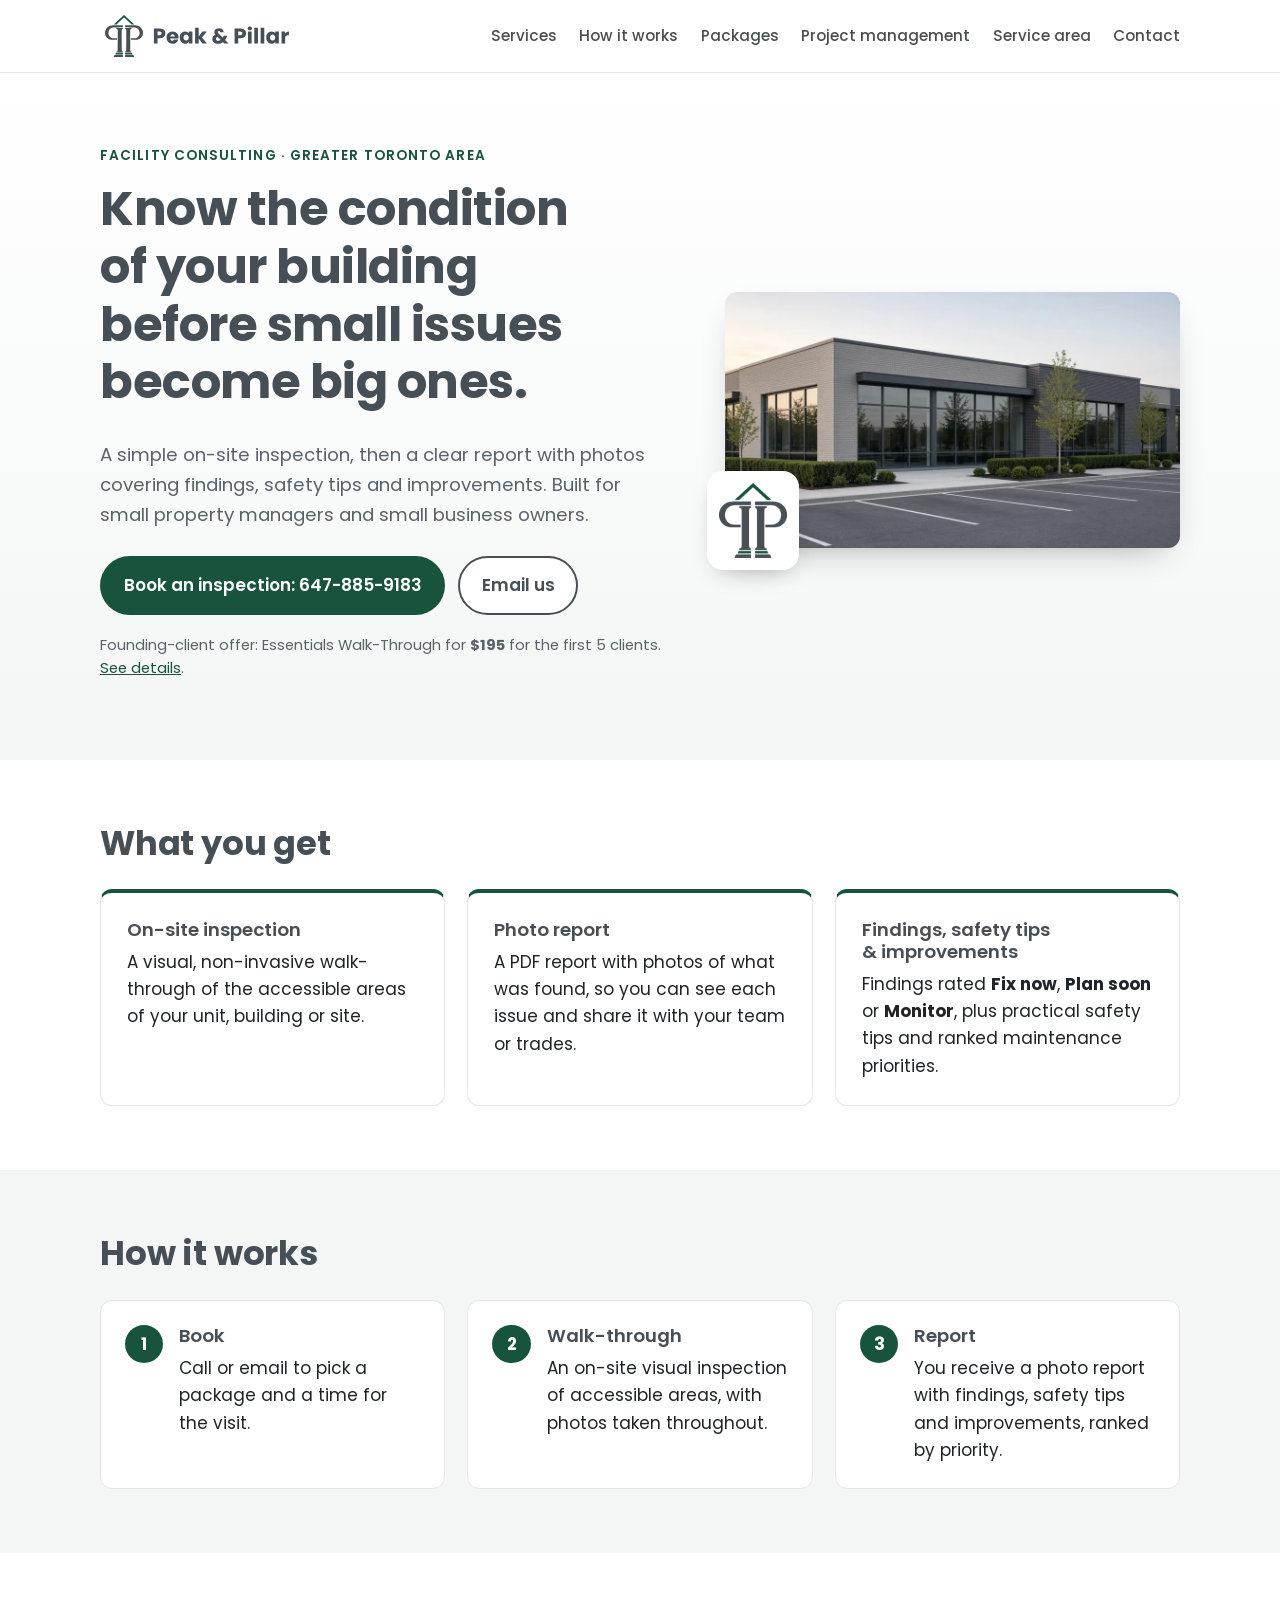
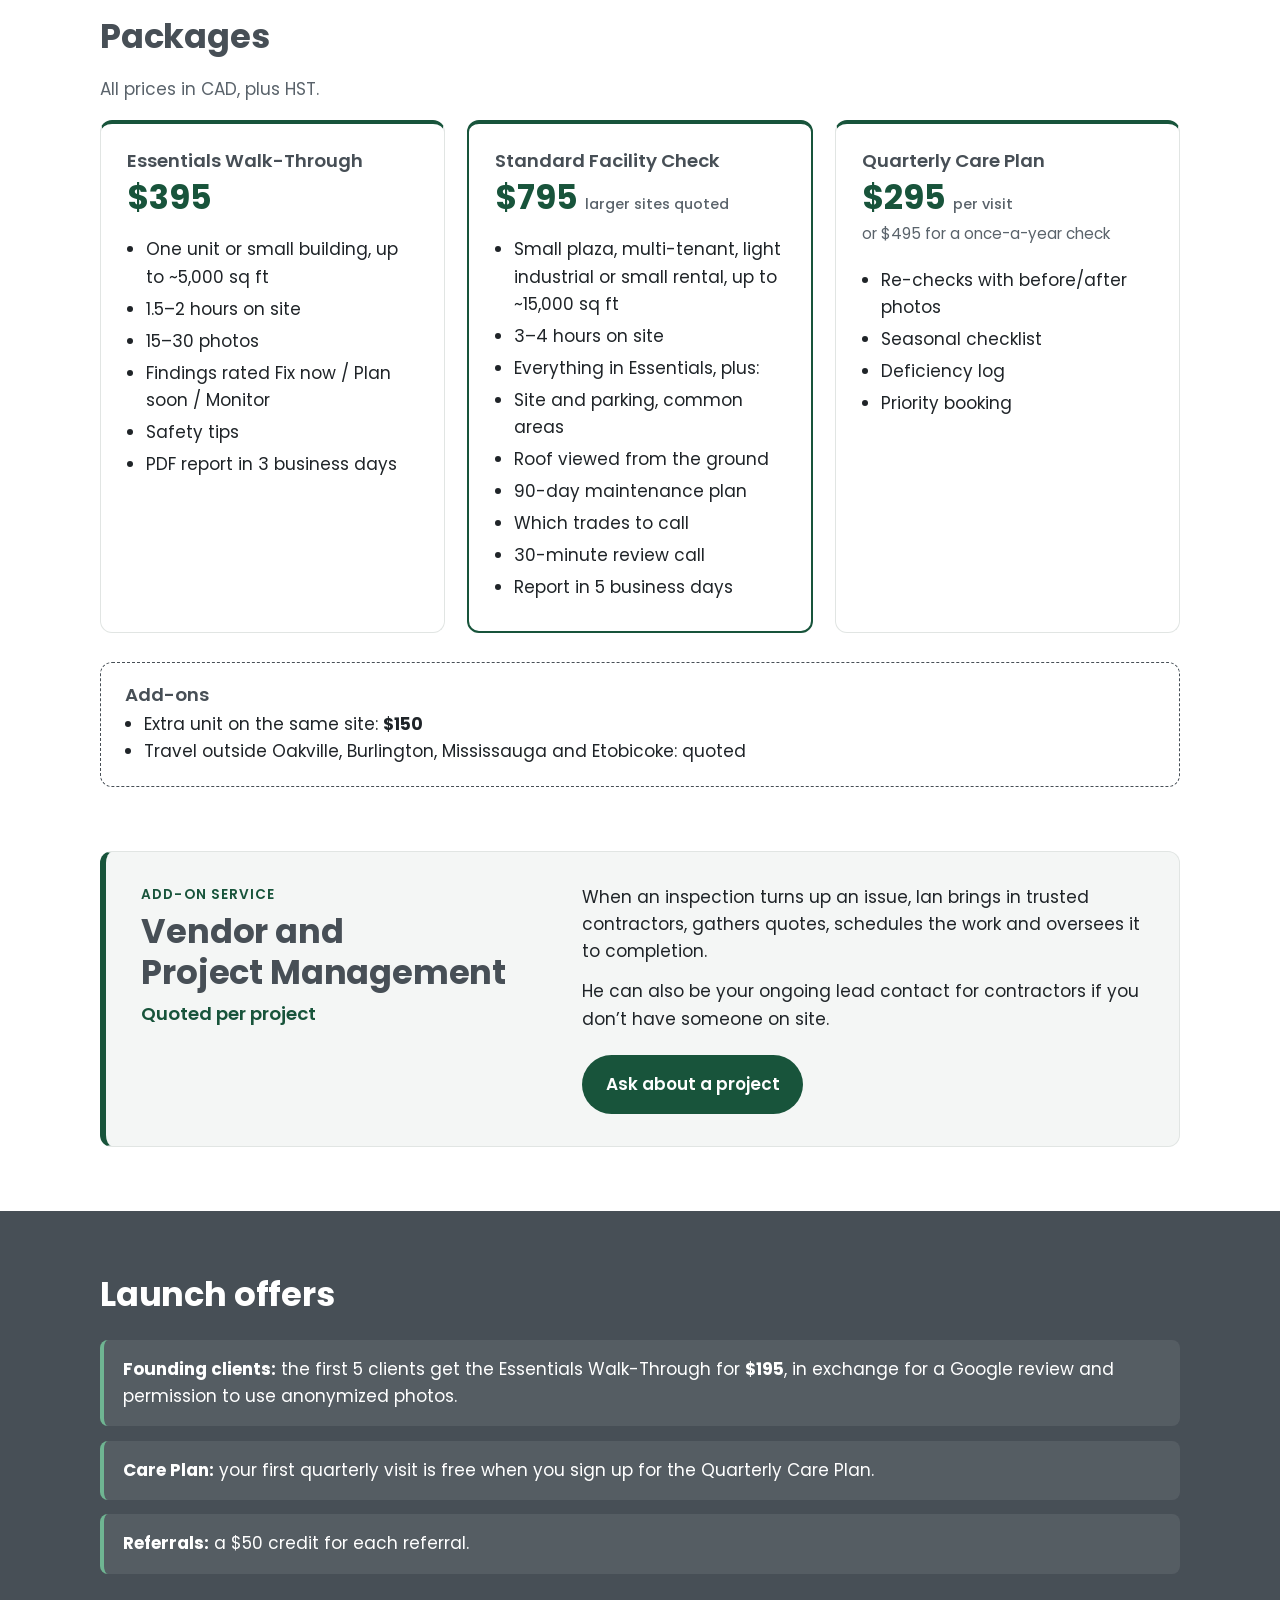
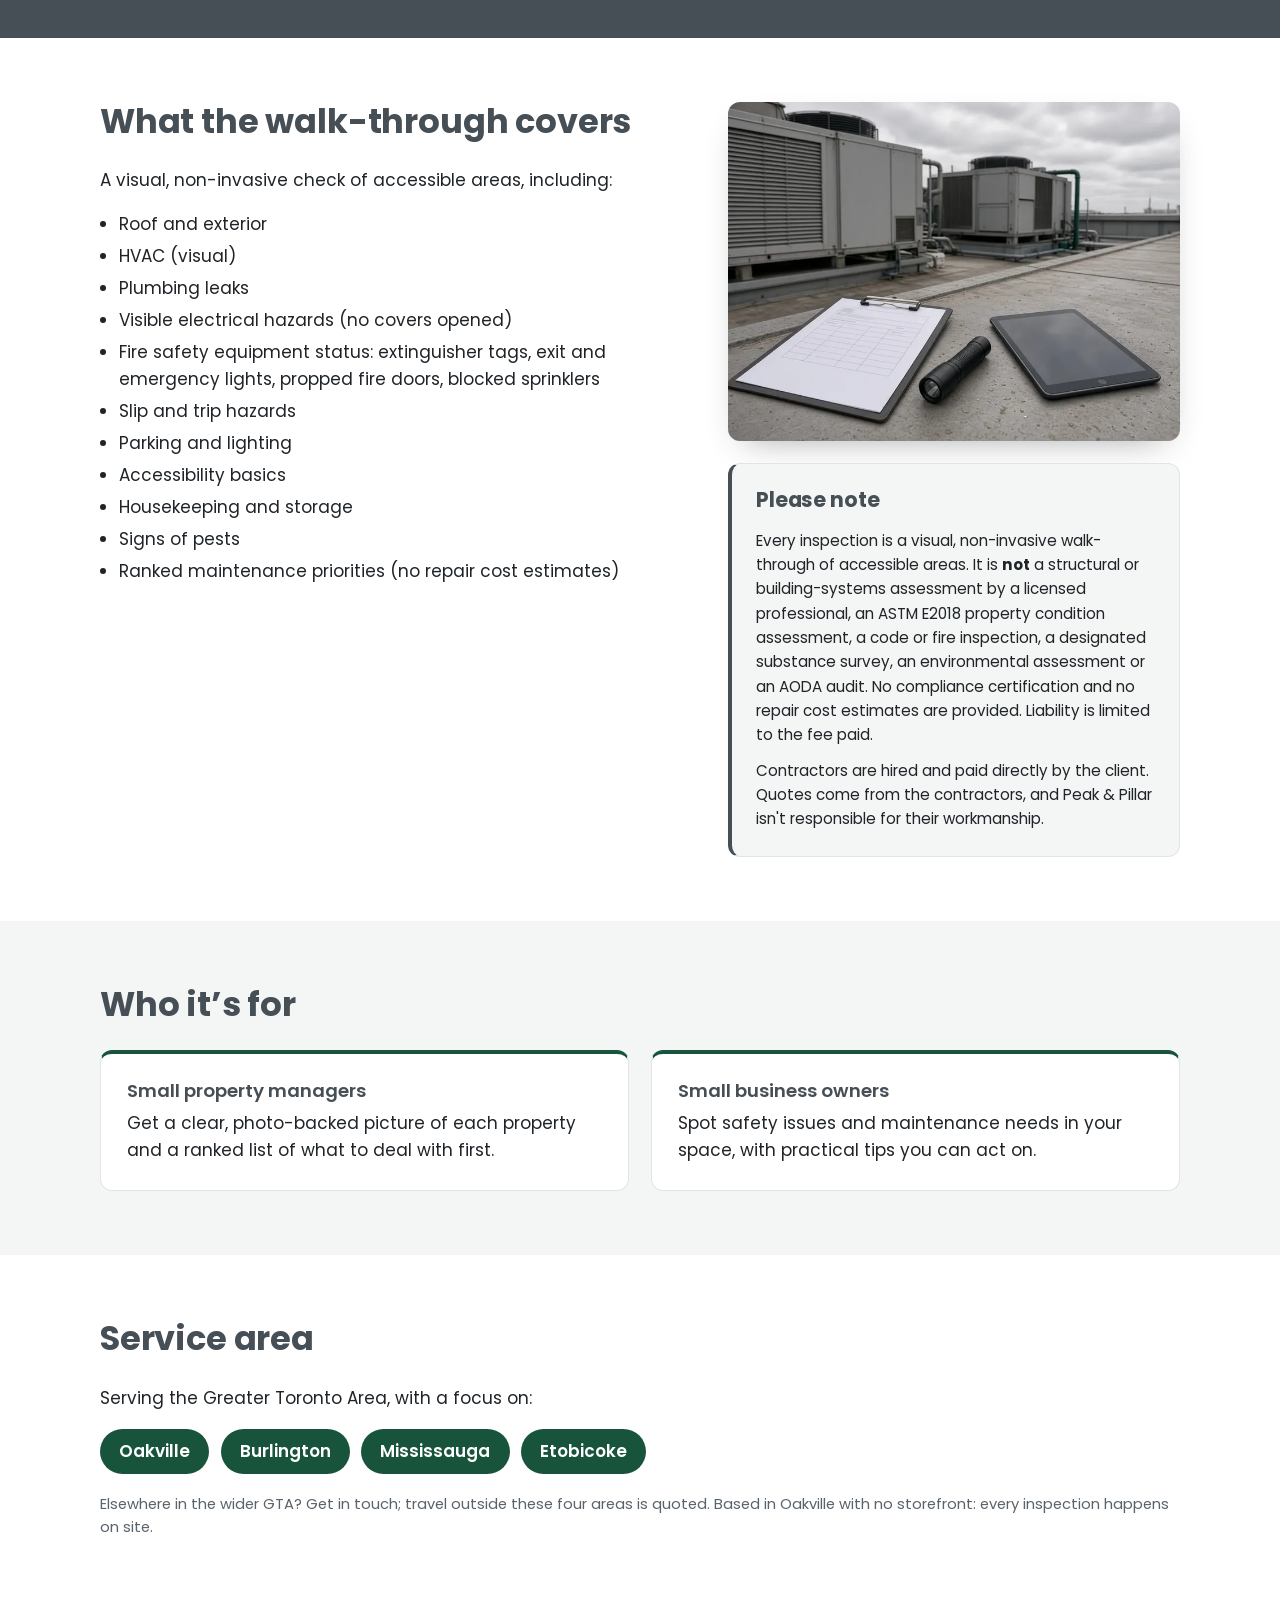
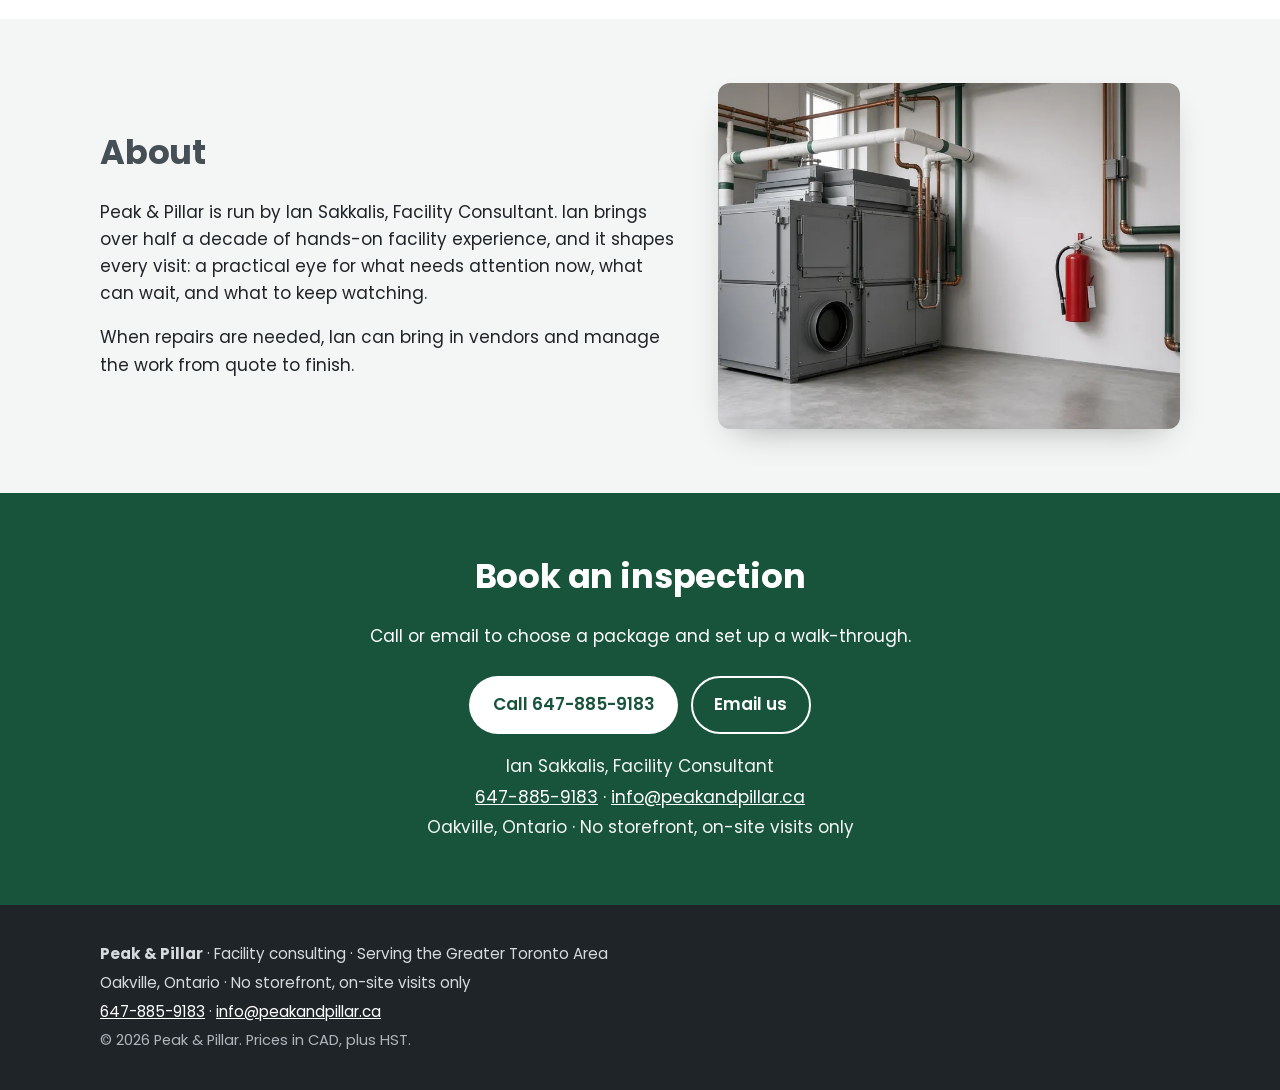
==== index.html @ 571eeba0 "Polish: scroll animations, hover lift, three photos, spacing Co-authored-by: iansakkalis4444-stack <" ====
<!doctype html>
<html lang="en-CA">
<head>
<meta charset="utf-8">
<script>document.documentElement.classList.add("js")</script>
<meta name="viewport" content="width=device-width, initial-scale=1">
<title>Peak &amp; Pillar | Facility Consulting in Oakville, Burlington, Mississauga &amp; Etobicoke</title>
<meta name="description" content="Peak &amp; Pillar offers simple on-site facility inspections with a photo report of findings, safety tips and improvements for small property managers and small business owners across the Greater Toronto Area.">
<meta name="theme-color" content="#18543B">
<link rel="canonical" href="https://peakandpillar.ca/">
<meta property="og:type" content="website">
<meta property="og:site_name" content="Peak &amp; Pillar">
<meta property="og:title" content="Peak &amp; Pillar | Facility Consulting in the GTA">
<meta property="og:description" content="An on-site walk-through, then a photo report covering findings, safety tips and improvements. Serving Oakville, Burlington, Mississauga and Etobicoke.">
<meta property="og:url" content="https://peakandpillar.ca/">
<meta property="og:image" content="https://peakandpillar.ca/assets/og-image.png">
<meta property="og:image:width" content="1200">
<meta property="og:image:height" content="630">
<meta property="og:image:alt" content="Peak &amp; Pillar: Facility Consulting, Greater Toronto Area">
<meta property="og:locale" content="en_CA">
<meta name="twitter:card" content="summary_large_image">
<link rel="icon" href="assets/favicon.ico" sizes="any">
<link rel="icon" href="assets/favicon.svg" type="image/svg+xml">
<link rel="apple-touch-icon" href="assets/apple-touch-icon.png">
<link rel="preconnect" href="https://fonts.googleapis.com">
<link rel="preconnect" href="https://fonts.gstatic.com" crossorigin>
<link href="https://fonts.googleapis.com/css2?family=Poppins:wght@400;500;600;700&amp;display=swap" rel="stylesheet">
<link rel="stylesheet" href="styles.css">
<script type="application/ld+json">
{
  "@context": "https://schema.org",
  "@type": "LocalBusiness",
  "name": "Peak & Pillar",
  "description": "Facility consulting: a simple on-site inspection, then a report with photos covering findings, safety tips and improvements, for small property managers and small business owners.",
  "telephone": "+1-647-885-9183",
  "email": "info@peakandpillar.ca",
  "address": {
    "@type": "PostalAddress",
    "addressLocality": "Oakville",
    "addressRegion": "ON",
    "addressCountry": "CA"
  },
  "founder": {"@type": "Person", "name": "Ian Sakkalis", "jobTitle": "Facility Consultant"},
  "image": "https://peakandpillar.ca/assets/og-image.png",
  "logo": "https://peakandpillar.ca/assets/favicon-512.png",
  "url": "https://peakandpillar.ca/",
  "currenciesAccepted": "CAD",
  "makesOffer": {
    "@type": "Offer",
    "itemOffered": {
      "@type": "Service",
      "name": "Vendor and Project Management",
      "description": "Bringing in contractors, gathering quotes, scheduling the work and overseeing it to completion, or acting as the ongoing lead contact for contractors. Quoted per project."
    }
  },
  "areaServed": [
    {"@type": "City", "name": "Oakville"},
    {"@type": "City", "name": "Burlington"},
    {"@type": "City", "name": "Mississauga"},
    {"@type": "Place", "name": "Etobicoke"},
    {"@type": "Place", "name": "Greater Toronto Area"}
  ]
}
</script>
</head>
<body>
<a class="skip" href="#main">Skip to content</a>

<header class="site-header">
  <div class="wrap header-inner">
    <a class="brand" href="#top" aria-label="Peak &amp; Pillar home">
      <picture>
        <source srcset="assets/logo-horizontal.svg" type="image/svg+xml">
        <img src="assets/logo-horizontal.png" width="228" height="52" alt="Peak &amp; Pillar">
      </picture>
    </a>
    <nav aria-label="Main">
      <ul>
        <li><a href="#services">Services</a></li>
        <li><a href="#how">How it works</a></li>
        <li><a href="#packages">Packages</a></li>
        <li><a href="#vendors">Project management</a></li>
        <li><a href="#area">Service area</a></li>
        <li><a href="#contact">Contact</a></li>
      </ul>
    </nav>
  </div>
</header>

<main id="main">
  <section class="hero" id="top">
    <div class="wrap hero-inner">
      <div class="hero-text">
        <p class="eyebrow">Facility Consulting &middot; Greater Toronto Area</p>
        <h1>Know the condition of your building before small issues become big ones.</h1>
        <p class="lead">A simple on-site inspection, then a clear report with photos covering findings, safety tips and improvements. Built for small property managers and small business owners.</p>
        <div class="cta-row">
          <a class="btn btn-primary" href="tel:+16478859183">Book an inspection: 647-885-9183</a>
          <a class="btn btn-secondary" href="mailto:info@peakandpillar.ca?subject=Inspection%20request" aria-label="Email info@peakandpillar.ca">Email us</a>
        </div>
        <p class="small">Founding-client offer: Essentials Walk-Through for <strong>$195</strong> for the first 5 clients. <a href="#offer">See details</a>.</p>
      </div>
      <figure class="hero-media">
        <img class="photo" src="assets/photo-plaza.webp" width="960" height="540" fetchpriority="high" decoding="async" alt="Single-storey commercial plaza with large windows, landscaped walkway and an empty parking lot at dusk">
        <picture class="hero-badge">
          <source srcset="assets/mark-400.webp" type="image/webp">
          <img src="assets/mark-400.png" width="361" height="400" decoding="async" alt="Peak &amp; Pillar logo: a pillar beneath a peaked roof">
        </picture>
      </figure>
    </div>
  </section>

  <section id="services" class="section reveal">
    <div class="wrap">
      <h2>What you get</h2>
      <div class="grid-3">
        <article class="card">
          <h3>On-site inspection</h3>
          <p>A visual, non-invasive walk-through of the accessible areas of your unit, building or site.</p>
        </article>
        <article class="card">
          <h3>Photo report</h3>
          <p>A PDF report with photos of what was found, so you can see each issue and share it with your team or trades.</p>
        </article>
        <article class="card">
          <h3>Findings, safety tips &amp; improvements</h3>
          <p>Findings rated <strong>Fix now</strong>, <strong>Plan soon</strong> or <strong>Monitor</strong>, plus practical safety tips and ranked maintenance priorities.</p>
        </article>
      </div>
    </div>
  </section>

  <section id="how" class="section reveal alt">
    <div class="wrap">
      <h2>How it works</h2>
      <ol class="steps">
        <li><span class="num" aria-hidden="true">1</span><div><h3>Book</h3><p>Call or email to pick a package and a time for the visit.</p></div></li>
        <li><span class="num" aria-hidden="true">2</span><div><h3>Walk-through</h3><p>An on-site visual inspection of accessible areas, with photos taken throughout.</p></div></li>
        <li><span class="num" aria-hidden="true">3</span><div><h3>Report</h3><p>You receive a photo report with findings, safety tips and improvements, ranked by priority.</p></div></li>
      </ol>
    </div>
  </section>

  <section id="packages" class="section reveal">
    <div class="wrap">
      <h2>Packages</h2>
      <p class="section-intro">All prices in CAD, plus HST.</p>
      <div class="grid-3 packages">
        <article class="card pkg">
          <h3>Essentials Walk-Through</h3>
          <p class="price">$395</p>
          <ul>
            <li>One unit or small building, up to ~5,000 sq ft</li>
            <li>1.5&ndash;2 hours on site</li>
            <li>15&ndash;30 photos</li>
            <li>Findings rated Fix now / Plan soon / Monitor</li>
            <li>Safety tips</li>
            <li>PDF report in 3 business days</li>
          </ul>
        </article>
        <article class="card pkg featured">
          <h3>Standard Facility Check</h3>
          <p class="price">$795 <span>larger sites quoted</span></p>
          <ul>
            <li>Small plaza, multi-tenant, light industrial or small rental, up to ~15,000 sq ft</li>
            <li>3&ndash;4 hours on site</li>
            <li>Everything in Essentials, plus:</li>
            <li>Site and parking, common areas</li>
            <li>Roof viewed from the ground</li>
            <li>90-day maintenance plan</li>
            <li>Which trades to call</li>
            <li>30-minute review call</li>
            <li>Report in 5 business days</li>
          </ul>
        </article>
        <article class="card pkg">
          <h3>Quarterly Care Plan</h3>
          <p class="price">$295 <span>per visit</span></p>
          <p class="price-alt">or $495 for a once-a-year check</p>
          <ul>
            <li>Re-checks with before/after photos</li>
            <li>Seasonal checklist</li>
            <li>Deficiency log</li>
            <li>Priority booking</li>
          </ul>
        </article>
      </div>
      <div class="addons">
        <h3>Add-ons</h3>
        <ul>
          <li>Extra unit on the same site: <strong>$150</strong></li>
          <li>Travel outside Oakville, Burlington, Mississauga and Etobicoke: quoted</li>
        </ul>
      </div>
    </div>
  </section>

  <section id="vendors" class="section reveal vendors" aria-labelledby="vendors-h">
    <div class="wrap">
      <div class="vendor-card">
        <div class="vendor-head">
          <p class="eyebrow">Add-on service</p>
          <h2 id="vendors-h">Vendor and Project Management</h2>
          <p class="price-line">Quoted per project</p>
        </div>
        <div class="vendor-body">
          <p>When an inspection turns up an issue, Ian brings in trusted contractors, gathers quotes, schedules the work and oversees it to completion.</p>
          <p>He can also be your ongoing lead contact for contractors if you don&rsquo;t have someone on site.</p>
          <a class="btn btn-primary" href="#contact">Ask about a project</a>
        </div>
      </div>
    </div>
  </section>

  <section id="offer" class="section reveal offer">
    <div class="wrap">
      <h2>Launch offers</h2>
      <ul class="offer-list">
        <li><strong>Founding clients:</strong> the first 5 clients get the Essentials Walk-Through for <strong>$195</strong>, in exchange for a Google review and permission to use anonymized photos.</li>
        <li><strong>Care Plan:</strong> your first quarterly visit is free when you sign up for the Quarterly Care Plan.</li>
        <li><strong>Referrals:</strong> a $50 credit for each referral.</li>
      </ul>
    </div>
  </section>

  <section id="scope" class="section reveal">
    <div class="wrap two-col">
      <div>
        <h2>What the walk-through covers</h2>
        <p>A visual, non-invasive check of accessible areas, including:</p>
        <ul class="checks">
          <li>Roof and exterior</li>
          <li>HVAC (visual)</li>
          <li>Plumbing leaks</li>
          <li>Visible electrical hazards (no covers opened)</li>
          <li>Fire safety equipment status: extinguisher tags, exit and emergency lights, propped fire doors, blocked sprinklers</li>
          <li>Slip and trip hazards</li>
          <li>Parking and lighting</li>
          <li>Accessibility basics</li>
          <li>Housekeeping and storage</li>
          <li>Signs of pests</li>
          <li>Ranked maintenance priorities (no repair cost estimates)</li>
        </ul>
      </div>
      <div class="scope-side">
      <figure class="photo-frame">
        <img class="photo" src="assets/photo-rooftop.webp" width="800" height="600" loading="lazy" decoding="async" alt="Inspection clipboard, flashlight and tablet on a flat commercial roof beside rooftop HVAC units">
      </figure>
      <aside class="disclaimer" aria-labelledby="disc-h">
        <h2 id="disc-h">Please note</h2>
        <p>Every inspection is a visual, non-invasive walk-through of accessible areas. It is <strong>not</strong> a structural or building-systems assessment by a licensed professional, an ASTM E2018 property condition assessment, a code or fire inspection, a designated substance survey, an environmental assessment or an AODA audit. No compliance certification and no repair cost estimates are provided. Liability is limited to the fee paid.</p>
        <p>Contractors are hired and paid directly by the client. Quotes come from the contractors, and Peak &amp; Pillar isn't responsible for their workmanship.</p>
      </aside>
      </div>
    </div>
  </section>

  <section id="who" class="section reveal alt">
    <div class="wrap">
      <h2>Who it&rsquo;s for</h2>
      <div class="grid-2">
        <article class="card">
          <h3>Small property managers</h3>
          <p>Get a clear, photo-backed picture of each property and a ranked list of what to deal with first.</p>
        </article>
        <article class="card">
          <h3>Small business owners</h3>
          <p>Spot safety issues and maintenance needs in your space, with practical tips you can act on.</p>
        </article>
      </div>
    </div>
  </section>

  <section id="area" class="section reveal">
    <div class="wrap">
      <h2>Service area</h2>
      <p>Serving the Greater Toronto Area, with a focus on:</p>
      <ul class="pills">
        <li>Oakville</li>
        <li>Burlington</li>
        <li>Mississauga</li>
        <li>Etobicoke</li>
      </ul>
      <p class="small">Elsewhere in the wider GTA? Get in touch; travel outside these four areas is quoted. Based in Oakville with no storefront: every inspection happens on site.</p>
    </div>
  </section>

  <section id="about" class="section reveal alt">
    <div class="wrap about-grid">
      <div>
      <h2>About</h2>
      <p>Peak &amp; Pillar is run by Ian Sakkalis, Facility Consultant. Ian brings over half a decade of hands-on facility experience, and it shapes every visit: a practical eye for what needs attention now, what can wait, and what to keep watching.</p>
      <p>When repairs are needed, Ian can bring in vendors and manage the work from quote to finish.</p>
      </div>
      <figure class="photo-frame">
        <img class="photo" src="assets/photo-mechanical.webp" width="800" height="600" loading="lazy" decoding="async" alt="Tidy mechanical room with an air handling unit, insulated piping and a wall-mounted fire extinguisher">
      </figure>
    </div>
  </section>

  <section id="contact" class="section reveal contact">
    <div class="wrap narrow center">
      <h2>Book an inspection</h2>
      <p>Call or email to choose a package and set up a walk-through.</p>
      <div class="cta-row center">
        <a class="btn btn-light" href="tel:+16478859183">Call 647-885-9183</a>
        <a class="btn btn-outline-light" href="mailto:info@peakandpillar.ca?subject=Inspection%20request" aria-label="Email info@peakandpillar.ca">Email us</a>
      </div>
      <p class="contact-name">Ian Sakkalis, Facility Consultant</p>
      <p class="contact-lines"><a href="tel:+16478859183">647-885-9183</a> &middot; <a href="mailto:info@peakandpillar.ca">info@peakandpillar.ca</a></p>
      <address class="contact-address">Oakville, Ontario &middot; No storefront, on-site visits only</address>
    </div>
  </section>
</main>

<footer class="site-footer">
  <div class="wrap footer-inner">
    <p><strong>Peak &amp; Pillar</strong> &middot; Facility consulting &middot; Serving the Greater Toronto Area</p>
    <address>Oakville, Ontario &middot; No storefront, on-site visits only</address>
    <p><a href="tel:+16478859183">647-885-9183</a> &middot; <a href="mailto:info@peakandpillar.ca">info@peakandpillar.ca</a></p>
    <p class="small">&copy; 2026 Peak &amp; Pillar. Prices in CAD, plus HST.</p>
  </div>
</footer>
<script>(function(){var e=document.querySelectorAll(".reveal");if(!("IntersectionObserver"in window)){e.forEach(function(n){n.classList.add("in")});return}var o=new IntersectionObserver(function(t){t.forEach(function(x){if(x.isIntersecting){x.target.classList.add("in");o.unobserve(x.target)}})},{rootMargin:"0px 0px -8% 0px",threshold:.08});e.forEach(function(n){o.observe(n)})})()</script>
</body>
</html>
---- styles.css ----
:root{
  --green:#18543B;      /* brand dark green */
  --green-dark:#113D2B; /* hover only */
  --charcoal:#474F56;   /* brand charcoal */
  --ink:#1F2428;
  --muted:#5A636B;
  --bg:#FFFFFF;
  --bg-alt:#F4F6F5;
  --line:#E1E5E3;
  --radius:12px;
}
*,*::before,*::after{box-sizing:border-box}
html{scroll-behavior:smooth;scroll-padding-top:84px}
@media (prefers-reduced-motion:reduce){html{scroll-behavior:auto}}
body{margin:0;font-family:"Poppins",system-ui,-apple-system,"Segoe UI",Roboto,Arial,sans-serif;color:var(--ink);background:var(--bg);line-height:1.6;font-size:1.0625rem}
img{max-width:100%;height:auto;display:block}
a{color:var(--green)}
a:focus-visible,.btn:focus-visible{outline:3px solid var(--green);outline-offset:3px;border-radius:6px}
h1,h2,h3{color:var(--charcoal);line-height:1.2;margin:0 0 .6em;text-wrap:balance}
h1{font-size:clamp(2rem,4.2vw,3rem);font-weight:700;letter-spacing:-.01em}
h2{font-size:clamp(1.6rem,3vw,2.1rem);font-weight:700;letter-spacing:-.005em;margin-bottom:.75em}
h3{font-size:1.15rem;font-weight:600;margin-bottom:.45em}
p{margin:0 0 1em}
address{font-style:normal}
.wrap{max-width:1120px;margin:0 auto;padding:0 1.25rem}
.narrow{max-width:760px}
.center{text-align:center;justify-content:center}
.small{font-size:.92rem;color:var(--muted)}
.skip{position:absolute;left:-999px;top:0;background:var(--green);color:#fff;padding:.6rem 1rem;z-index:10}
.skip:focus{left:1rem;top:1rem}

/* header */
.site-header{position:sticky;top:0;z-index:5;background:rgba(255,255,255,.96);border-bottom:1px solid var(--line)}
.header-inner{display:flex;align-items:center;justify-content:space-between;gap:1rem;min-height:72px}
.brand{display:flex;align-items:center;gap:.6rem;text-decoration:none;color:var(--charcoal);font-weight:700;font-size:1.2rem}
.brand img{height:52px;width:auto}
nav ul{display:flex;gap:1.4rem;list-style:none;margin:0;padding:0}
nav a{color:var(--charcoal);text-decoration:none;font-weight:500;font-size:.95rem}
nav a:hover{color:var(--green)}

/* hero */
.hero{padding:4.5rem 0 4rem;background:linear-gradient(180deg,#fff 0%,var(--bg-alt) 100%)}
.hero-inner{display:grid;grid-template-columns:1.25fr 1fr;gap:3.5rem;align-items:center}
.eyebrow{color:var(--green);font-weight:600;text-transform:uppercase;letter-spacing:.08em;font-size:.85rem}
.lead{font-size:1.15rem;color:var(--muted);max-width:36em;line-height:1.65}
.hero-media{position:relative;margin:0}
.photo{width:100%;height:auto;border-radius:var(--radius);box-shadow:0 14px 34px -18px rgba(31,36,40,.45);background:var(--bg-alt)}
.hero-media .photo{aspect-ratio:16/9;object-fit:cover}
.hero-badge img{position:absolute;left:-18px;bottom:-22px;width:92px;height:auto;padding:12px;background:#fff;border-radius:16px;box-shadow:0 10px 24px -12px rgba(31,36,40,.4)}
.photo-frame{margin:0}
.photo-frame .photo{aspect-ratio:4/3;object-fit:cover}
.cta-row{display:flex;flex-wrap:wrap;gap:.8rem;margin:1.6rem 0 1.2rem}
.btn{display:inline-block;padding:.85rem 1.35rem;border-radius:999px;font-weight:600;text-decoration:none;border:2px solid transparent;transition:background .15s,color .15s,transform .2s ease,box-shadow .2s ease}
.btn:hover{transform:translateY(-2px);box-shadow:0 8px 18px -10px rgba(31,36,40,.5)}
.btn:active{transform:none}
.btn-primary{background:var(--green);color:#fff}
.btn-primary:hover{background:var(--green-dark)}
.btn-secondary{border-color:var(--charcoal);color:var(--charcoal);background:#fff}
.btn-secondary:hover{background:var(--charcoal);color:#fff}
.btn-light{background:#fff;color:var(--green)}
.btn-light:hover{background:var(--bg-alt)}
.btn-outline-light{border-color:#fff;color:#fff}
.btn-outline-light:hover{background:rgba(255,255,255,.12)}

/* sections */
.section{padding:4rem 0}
.section.alt{background:var(--bg-alt)}
.section-intro{color:var(--muted);margin-top:-.4rem}
.grid-3{display:grid;grid-template-columns:repeat(3,1fr);gap:1.4rem}
.grid-2{display:grid;grid-template-columns:repeat(2,1fr);gap:1.4rem}
.card{background:#fff;border:1px solid var(--line);border-radius:var(--radius);padding:1.6rem;border-top:4px solid var(--green);transition:transform .25s ease,box-shadow .25s ease}
.card:hover,.steps li:hover{transform:translateY(-4px);box-shadow:0 16px 32px -20px rgba(31,36,40,.45)}
.card p:last-child{margin-bottom:0}

.steps{list-style:none;padding:0;margin:0;display:grid;grid-template-columns:repeat(3,1fr);gap:1.4rem}
.steps li{display:flex;gap:1rem;align-items:flex-start;background:#fff;border:1px solid var(--line);border-radius:var(--radius);padding:1.5rem;transition:transform .25s ease,box-shadow .25s ease}
.num{flex:none;width:2.4rem;height:2.4rem;border-radius:50%;background:var(--green);color:#fff;display:grid;place-items:center;font-weight:700}
.steps p{margin:0}

/* packages */
.packages{align-items:stretch}
.pkg{display:flex;flex-direction:column}
.pkg.featured{border:2px solid var(--green);border-top-width:4px}
.price{font-size:2.1rem;font-weight:700;color:var(--green);margin:0 0 .3rem;line-height:1.1}
.price span{font-size:.9rem;font-weight:500;color:var(--muted)}
.price-alt{font-size:.95rem;color:var(--muted);margin:0 0 .4rem}
.pkg ul,.addons ul,.checks{padding-left:1.2rem;margin:.6rem 0 0}
.pkg li,.checks li{margin:.3rem 0}
.addons{margin-top:1.8rem;padding:1.3rem 1.5rem;border:1px dashed var(--charcoal);border-radius:var(--radius)}
.addons h3{margin-bottom:.3rem}
.addons ul{margin-top:0}

.vendors{padding-top:0}
.vendor-card{display:grid;grid-template-columns:1fr 1.4fr;gap:2.5rem;align-items:start;background:var(--bg-alt);border:1px solid var(--line);border-left:6px solid var(--green);border-radius:var(--radius);padding:2rem 2.2rem}
.vendor-head h2{margin-bottom:.4rem}
.vendor-head .eyebrow{margin-bottom:.4rem}
.price-line{font-size:1.15rem;font-weight:600;color:var(--green);margin:0}
.vendor-body p{margin-bottom:.8rem}
.vendor-body .btn{margin-top:.6rem}
.offer{background:var(--charcoal);color:#fff}
.offer h2{color:#fff}
.offer-list{list-style:none;padding:0;margin:0;display:grid;gap:.9rem}
.offer-list li{background:rgba(255,255,255,.08);border-left:4px solid #6FB592;padding:1rem 1.2rem;border-radius:8px}

.two-col{display:grid;grid-template-columns:1.3fr 1fr;gap:2.5rem;align-items:start}
.scope-side{display:grid;gap:1.4rem}
.disclaimer{background:var(--bg-alt);border:1px solid var(--line);border-left:4px solid var(--charcoal);border-radius:var(--radius);padding:1.5rem}
.disclaimer h2{font-size:1.3rem}
.disclaimer p{font-size:.95rem;margin:0}
.disclaimer p+p{margin-top:.75em}

.pills{list-style:none;padding:0;margin:0 0 1.2rem;display:flex;flex-wrap:wrap;gap:.7rem}
.pills li{background:var(--green);color:#fff;padding:.55rem 1.2rem;border-radius:999px;font-weight:600}

.about-grid{display:grid;grid-template-columns:1.25fr 1fr;gap:2.5rem;align-items:center}
.about-grid p:last-child{margin-bottom:0}
.contact{background:var(--green);color:#fff}
.contact h2{color:#fff}
.contact-name{margin:1rem 0 .2rem;opacity:.95}
.contact-lines{margin:0 0 .2rem}
.contact-lines a{color:#fff;overflow-wrap:anywhere}
.contact-address{opacity:.95}

.site-footer{background:var(--ink);color:#D5DADD;padding:2rem 0;font-size:.95rem}
.site-footer a{color:#fff}
.site-footer p,.site-footer address{margin:.3rem 0}
.site-footer .small{color:#AEB6BC}

/* scroll reveal: only hides content once JS has added .js to <html> */
.js .reveal>.wrap{opacity:0;transform:translateY(22px);transition:opacity .6s ease,transform .6s ease}
.js .reveal.in>.wrap{opacity:1;transform:none}
@media (prefers-reduced-motion:reduce){
  *,*::before,*::after{transition:none!important;animation:none!important}
  .js .reveal>.wrap{opacity:1;transform:none}
  .card:hover,.steps li:hover,.btn:hover{transform:none}
}

@media (max-width:900px){
  .hero-inner,.two-col,.about-grid{grid-template-columns:1fr}
  .hero-inner{gap:2.5rem}
  .hero-badge img{width:72px;padding:9px;left:12px;bottom:-18px}
  .grid-3,.steps,.vendor-card{grid-template-columns:1fr}
  .vendor-card{gap:1rem;padding:1.5rem}
  nav{display:none}
}
@media (max-width:600px){
  .grid-2{grid-template-columns:1fr}
  .section{padding:3rem 0}
  .btn{width:100%;text-align:center}
  .hero{padding:2.25rem 0 3.25rem}
  h1{font-size:1.85rem}
  .lead{font-size:1.05rem}
  .card,.steps li{padding:1.3rem}
  .vendor-card{padding:1.3rem;border-left-width:5px}
  .addons{padding:1.1rem 1.2rem}
}
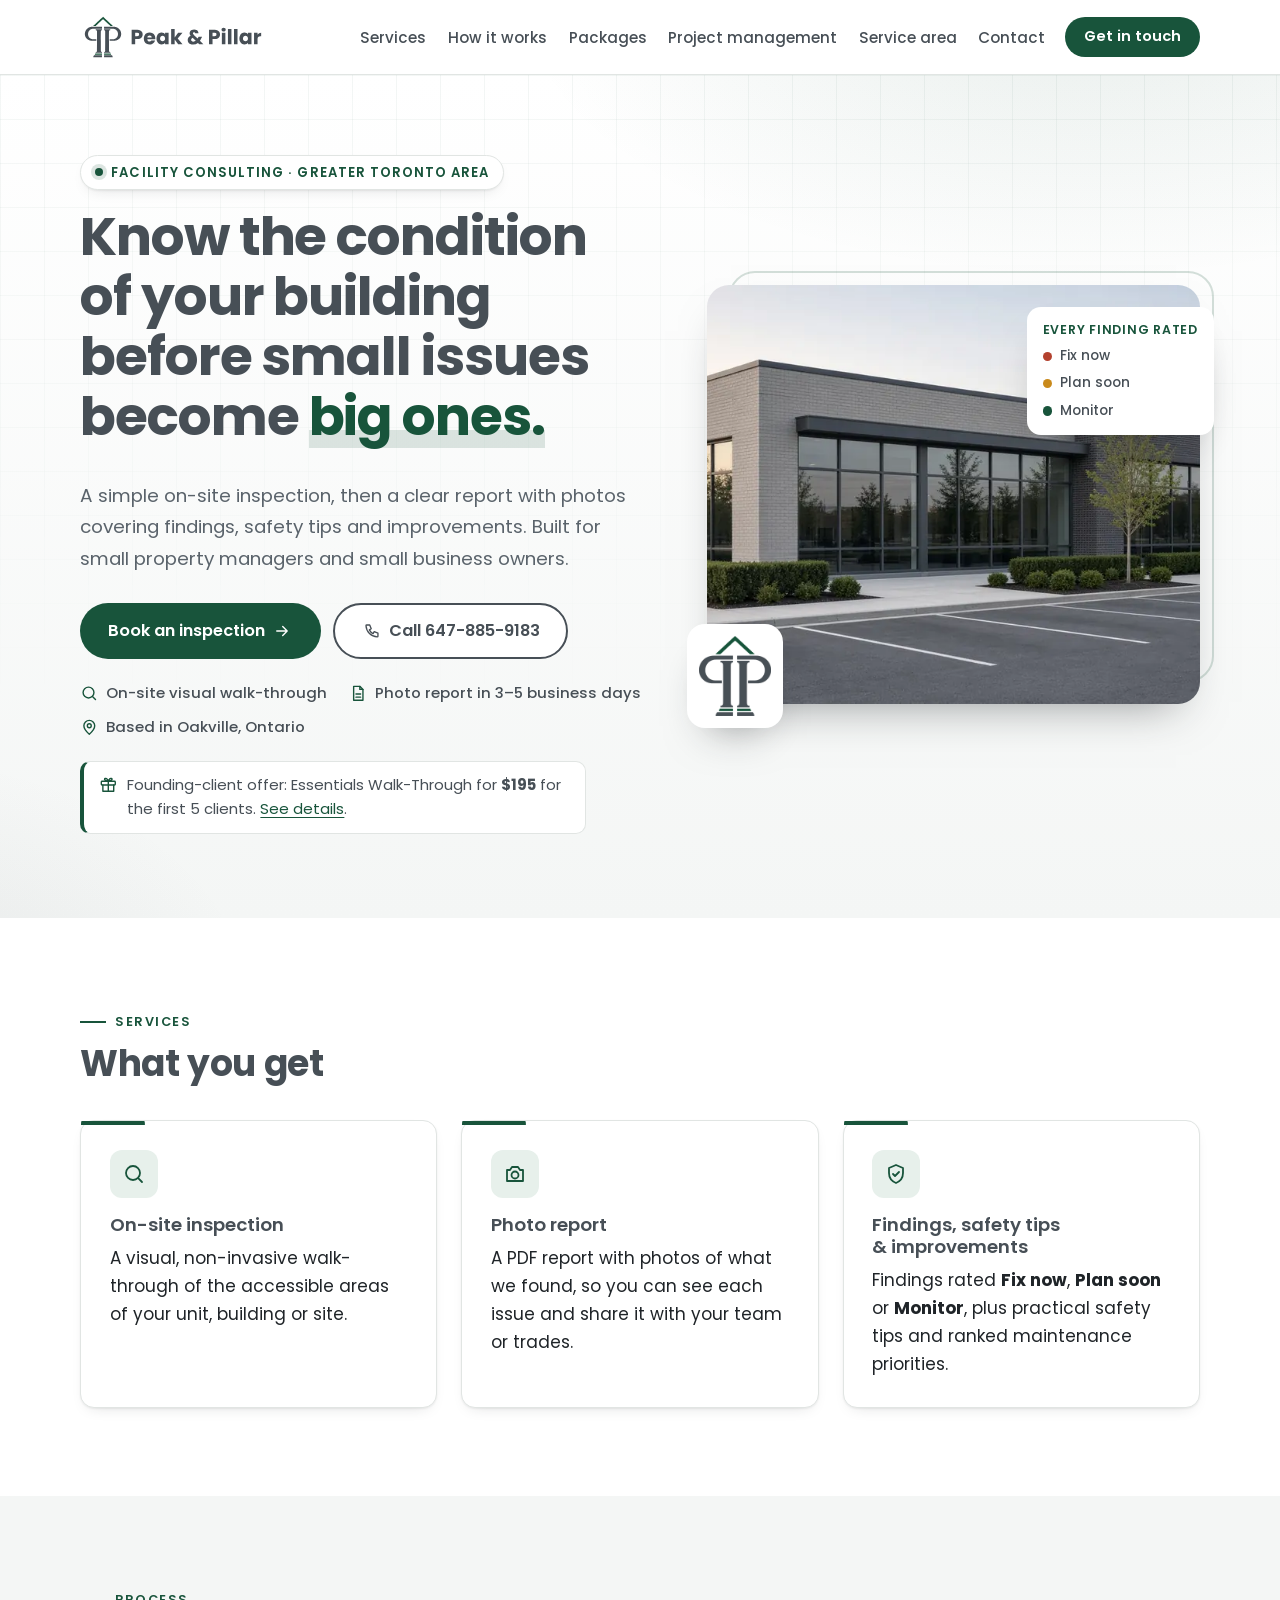
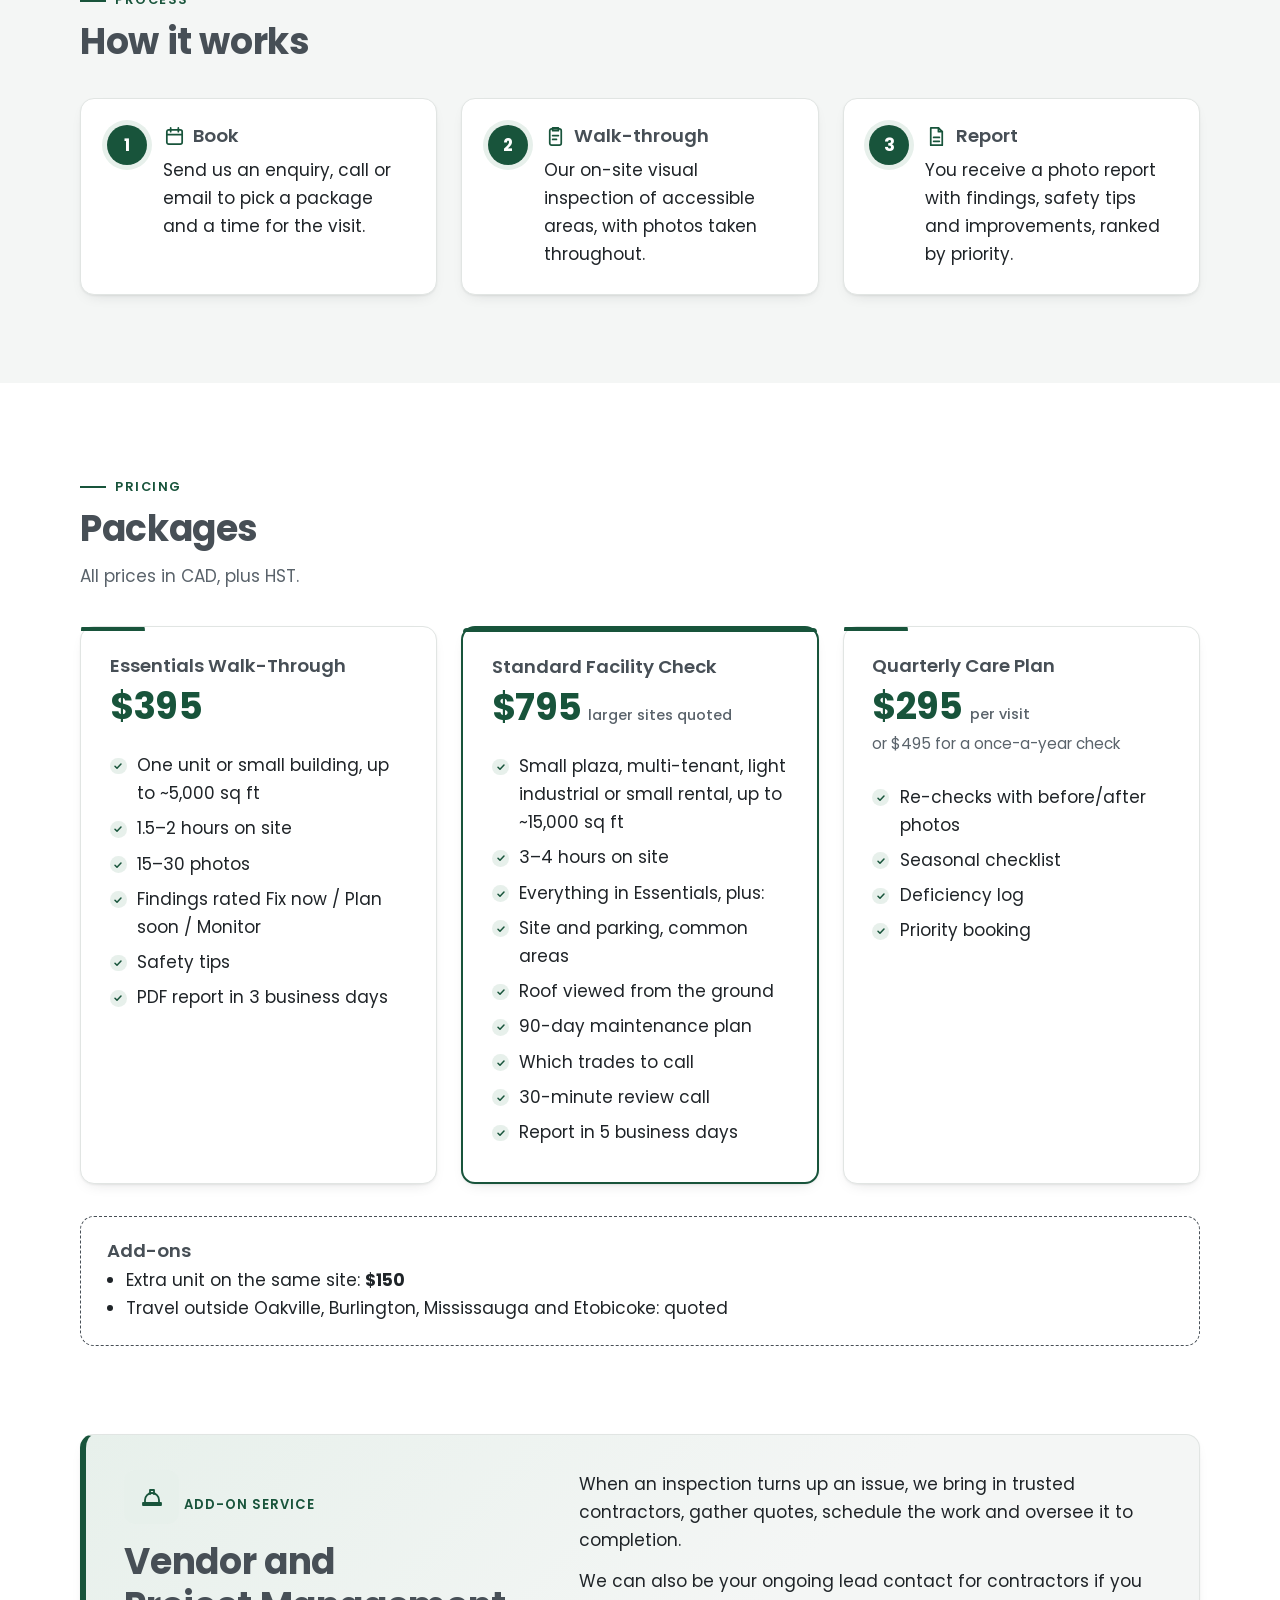
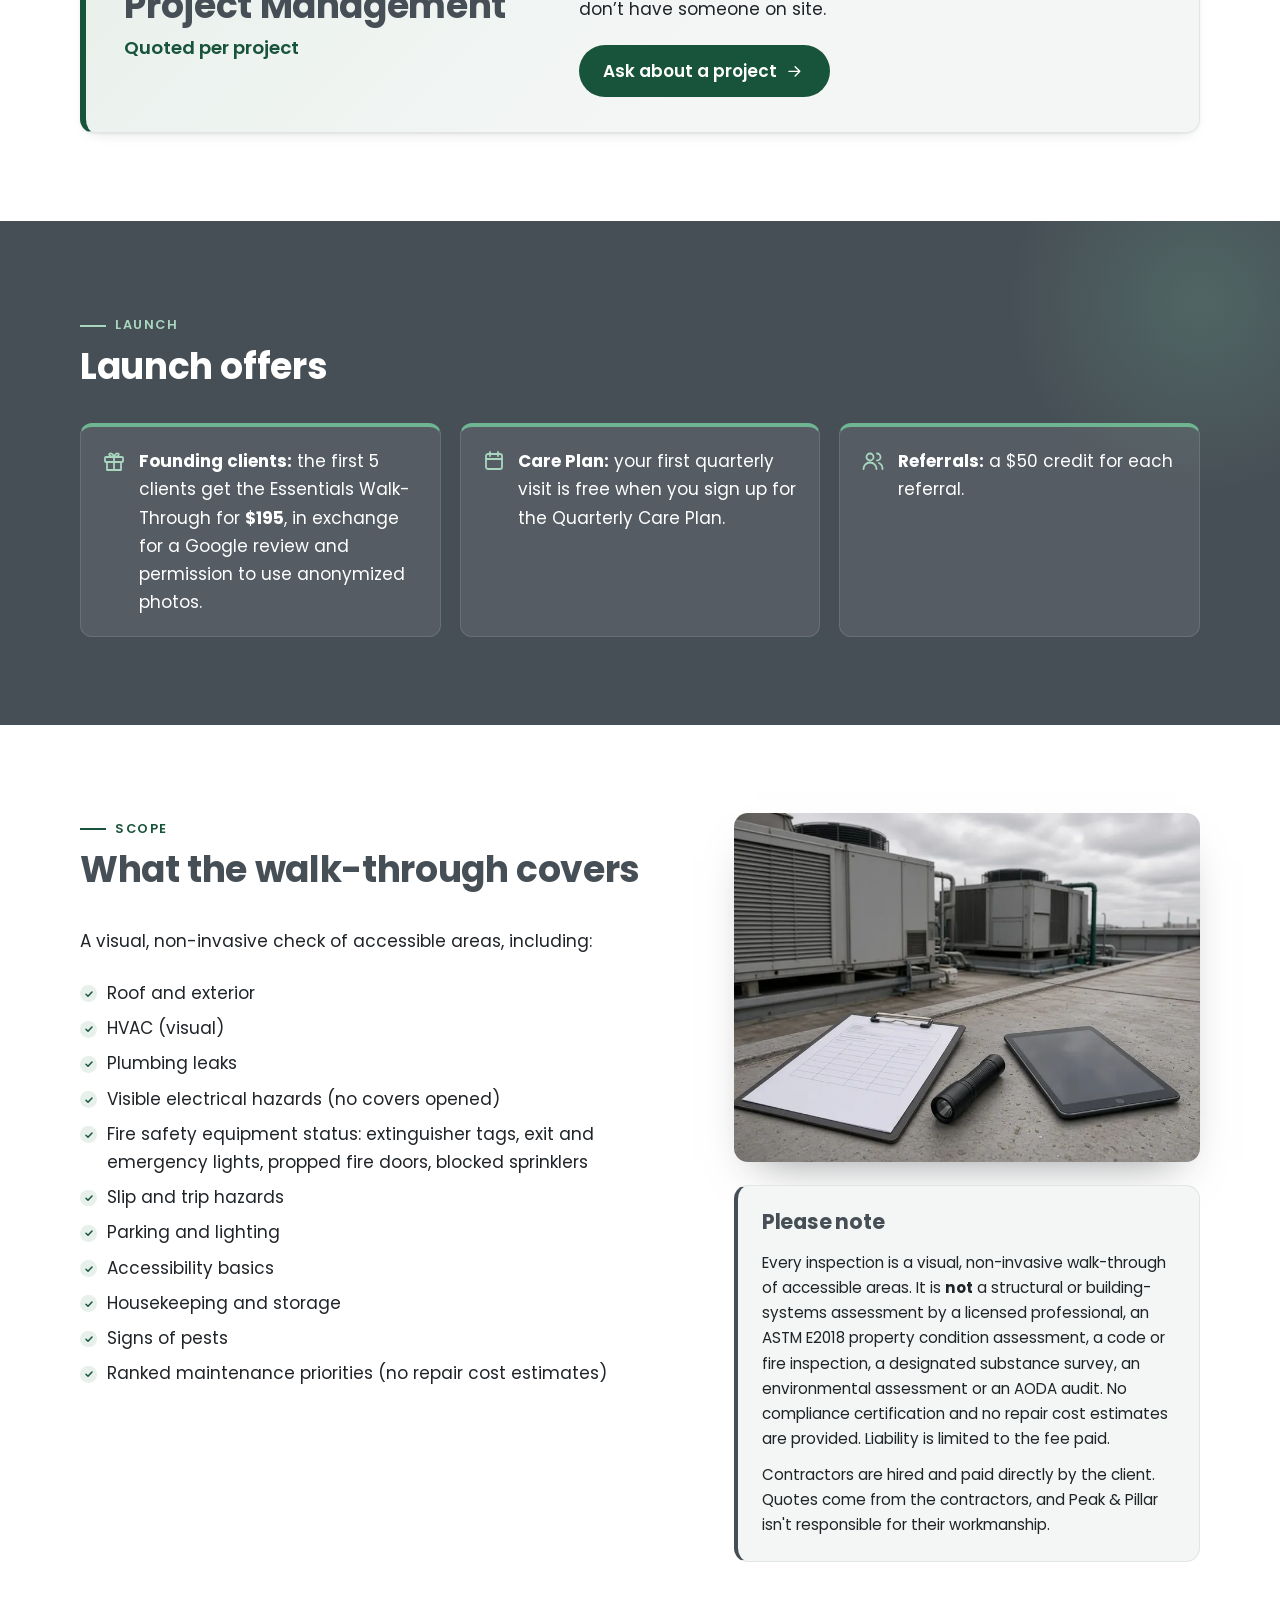
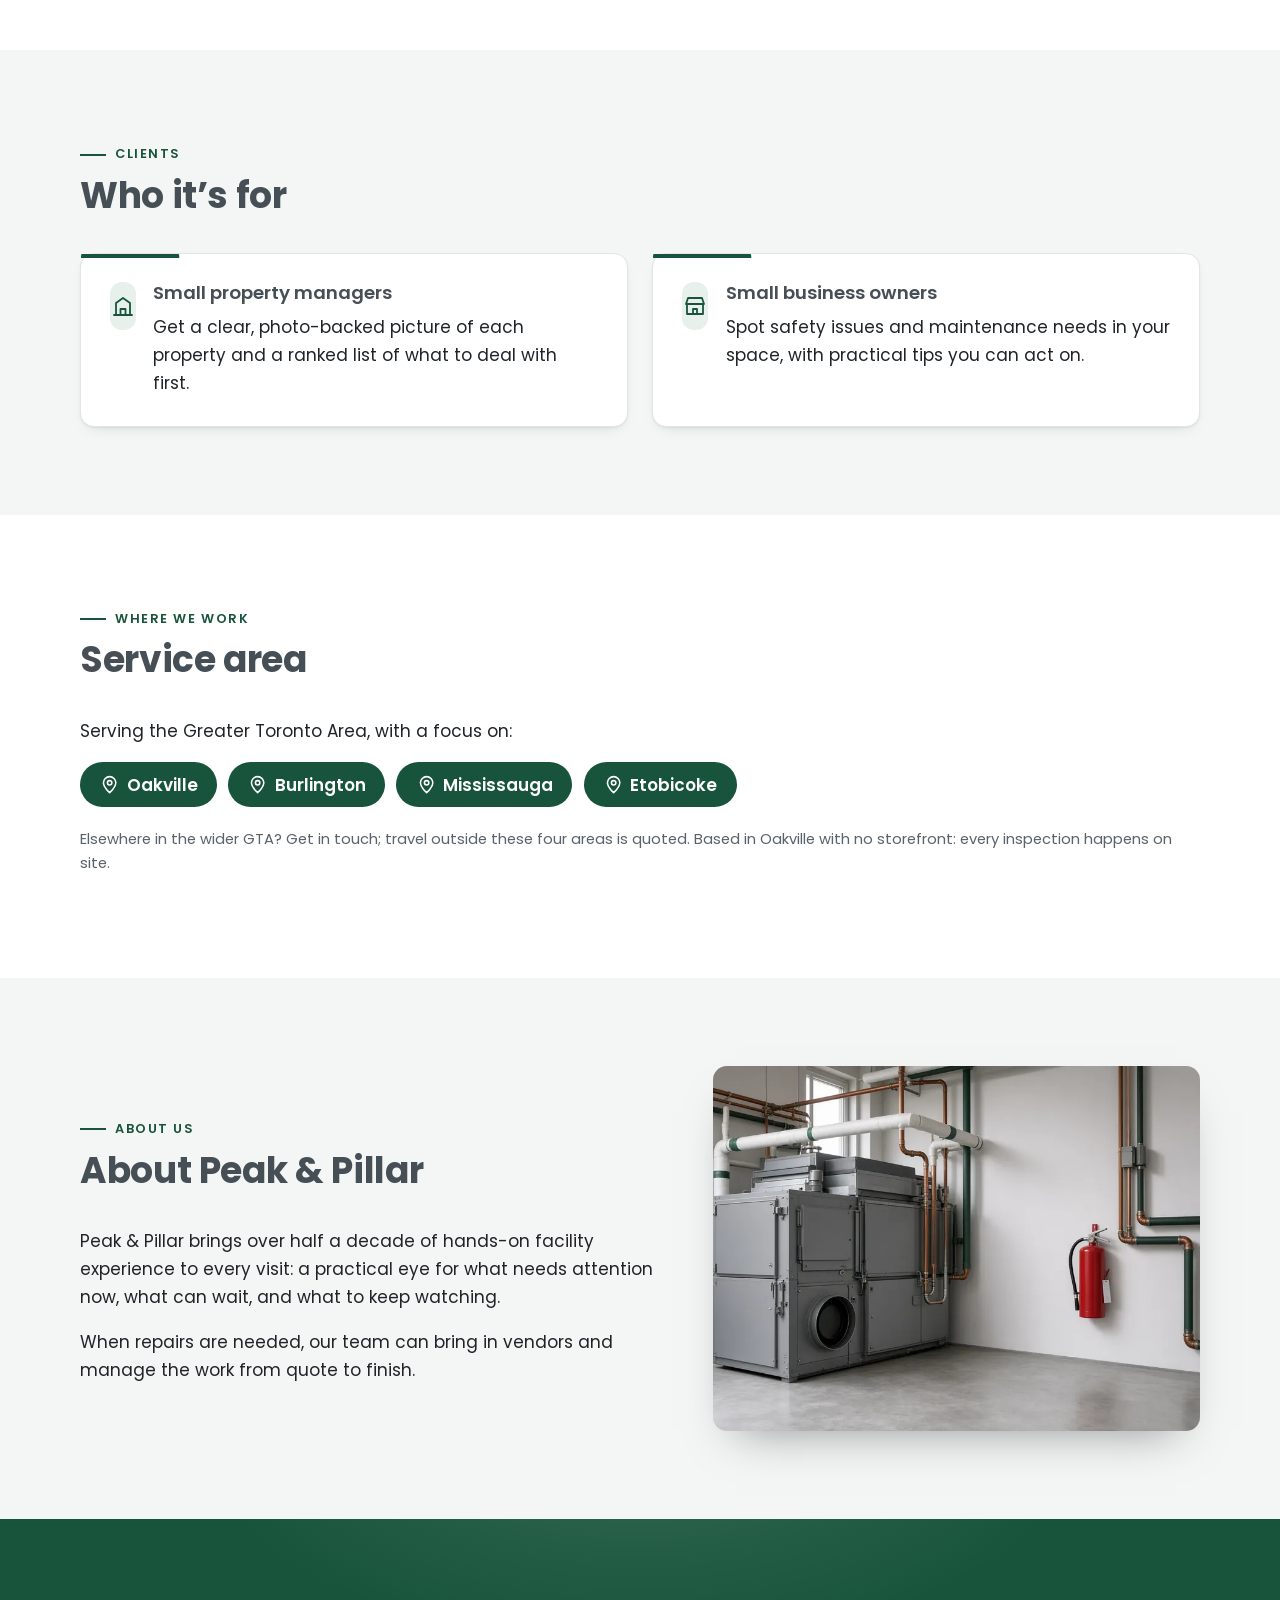
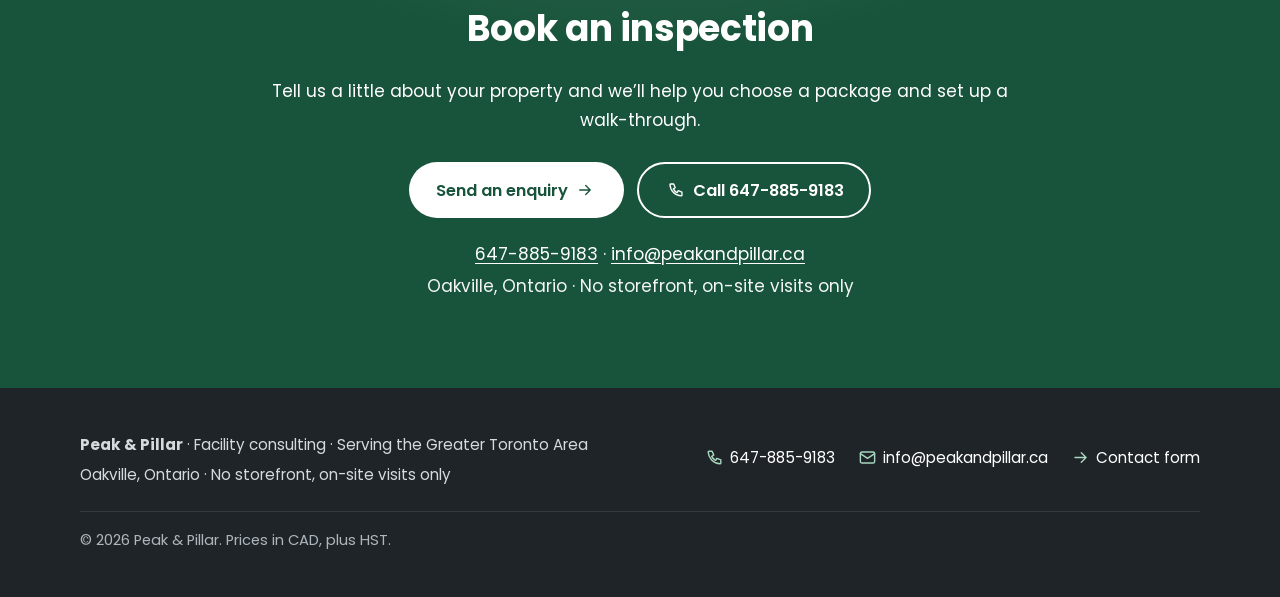
==== commit 29caf72b: "Site v2: contact page with form, design polish, company-voice copy Co-authored-by: iansakkalis4444-s" ====
--- a/index.html
+++ b/index.html
@@ -10,8 +10,8 @@
 <link rel="canonical" href="https://peakandpillar.ca/">
 <meta property="og:type" content="website">
 <meta property="og:site_name" content="Peak &amp; Pillar">
-<meta property="og:title" content="Peak &amp; Pillar | Facility Consulting in the GTA">
-<meta property="og:description" content="An on-site walk-through, then a photo report covering findings, safety tips and improvements. Serving Oakville, Burlington, Mississauga and Etobicoke.">
+<meta property="og:title" content="Peak &amp; Pillar | Facility Consulting in Oakville, Burlington, Mississauga &amp; Etobicoke">
+<meta property="og:description" content="Peak &amp; Pillar offers simple on-site facility inspections with a photo report of findings, safety tips and improvements for small property managers and small business owners across the Greater Toronto Area.">
 <meta property="og:url" content="https://peakandpillar.ca/">
 <meta property="og:image" content="https://peakandpillar.ca/assets/og-image.png">
 <meta property="og:image:width" content="1200">
@@ -40,7 +40,6 @@
     "addressRegion": "ON",
     "addressCountry": "CA"
   },
-  "founder": {"@type": "Person", "name": "Ian Sakkalis", "jobTitle": "Facility Consultant"},
   "image": "https://peakandpillar.ca/assets/og-image.png",
   "logo": "https://peakandpillar.ca/assets/favicon-512.png",
   "url": "https://peakandpillar.ca/",
@@ -64,8 +63,8 @@
 </script>
 </head>
 <body>
+<svg xmlns="http://www.w3.org/2000/svg" style="display:none" aria-hidden="true"><symbol id="i-search" viewBox="0 0 24 24" fill="none" stroke="currentColor" stroke-width="1.8" stroke-linecap="round" stroke-linejoin="round"><circle cx="11" cy="11" r="7"/><path d="m20 20-3.6-3.6"/></symbol><symbol id="i-camera" viewBox="0 0 24 24" fill="none" stroke="currentColor" stroke-width="1.8" stroke-linecap="round" stroke-linejoin="round"><path d="M4 8h3l2-3h6l2 3h3v11H4z"/><circle cx="12" cy="13" r="3.5"/></symbol><symbol id="i-shield" viewBox="0 0 24 24" fill="none" stroke="currentColor" stroke-width="1.8" stroke-linecap="round" stroke-linejoin="round"><path d="M12 3 5 6v5c0 4.5 3 8.3 7 10 4-1.7 7-5.5 7-10V6z"/><path d="m9 12 2 2 4-4"/></symbol><symbol id="i-calendar" viewBox="0 0 24 24" fill="none" stroke="currentColor" stroke-width="1.8" stroke-linecap="round" stroke-linejoin="round"><rect x="4" y="5" width="16" height="15" rx="2"/><path d="M4 10h16M8 3v4M16 3v4"/></symbol><symbol id="i-clipboard" viewBox="0 0 24 24" fill="none" stroke="currentColor" stroke-width="1.8" stroke-linecap="round" stroke-linejoin="round"><rect x="6" y="4" width="12" height="17" rx="2"/><path d="M9 3h6v3H9zM9 11h6M9 15h4"/></symbol><symbol id="i-report" viewBox="0 0 24 24" fill="none" stroke="currentColor" stroke-width="1.8" stroke-linecap="round" stroke-linejoin="round"><path d="M6 3h8l4 4v14H6z"/><path d="M14 3v4h4M9 13h6M9 17h6"/></symbol><symbol id="i-building" viewBox="0 0 24 24" fill="none" stroke="currentColor" stroke-width="1.8" stroke-linecap="round" stroke-linejoin="round"><path d="M3 21h18M5 21V9l7-5 7 5v12"/><path d="M9.5 21v-6h5v6"/></symbol><symbol id="i-store" viewBox="0 0 24 24" fill="none" stroke="currentColor" stroke-width="1.8" stroke-linecap="round" stroke-linejoin="round"><path d="M4 10v10h16V10"/><path d="M3 10 5 4h14l2 6z"/><path d="M10 20v-5h4v5"/></symbol><symbol id="i-pin" viewBox="0 0 24 24" fill="none" stroke="currentColor" stroke-width="1.8" stroke-linecap="round" stroke-linejoin="round"><path d="M12 21s-7-6.3-7-11a7 7 0 0 1 14 0c0 4.7-7 11-7 11z"/><circle cx="12" cy="10" r="2.5"/></symbol><symbol id="i-phone" viewBox="0 0 24 24" fill="none" stroke="currentColor" stroke-width="1.8" stroke-linecap="round" stroke-linejoin="round"><path d="M5 4h4l2 5-2.5 1.5a11 11 0 0 0 5 5L15 13l5 2v4a1 1 0 0 1-1 1A16 16 0 0 1 4 5a1 1 0 0 1 1-1z"/></symbol><symbol id="i-mail" viewBox="0 0 24 24" fill="none" stroke="currentColor" stroke-width="1.8" stroke-linecap="round" stroke-linejoin="round"><rect x="3" y="5" width="18" height="14" rx="2"/><path d="m3 7 9 6 9-6"/></symbol><symbol id="i-hardhat" viewBox="0 0 24 24" fill="none" stroke="currentColor" stroke-width="1.8" stroke-linecap="round" stroke-linejoin="round"><path d="M3 18h18v2H3z"/><path d="M5 18v-3a7 7 0 0 1 14 0v3"/><path d="M10 9V5h4v4"/></symbol><symbol id="i-check" viewBox="0 0 24 24" fill="none" stroke="currentColor" stroke-width="1.8" stroke-linecap="round" stroke-linejoin="round"><path d="m5 12.5 4.5 4.5L19 7"/></symbol><symbol id="i-arrow" viewBox="0 0 24 24" fill="none" stroke="currentColor" stroke-width="1.8" stroke-linecap="round" stroke-linejoin="round"><path d="M5 12h14M13 6l6 6-6 6"/></symbol><symbol id="i-clock" viewBox="0 0 24 24" fill="none" stroke="currentColor" stroke-width="1.8" stroke-linecap="round" stroke-linejoin="round"><circle cx="12" cy="12" r="9"/><path d="M12 7v5l3 2"/></symbol><symbol id="i-users" viewBox="0 0 24 24" fill="none" stroke="currentColor" stroke-width="1.8" stroke-linecap="round" stroke-linejoin="round"><circle cx="9" cy="8" r="3.5"/><path d="M2.5 20a6.5 6.5 0 0 1 13 0"/><path d="M16 4.5a3.5 3.5 0 0 1 0 7M18 14a6.5 6.5 0 0 1 3.5 6"/></symbol><symbol id="i-gift" viewBox="0 0 24 24" fill="none" stroke="currentColor" stroke-width="1.8" stroke-linecap="round" stroke-linejoin="round"><rect x="3" y="8" width="18" height="5" rx="1"/><path d="M5 13v8h14v-8M12 8v13"/><path d="M12 8S10.5 3.5 8 4.5 9 8 12 8zm0 0s1.5-4.5 4-3.5S15 8 12 8z"/></symbol></svg>
 <a class="skip" href="#main">Skip to content</a>
-
 <header class="site-header">
   <div class="wrap header-inner">
     <a class="brand" href="#top" aria-label="Peak &amp; Pillar home">
@@ -81,9 +80,10 @@
         <li><a href="#packages">Packages</a></li>
         <li><a href="#vendors">Project management</a></li>
         <li><a href="#area">Service area</a></li>
-        <li><a href="#contact">Contact</a></li>
+        <li><a href="contact/">Contact</a></li>
       </ul>
     </nav>
+    <a class="btn btn-primary btn-sm header-cta" href="contact/">Get in touch</a>
   </div>
 </header>
 
@@ -91,14 +91,19 @@
   <section class="hero" id="top">
     <div class="wrap hero-inner">
       <div class="hero-text">
-        <p class="eyebrow">Facility Consulting &middot; Greater Toronto Area</p>
-        <h1>Know the condition of your building before small issues become big ones.</h1>
+        <p class="eyebrow"><span class="dot" aria-hidden="true"></span>Facility Consulting &middot; Greater Toronto Area</p>
+        <h1>Know the condition of your building before small issues become <span class="accent">big ones.</span></h1>
         <p class="lead">A simple on-site inspection, then a clear report with photos covering findings, safety tips and improvements. Built for small property managers and small business owners.</p>
         <div class="cta-row">
-          <a class="btn btn-primary" href="tel:+16478859183">Book an inspection: 647-885-9183</a>
-          <a class="btn btn-secondary" href="mailto:info@peakandpillar.ca?subject=Inspection%20request" aria-label="Email info@peakandpillar.ca">Email us</a>
-        </div>
-        <p class="small">Founding-client offer: Essentials Walk-Through for <strong>$195</strong> for the first 5 clients. <a href="#offer">See details</a>.</p>
+          <a class="btn btn-primary btn-lg" href="contact/">Book an inspection <svg class="ico ico-btn" aria-hidden="true" focusable="false"><use href="#i-arrow"/></svg></a>
+          <a class="btn btn-secondary btn-lg" href="tel:+16478859183"><svg class="ico ico-btn" aria-hidden="true" focusable="false"><use href="#i-phone"/></svg>Call 647-885-9183</a>
+        </div>
+        <ul class="trust">
+          <li><svg class="ico" aria-hidden="true" focusable="false"><use href="#i-search"/></svg>On-site visual walk-through</li>
+          <li><svg class="ico" aria-hidden="true" focusable="false"><use href="#i-report"/></svg>Photo report in 3&ndash;5 business days</li>
+          <li><svg class="ico" aria-hidden="true" focusable="false"><use href="#i-pin"/></svg>Based in Oakville, Ontario</li>
+        </ul>
+        <p class="offer-note"><svg class="ico" aria-hidden="true" focusable="false"><use href="#i-gift"/></svg><span>Founding-client offer: Essentials Walk-Through for <strong>$195</strong> for the first 5 clients. <a href="#offer">See details</a>.</span></p>
       </div>
       <figure class="hero-media">
         <img class="photo" src="assets/photo-plaza.webp" width="960" height="540" fetchpriority="high" decoding="async" alt="Single-storey commercial plaza with large windows, landscaped walkway and an empty parking lot at dusk">
@@ -106,23 +111,35 @@
           <source srcset="assets/mark-400.webp" type="image/webp">
           <img src="assets/mark-400.png" width="361" height="400" decoding="async" alt="Peak &amp; Pillar logo: a pillar beneath a peaked roof">
         </picture>
+        <div class="hero-chip" aria-hidden="true">
+          <span class="chip-title">Every finding rated</span>
+          <span class="chip-row"><i class="r1"></i>Fix now</span>
+          <span class="chip-row"><i class="r2"></i>Plan soon</span>
+          <span class="chip-row"><i class="r3"></i>Monitor</span>
+        </div>
       </figure>
     </div>
   </section>
 
   <section id="services" class="section reveal">
     <div class="wrap">
-      <h2>What you get</h2>
+      <div class="section-head">
+        <p class="kicker">Services</p>
+        <h2>What you get</h2>
+      </div>
       <div class="grid-3">
         <article class="card">
+          <span class="icon-badge"><svg class="ico" aria-hidden="true" focusable="false"><use href="#i-search"/></svg></span>
           <h3>On-site inspection</h3>
           <p>A visual, non-invasive walk-through of the accessible areas of your unit, building or site.</p>
         </article>
         <article class="card">
+          <span class="icon-badge"><svg class="ico" aria-hidden="true" focusable="false"><use href="#i-camera"/></svg></span>
           <h3>Photo report</h3>
-          <p>A PDF report with photos of what was found, so you can see each issue and share it with your team or trades.</p>
+          <p>A PDF report with photos of what we found, so you can see each issue and share it with your team or trades.</p>
         </article>
         <article class="card">
+          <span class="icon-badge"><svg class="ico" aria-hidden="true" focusable="false"><use href="#i-shield"/></svg></span>
           <h3>Findings, safety tips &amp; improvements</h3>
           <p>Findings rated <strong>Fix now</strong>, <strong>Plan soon</strong> or <strong>Monitor</strong>, plus practical safety tips and ranked maintenance priorities.</p>
         </article>
@@ -132,24 +149,30 @@
 
   <section id="how" class="section reveal alt">
     <div class="wrap">
-      <h2>How it works</h2>
+      <div class="section-head">
+        <p class="kicker">Process</p>
+        <h2>How it works</h2>
+      </div>
       <ol class="steps">
-        <li><span class="num" aria-hidden="true">1</span><div><h3>Book</h3><p>Call or email to pick a package and a time for the visit.</p></div></li>
-        <li><span class="num" aria-hidden="true">2</span><div><h3>Walk-through</h3><p>An on-site visual inspection of accessible areas, with photos taken throughout.</p></div></li>
-        <li><span class="num" aria-hidden="true">3</span><div><h3>Report</h3><p>You receive a photo report with findings, safety tips and improvements, ranked by priority.</p></div></li>
+        <li><span class="num" aria-hidden="true">1</span><div><h3><svg class="ico ico-inline" aria-hidden="true" focusable="false"><use href="#i-calendar"/></svg>Book</h3><p>Send us an enquiry, call or email to pick a package and a time for the visit.</p></div></li>
+        <li><span class="num" aria-hidden="true">2</span><div><h3><svg class="ico ico-inline" aria-hidden="true" focusable="false"><use href="#i-clipboard"/></svg>Walk-through</h3><p>Our on-site visual inspection of accessible areas, with photos taken throughout.</p></div></li>
+        <li><span class="num" aria-hidden="true">3</span><div><h3><svg class="ico ico-inline" aria-hidden="true" focusable="false"><use href="#i-report"/></svg>Report</h3><p>You receive a photo report with findings, safety tips and improvements, ranked by priority.</p></div></li>
       </ol>
     </div>
   </section>
 
   <section id="packages" class="section reveal">
     <div class="wrap">
-      <h2>Packages</h2>
-      <p class="section-intro">All prices in CAD, plus HST.</p>
+      <div class="section-head">
+        <p class="kicker">Pricing</p>
+        <h2>Packages</h2>
+        <p class="section-intro">All prices in CAD, plus HST.</p>
+      </div>
       <div class="grid-3 packages">
         <article class="card pkg">
           <h3>Essentials Walk-Through</h3>
           <p class="price">$395</p>
-          <ul>
+          <ul class="ticks">
             <li>One unit or small building, up to ~5,000 sq ft</li>
             <li>1.5&ndash;2 hours on site</li>
             <li>15&ndash;30 photos</li>
@@ -161,7 +184,7 @@
         <article class="card pkg featured">
           <h3>Standard Facility Check</h3>
           <p class="price">$795 <span>larger sites quoted</span></p>
-          <ul>
+          <ul class="ticks">
             <li>Small plaza, multi-tenant, light industrial or small rental, up to ~15,000 sq ft</li>
             <li>3&ndash;4 hours on site</li>
             <li>Everything in Essentials, plus:</li>
@@ -177,7 +200,7 @@
           <h3>Quarterly Care Plan</h3>
           <p class="price">$295 <span>per visit</span></p>
           <p class="price-alt">or $495 for a once-a-year check</p>
-          <ul>
+          <ul class="ticks">
             <li>Re-checks with before/after photos</li>
             <li>Seasonal checklist</li>
             <li>Deficiency log</li>
@@ -199,14 +222,15 @@
     <div class="wrap">
       <div class="vendor-card">
         <div class="vendor-head">
+          <span class="icon-badge icon-badge-lg"><svg class="ico" aria-hidden="true" focusable="false"><use href="#i-hardhat"/></svg></span>
           <p class="eyebrow">Add-on service</p>
           <h2 id="vendors-h">Vendor and Project Management</h2>
           <p class="price-line">Quoted per project</p>
         </div>
         <div class="vendor-body">
-          <p>When an inspection turns up an issue, Ian brings in trusted contractors, gathers quotes, schedules the work and oversees it to completion.</p>
-          <p>He can also be your ongoing lead contact for contractors if you don&rsquo;t have someone on site.</p>
-          <a class="btn btn-primary" href="#contact">Ask about a project</a>
+          <p>When an inspection turns up an issue, we bring in trusted contractors, gather quotes, schedule the work and oversee it to completion.</p>
+          <p>We can also be your ongoing lead contact for contractors if you don&rsquo;t have someone on site.</p>
+          <a class="btn btn-primary" href="contact/">Ask about a project <svg class="ico ico-btn" aria-hidden="true" focusable="false"><use href="#i-arrow"/></svg></a>
         </div>
       </div>
     </div>
@@ -214,11 +238,14 @@
 
   <section id="offer" class="section reveal offer">
     <div class="wrap">
-      <h2>Launch offers</h2>
+      <div class="section-head">
+        <p class="kicker kicker-light">Launch</p>
+        <h2>Launch offers</h2>
+      </div>
       <ul class="offer-list">
-        <li><strong>Founding clients:</strong> the first 5 clients get the Essentials Walk-Through for <strong>$195</strong>, in exchange for a Google review and permission to use anonymized photos.</li>
-        <li><strong>Care Plan:</strong> your first quarterly visit is free when you sign up for the Quarterly Care Plan.</li>
-        <li><strong>Referrals:</strong> a $50 credit for each referral.</li>
+        <li><svg class="ico" aria-hidden="true" focusable="false"><use href="#i-gift"/></svg><span><strong>Founding clients:</strong> the first 5 clients get the Essentials Walk-Through for <strong>$195</strong>, in exchange for a Google review and permission to use anonymized photos.</span></li>
+        <li><svg class="ico" aria-hidden="true" focusable="false"><use href="#i-calendar"/></svg><span><strong>Care Plan:</strong> your first quarterly visit is free when you sign up for the Quarterly Care Plan.</span></li>
+        <li><svg class="ico" aria-hidden="true" focusable="false"><use href="#i-users"/></svg><span><strong>Referrals:</strong> a $50 credit for each referral.</span></li>
       </ul>
     </div>
   </section>
@@ -226,9 +253,12 @@
   <section id="scope" class="section reveal">
     <div class="wrap two-col">
       <div>
-        <h2>What the walk-through covers</h2>
+        <div class="section-head">
+          <p class="kicker">Scope</p>
+          <h2>What the walk-through covers</h2>
+        </div>
         <p>A visual, non-invasive check of accessible areas, including:</p>
-        <ul class="checks">
+        <ul class="checks ticks">
           <li>Roof and exterior</li>
           <li>HVAC (visual)</li>
           <li>Plumbing leaks</li>
@@ -257,15 +287,24 @@
 
   <section id="who" class="section reveal alt">
     <div class="wrap">
-      <h2>Who it&rsquo;s for</h2>
+      <div class="section-head">
+        <p class="kicker">Clients</p>
+        <h2>Who it&rsquo;s for</h2>
+      </div>
       <div class="grid-2">
-        <article class="card">
-          <h3>Small property managers</h3>
-          <p>Get a clear, photo-backed picture of each property and a ranked list of what to deal with first.</p>
-        </article>
-        <article class="card">
-          <h3>Small business owners</h3>
-          <p>Spot safety issues and maintenance needs in your space, with practical tips you can act on.</p>
+        <article class="card card-row">
+          <span class="icon-badge"><svg class="ico" aria-hidden="true" focusable="false"><use href="#i-building"/></svg></span>
+          <div>
+            <h3>Small property managers</h3>
+            <p>Get a clear, photo-backed picture of each property and a ranked list of what to deal with first.</p>
+          </div>
+        </article>
+        <article class="card card-row">
+          <span class="icon-badge"><svg class="ico" aria-hidden="true" focusable="false"><use href="#i-store"/></svg></span>
+          <div>
+            <h3>Small business owners</h3>
+            <p>Spot safety issues and maintenance needs in your space, with practical tips you can act on.</p>
+          </div>
         </article>
       </div>
     </div>
@@ -273,13 +312,16 @@
 
   <section id="area" class="section reveal">
     <div class="wrap">
-      <h2>Service area</h2>
+      <div class="section-head">
+        <p class="kicker">Where we work</p>
+        <h2>Service area</h2>
+      </div>
       <p>Serving the Greater Toronto Area, with a focus on:</p>
       <ul class="pills">
-        <li>Oakville</li>
-        <li>Burlington</li>
-        <li>Mississauga</li>
-        <li>Etobicoke</li>
+        <li><svg class="ico" aria-hidden="true" focusable="false"><use href="#i-pin"/></svg>Oakville</li>
+        <li><svg class="ico" aria-hidden="true" focusable="false"><use href="#i-pin"/></svg>Burlington</li>
+        <li><svg class="ico" aria-hidden="true" focusable="false"><use href="#i-pin"/></svg>Mississauga</li>
+        <li><svg class="ico" aria-hidden="true" focusable="false"><use href="#i-pin"/></svg>Etobicoke</li>
       </ul>
       <p class="small">Elsewhere in the wider GTA? Get in touch; travel outside these four areas is quoted. Based in Oakville with no storefront: every inspection happens on site.</p>
     </div>
@@ -288,9 +330,12 @@
   <section id="about" class="section reveal alt">
     <div class="wrap about-grid">
       <div>
-      <h2>About</h2>
-      <p>Peak &amp; Pillar is run by Ian Sakkalis, Facility Consultant. Ian brings over half a decade of hands-on facility experience, and it shapes every visit: a practical eye for what needs attention now, what can wait, and what to keep watching.</p>
-      <p>When repairs are needed, Ian can bring in vendors and manage the work from quote to finish.</p>
+      <div class="section-head">
+        <p class="kicker">About us</p>
+        <h2>About Peak &amp; Pillar</h2>
+      </div>
+      <p>Peak &amp; Pillar brings over half a decade of hands-on facility experience to every visit: a practical eye for what needs attention now, what can wait, and what to keep watching.</p>
+      <p>When repairs are needed, our team can bring in vendors and manage the work from quote to finish.</p>
       </div>
       <figure class="photo-frame">
         <img class="photo" src="assets/photo-mechanical.webp" width="800" height="600" loading="lazy" decoding="async" alt="Tidy mechanical room with an air handling unit, insulated piping and a wall-mounted fire extinguisher">
@@ -301,12 +346,11 @@
   <section id="contact" class="section reveal contact">
     <div class="wrap narrow center">
       <h2>Book an inspection</h2>
-      <p>Call or email to choose a package and set up a walk-through.</p>
+      <p>Tell us a little about your property and we&rsquo;ll help you choose a package and set up a walk-through.</p>
       <div class="cta-row center">
-        <a class="btn btn-light" href="tel:+16478859183">Call 647-885-9183</a>
-        <a class="btn btn-outline-light" href="mailto:info@peakandpillar.ca?subject=Inspection%20request" aria-label="Email info@peakandpillar.ca">Email us</a>
-      </div>
-      <p class="contact-name">Ian Sakkalis, Facility Consultant</p>
+        <a class="btn btn-light btn-lg" href="contact/">Send an enquiry <svg class="ico ico-btn" aria-hidden="true" focusable="false"><use href="#i-arrow"/></svg></a>
+        <a class="btn btn-outline-light btn-lg" href="tel:+16478859183"><svg class="ico ico-btn" aria-hidden="true" focusable="false"><use href="#i-phone"/></svg>Call 647-885-9183</a>
+      </div>
       <p class="contact-lines"><a href="tel:+16478859183">647-885-9183</a> &middot; <a href="mailto:info@peakandpillar.ca">info@peakandpillar.ca</a></p>
       <address class="contact-address">Oakville, Ontario &middot; No storefront, on-site visits only</address>
     </div>
@@ -315,9 +359,15 @@
 
 <footer class="site-footer">
   <div class="wrap footer-inner">
-    <p><strong>Peak &amp; Pillar</strong> &middot; Facility consulting &middot; Serving the Greater Toronto Area</p>
-    <address>Oakville, Ontario &middot; No storefront, on-site visits only</address>
-    <p><a href="tel:+16478859183">647-885-9183</a> &middot; <a href="mailto:info@peakandpillar.ca">info@peakandpillar.ca</a></p>
+    <div class="footer-brand">
+      <p><strong>Peak &amp; Pillar</strong> &middot; Facility consulting &middot; Serving the Greater Toronto Area</p>
+      <address>Oakville, Ontario &middot; No storefront, on-site visits only</address>
+    </div>
+    <ul class="footer-links">
+      <li><a href="tel:+16478859183"><svg class="ico" aria-hidden="true" focusable="false"><use href="#i-phone"/></svg>647-885-9183</a></li>
+      <li><a href="mailto:info@peakandpillar.ca"><svg class="ico" aria-hidden="true" focusable="false"><use href="#i-mail"/></svg>info@peakandpillar.ca</a></li>
+      <li><a href="contact/"><svg class="ico" aria-hidden="true" focusable="false"><use href="#i-arrow"/></svg>Contact form</a></li>
+    </ul>
     <p class="small">&copy; 2026 Peak &amp; Pillar. Prices in CAD, plus HST.</p>
   </div>
 </footer>
--- a/styles.css
+++ b/styles.css
@@ -1,156 +1,287 @@
 :root{
   --green:#18543B;      /* brand dark green */
   --green-dark:#113D2B; /* hover only */
+  --green-soft:#E7F0EB;
   --charcoal:#474F56;   /* brand charcoal */
   --ink:#1F2428;
   --muted:#5A636B;
   --bg:#FFFFFF;
   --bg-alt:#F4F6F5;
   --line:#E1E5E3;
-  --radius:12px;
+  --radius:14px;
+  --shadow-sm:0 1px 2px rgba(31,36,40,.06),0 6px 16px -10px rgba(31,36,40,.25);
+  --shadow-lg:0 22px 44px -24px rgba(31,36,40,.5);
 }
 *,*::before,*::after{box-sizing:border-box}
-html{scroll-behavior:smooth;scroll-padding-top:84px}
+html{scroll-behavior:smooth;scroll-padding-top:88px}
 @media (prefers-reduced-motion:reduce){html{scroll-behavior:auto}}
-body{margin:0;font-family:"Poppins",system-ui,-apple-system,"Segoe UI",Roboto,Arial,sans-serif;color:var(--ink);background:var(--bg);line-height:1.6;font-size:1.0625rem}
+body{margin:0;font-family:"Poppins",system-ui,-apple-system,"Segoe UI",Roboto,Arial,sans-serif;color:var(--ink);background:var(--bg);line-height:1.65;font-size:1.0625rem;-webkit-font-smoothing:antialiased}
 img{max-width:100%;height:auto;display:block}
-a{color:var(--green)}
-a:focus-visible,.btn:focus-visible{outline:3px solid var(--green);outline-offset:3px;border-radius:6px}
+a{color:var(--green);text-underline-offset:.18em}
+a:hover{color:var(--green-dark)}
+:focus-visible{outline:3px solid var(--green);outline-offset:3px;border-radius:6px}
 h1,h2,h3{color:var(--charcoal);line-height:1.2;margin:0 0 .6em;text-wrap:balance}
-h1{font-size:clamp(2rem,4.2vw,3rem);font-weight:700;letter-spacing:-.01em}
-h2{font-size:clamp(1.6rem,3vw,2.1rem);font-weight:700;letter-spacing:-.005em;margin-bottom:.75em}
+h1{font-size:clamp(2.1rem,4.6vw,3.35rem);font-weight:700;letter-spacing:-.02em;line-height:1.12}
+h2{font-size:clamp(1.65rem,3vw,2.25rem);font-weight:700;letter-spacing:-.01em;margin-bottom:.75em}
 h3{font-size:1.15rem;font-weight:600;margin-bottom:.45em}
 p{margin:0 0 1em}
 address{font-style:normal}
-.wrap{max-width:1120px;margin:0 auto;padding:0 1.25rem}
-.narrow{max-width:760px}
+.wrap{max-width:1160px;margin:0 auto;padding:0 1.25rem}
+.narrow{max-width:780px}
 .center{text-align:center;justify-content:center}
 .small{font-size:.92rem;color:var(--muted)}
+.sr-only{position:absolute;width:1px;height:1px;padding:0;margin:-1px;overflow:hidden;clip:rect(0,0,0,0);white-space:nowrap;border:0}
 .skip{position:absolute;left:-999px;top:0;background:var(--green);color:#fff;padding:.6rem 1rem;z-index:10}
 .skip:focus{left:1rem;top:1rem}
 
+/* icons */
+.ico{width:1.25em;height:1.25em;flex:none;vertical-align:-.25em}
+.ico-btn{width:1.1em;height:1.1em;vertical-align:-.18em;margin:0 .15em}
+.ico-inline{color:var(--green);margin-right:.4em}
+.icon-badge{display:inline-grid;place-items:center;width:3rem;height:3rem;border-radius:12px;background:var(--green-soft);color:var(--green);margin-bottom:1rem;transition:background .25s ease,color .25s ease,transform .25s ease}
+.icon-badge .ico{width:1.5rem;height:1.5rem}
+.icon-badge-lg{width:3.4rem;height:3.4rem}
+
 /* header */
-.site-header{position:sticky;top:0;z-index:5;background:rgba(255,255,255,.96);border-bottom:1px solid var(--line)}
-.header-inner{display:flex;align-items:center;justify-content:space-between;gap:1rem;min-height:72px}
-.brand{display:flex;align-items:center;gap:.6rem;text-decoration:none;color:var(--charcoal);font-weight:700;font-size:1.2rem}
-.brand img{height:52px;width:auto}
-nav ul{display:flex;gap:1.4rem;list-style:none;margin:0;padding:0}
-nav a{color:var(--charcoal);text-decoration:none;font-weight:500;font-size:.95rem}
-nav a:hover{color:var(--green)}
-
-/* hero */
-.hero{padding:4.5rem 0 4rem;background:linear-gradient(180deg,#fff 0%,var(--bg-alt) 100%)}
-.hero-inner{display:grid;grid-template-columns:1.25fr 1fr;gap:3.5rem;align-items:center}
-.eyebrow{color:var(--green);font-weight:600;text-transform:uppercase;letter-spacing:.08em;font-size:.85rem}
-.lead{font-size:1.15rem;color:var(--muted);max-width:36em;line-height:1.65}
-.hero-media{position:relative;margin:0}
-.photo{width:100%;height:auto;border-radius:var(--radius);box-shadow:0 14px 34px -18px rgba(31,36,40,.45);background:var(--bg-alt)}
-.hero-media .photo{aspect-ratio:16/9;object-fit:cover}
-.hero-badge img{position:absolute;left:-18px;bottom:-22px;width:92px;height:auto;padding:12px;background:#fff;border-radius:16px;box-shadow:0 10px 24px -12px rgba(31,36,40,.4)}
-.photo-frame{margin:0}
-.photo-frame .photo{aspect-ratio:4/3;object-fit:cover}
-.cta-row{display:flex;flex-wrap:wrap;gap:.8rem;margin:1.6rem 0 1.2rem}
-.btn{display:inline-block;padding:.85rem 1.35rem;border-radius:999px;font-weight:600;text-decoration:none;border:2px solid transparent;transition:background .15s,color .15s,transform .2s ease,box-shadow .2s ease}
-.btn:hover{transform:translateY(-2px);box-shadow:0 8px 18px -10px rgba(31,36,40,.5)}
+.site-header{position:sticky;top:0;z-index:5;background:rgba(255,255,255,.92);-webkit-backdrop-filter:saturate(1.4) blur(8px);backdrop-filter:saturate(1.4) blur(8px);border-bottom:1px solid var(--line)}
+.header-inner{display:flex;align-items:center;justify-content:space-between;gap:1.25rem;min-height:74px}
+.brand{display:flex;align-items:center;text-decoration:none;flex:none}
+.brand img{height:50px;width:auto}
+nav{margin-left:auto}
+nav ul{display:flex;gap:1.35rem;list-style:none;margin:0;padding:0}
+nav a{position:relative;color:var(--charcoal);text-decoration:none;font-weight:500;font-size:.95rem;padding:.3rem 0}
+nav a::after{content:"";position:absolute;left:0;right:0;bottom:-2px;height:2px;background:var(--green);transform:scaleX(0);transform-origin:left;transition:transform .25s ease}
+nav a:hover,nav a[aria-current="page"]{color:var(--green)}
+nav a:hover::after,nav a[aria-current="page"]::after{transform:scaleX(1)}
+
+/* buttons */
+.cta-row{display:flex;flex-wrap:wrap;gap:.8rem;margin:1.8rem 0 1.4rem}
+.btn{display:inline-flex;align-items:center;justify-content:center;gap:.35rem;padding:.8rem 1.35rem;border-radius:999px;font:inherit;font-weight:600;line-height:1.3;text-decoration:none;border:2px solid transparent;cursor:pointer;transition:background .15s,color .15s,border-color .15s,transform .2s ease,box-shadow .2s ease}
+.btn:hover{transform:translateY(-2px);box-shadow:0 10px 20px -10px rgba(31,36,40,.55)}
+.btn:hover .ico-btn:last-child{transform:translateX(2px)}
+.ico-btn{transition:transform .2s ease}
 .btn:active{transform:none}
+.btn-sm{padding:.55rem 1.05rem;font-size:.92rem}
+.btn-lg{padding:.95rem 1.6rem;font-size:1.02rem}
 .btn-primary{background:var(--green);color:#fff}
-.btn-primary:hover{background:var(--green-dark)}
+.btn-primary:hover{background:var(--green-dark);color:#fff}
 .btn-secondary{border-color:var(--charcoal);color:var(--charcoal);background:#fff}
 .btn-secondary:hover{background:var(--charcoal);color:#fff}
 .btn-light{background:#fff;color:var(--green)}
-.btn-light:hover{background:var(--bg-alt)}
+.btn-light:hover{background:var(--green-soft);color:var(--green-dark)}
 .btn-outline-light{border-color:#fff;color:#fff}
-.btn-outline-light:hover{background:rgba(255,255,255,.12)}
+.btn-outline-light:hover{background:rgba(255,255,255,.14);color:#fff}
+.btn[disabled]{opacity:.7;cursor:progress;transform:none}
+
+/* hero */
+.hero{position:relative;overflow:hidden;padding:5rem 0 5.25rem;background:
+  radial-gradient(60rem 30rem at 85% -10%,rgba(24,84,59,.10),transparent 60%),
+  radial-gradient(40rem 26rem at -10% 110%,rgba(71,79,86,.08),transparent 60%),
+  linear-gradient(180deg,#fff 0%,var(--bg-alt) 100%)}
+.hero::before{content:"";position:absolute;inset:0;background-image:linear-gradient(rgba(24,84,59,.05) 1px,transparent 1px),linear-gradient(90deg,rgba(24,84,59,.05) 1px,transparent 1px);background-size:44px 44px;-webkit-mask-image:linear-gradient(180deg,#000 0%,transparent 75%);mask-image:linear-gradient(180deg,#000 0%,transparent 75%);pointer-events:none}
+.hero-inner{position:relative;display:grid;grid-template-columns:1.15fr 1fr;gap:3.75rem;align-items:center}
+.eyebrow{display:inline-flex;align-items:center;gap:.55rem;color:var(--green);font-weight:600;text-transform:uppercase;letter-spacing:.08em;font-size:.82rem;margin-bottom:1.1rem}
+.hero .eyebrow,.page-hero .eyebrow{background:#fff;border:1px solid var(--line);padding:.35rem .85rem;border-radius:999px;box-shadow:var(--shadow-sm)}
+.dot{flex:none;width:.5rem;height:.5rem;border-radius:50%;background:var(--green);box-shadow:0 0 0 4px rgba(24,84,59,.15)}
+.accent{color:var(--green);background:linear-gradient(transparent 68%,rgba(24,84,59,.14) 68%,rgba(24,84,59,.14) 92%,transparent 92%)}
+.lead{font-size:1.16rem;color:var(--muted);max-width:36em;line-height:1.7}
+.trust{list-style:none;padding:0;margin:0 0 1.3rem;display:flex;flex-wrap:wrap;gap:.6rem 1.4rem;font-size:.93rem;font-weight:500;color:var(--charcoal)}
+.trust li{display:flex;align-items:center;gap:.45rem}
+.trust .ico{color:var(--green)}
+.offer-note{display:flex;gap:.6rem;align-items:flex-start;font-size:.93rem;color:var(--charcoal);background:#fff;border:1px solid var(--line);border-left:4px solid var(--green);border-radius:10px;padding:.7rem .95rem;max-width:34em;margin:0}
+.offer-note .ico{color:var(--green);margin-top:.15em}
+.hero-media{position:relative;margin:0}
+.photo{width:100%;height:auto;border-radius:var(--radius);box-shadow:var(--shadow-lg);background:var(--bg-alt)}
+.hero-media .photo{aspect-ratio:4/3.4;object-fit:cover;border-radius:22px}
+.hero-media::before{content:"";position:absolute;inset:-14px -14px 22px 22px;border:2px solid rgba(24,84,59,.18);border-radius:26px;z-index:-1}
+.hero-badge img{position:absolute;left:-20px;bottom:-24px;width:96px;height:auto;padding:12px;background:#fff;border-radius:18px;box-shadow:var(--shadow-lg)}
+.hero-chip{position:absolute;right:-14px;top:22px;display:grid;gap:.3rem;background:#fff;border-radius:14px;padding:.8rem 1rem;box-shadow:var(--shadow-lg);font-size:.85rem;font-weight:500;color:var(--charcoal)}
+.chip-title{font-weight:600;color:var(--green);font-size:.78rem;text-transform:uppercase;letter-spacing:.06em}
+.chip-row{display:flex;align-items:center;gap:.5rem}
+.chip-row i{width:.6rem;height:.6rem;border-radius:50%}
+.chip-row .r1{background:#B3412E}.chip-row .r2{background:#C98A1B}.chip-row .r3{background:var(--green)}
+.photo-frame{margin:0}
+.photo-frame .photo{aspect-ratio:4/3;object-fit:cover}
 
 /* sections */
-.section{padding:4rem 0}
+.section{padding:5.5rem 0}
 .section.alt{background:var(--bg-alt)}
-.section-intro{color:var(--muted);margin-top:-.4rem}
-.grid-3{display:grid;grid-template-columns:repeat(3,1fr);gap:1.4rem}
-.grid-2{display:grid;grid-template-columns:repeat(2,1fr);gap:1.4rem}
-.card{background:#fff;border:1px solid var(--line);border-radius:var(--radius);padding:1.6rem;border-top:4px solid var(--green);transition:transform .25s ease,box-shadow .25s ease}
-.card:hover,.steps li:hover{transform:translateY(-4px);box-shadow:0 16px 32px -20px rgba(31,36,40,.45)}
+.section-head{margin-bottom:2.2rem}
+.section-head h2{margin-bottom:.35em}
+.kicker{display:inline-block;margin:0 0 .6rem;font-size:.8rem;font-weight:600;letter-spacing:.12em;text-transform:uppercase;color:var(--green)}
+.kicker::before{content:"";display:inline-block;width:1.6rem;height:2px;background:currentColor;vertical-align:middle;margin-right:.6rem}
+.kicker-light{color:#A9D6BE}
+.section-intro{color:var(--muted);margin:0}
+.grid-3{display:grid;grid-template-columns:repeat(3,1fr);gap:1.5rem}
+.grid-2{display:grid;grid-template-columns:repeat(2,1fr);gap:1.5rem}
+.card{position:relative;background:#fff;border:1px solid var(--line);border-radius:var(--radius);padding:1.8rem;box-shadow:var(--shadow-sm);transition:transform .25s ease,box-shadow .25s ease,border-color .25s ease}
+.card::before{content:"";position:absolute;left:0;right:0;top:0;height:4px;border-radius:var(--radius) var(--radius) 0 0;background:var(--green);transform:scaleX(.18);transform-origin:left;transition:transform .35s ease}
+.card:hover{transform:translateY(-5px);box-shadow:var(--shadow-lg);border-color:#CFD8D3}
+.card:hover::before{transform:scaleX(1)}
+.card:hover .icon-badge{background:var(--green);color:#fff}
 .card p:last-child{margin-bottom:0}
-
-.steps{list-style:none;padding:0;margin:0;display:grid;grid-template-columns:repeat(3,1fr);gap:1.4rem}
-.steps li{display:flex;gap:1rem;align-items:flex-start;background:#fff;border:1px solid var(--line);border-radius:var(--radius);padding:1.5rem;transition:transform .25s ease,box-shadow .25s ease}
-.num{flex:none;width:2.4rem;height:2.4rem;border-radius:50%;background:var(--green);color:#fff;display:grid;place-items:center;font-weight:700}
+.card-row{display:flex;gap:1.1rem;align-items:flex-start}
+.card-row .icon-badge{margin-bottom:0}
+
+.steps{list-style:none;padding:0;margin:0;display:grid;grid-template-columns:repeat(3,1fr);gap:1.5rem;counter-reset:s;position:relative}
+.steps li{position:relative;display:flex;gap:1rem;align-items:flex-start;background:#fff;border:1px solid var(--line);border-radius:var(--radius);padding:1.6rem;box-shadow:var(--shadow-sm);transition:transform .25s ease,box-shadow .25s ease}
+.steps li:hover{transform:translateY(-5px);box-shadow:var(--shadow-lg)}
+.steps h3{display:flex;align-items:center}
+.num{flex:none;width:2.5rem;height:2.5rem;border-radius:50%;background:var(--green);color:#fff;display:grid;place-items:center;font-weight:700;box-shadow:0 0 0 5px var(--green-soft)}
 .steps p{margin:0}
 
 /* packages */
 .packages{align-items:stretch}
 .pkg{display:flex;flex-direction:column}
-.pkg.featured{border:2px solid var(--green);border-top-width:4px}
-.price{font-size:2.1rem;font-weight:700;color:var(--green);margin:0 0 .3rem;line-height:1.1}
-.price span{font-size:.9rem;font-weight:500;color:var(--muted)}
+.pkg.featured{border:2px solid var(--green)}
+.pkg.featured::before{transform:scaleX(1)}
+.price{font-size:2.3rem;font-weight:700;color:var(--green);margin:0 0 .3rem;line-height:1.1;letter-spacing:-.02em}
+.price span{font-size:.9rem;font-weight:500;color:var(--muted);letter-spacing:0}
 .price-alt{font-size:.95rem;color:var(--muted);margin:0 0 .4rem}
-.pkg ul,.addons ul,.checks{padding-left:1.2rem;margin:.6rem 0 0}
-.pkg li,.checks li{margin:.3rem 0}
-.addons{margin-top:1.8rem;padding:1.3rem 1.5rem;border:1px dashed var(--charcoal);border-radius:var(--radius)}
+.ticks{list-style:none;padding:0;margin:.8rem 0 0}
+.ticks li{position:relative;padding-left:1.7rem;margin:.45rem 0}
+.ticks li::before{content:"";position:absolute;left:0;top:.38em;width:1.05rem;height:1.05rem;border-radius:50%;background:var(--green-soft) url("data:image/svg+xml,%3Csvg xmlns='http://www.w3.org/2000/svg' viewBox='0 0 24 24' fill='none' stroke='%2318543B' stroke-width='3' stroke-linecap='round' stroke-linejoin='round'%3E%3Cpath d='m6 12.5 4 4L18 8'/%3E%3C/svg%3E") center/70% no-repeat}
+.addons{margin-top:2rem;padding:1.4rem 1.6rem;border:1px dashed var(--charcoal);border-radius:var(--radius);background:#fff}
 .addons h3{margin-bottom:.3rem}
-.addons ul{margin-top:0}
+.addons ul{padding-left:1.2rem;margin:0}
 
 .vendors{padding-top:0}
-.vendor-card{display:grid;grid-template-columns:1fr 1.4fr;gap:2.5rem;align-items:start;background:var(--bg-alt);border:1px solid var(--line);border-left:6px solid var(--green);border-radius:var(--radius);padding:2rem 2.2rem}
+.vendor-card{display:grid;grid-template-columns:1fr 1.4fr;gap:2.5rem;align-items:start;background:linear-gradient(135deg,var(--green-soft),var(--bg-alt) 60%);border:1px solid var(--line);border-left:6px solid var(--green);border-radius:var(--radius);padding:2.2rem 2.4rem;box-shadow:var(--shadow-sm)}
 .vendor-head h2{margin-bottom:.4rem}
 .vendor-head .eyebrow{margin-bottom:.4rem}
 .price-line{font-size:1.15rem;font-weight:600;color:var(--green);margin:0}
 .vendor-body p{margin-bottom:.8rem}
 .vendor-body .btn{margin-top:.6rem}
-.offer{background:var(--charcoal);color:#fff}
+
+.offer{background:var(--charcoal);color:#fff;position:relative;overflow:hidden}
+.offer::after{content:"";position:absolute;right:-8rem;top:-8rem;width:26rem;height:26rem;border-radius:50%;background:radial-gradient(circle,rgba(111,181,146,.22),transparent 65%);pointer-events:none}
 .offer h2{color:#fff}
-.offer-list{list-style:none;padding:0;margin:0;display:grid;gap:.9rem}
-.offer-list li{background:rgba(255,255,255,.08);border-left:4px solid #6FB592;padding:1rem 1.2rem;border-radius:8px}
-
-.two-col{display:grid;grid-template-columns:1.3fr 1fr;gap:2.5rem;align-items:start}
+.offer-list{list-style:none;padding:0;margin:0;display:grid;grid-template-columns:repeat(3,1fr);gap:1.2rem;position:relative}
+.offer-list li{display:flex;gap:.8rem;align-items:flex-start;background:rgba(255,255,255,.08);border:1px solid rgba(255,255,255,.12);border-top:4px solid #6FB592;padding:1.25rem 1.3rem;border-radius:12px;transition:transform .25s ease,background .25s ease}
+.offer-list li:hover{transform:translateY(-4px);background:rgba(255,255,255,.12)}
+.offer-list .ico{color:#A9D6BE;width:1.5rem;height:1.5rem;margin-top:.1em}
+
+.two-col{display:grid;grid-template-columns:1.3fr 1fr;gap:3rem;align-items:start}
 .scope-side{display:grid;gap:1.4rem}
+.checks{columns:1}
 .disclaimer{background:var(--bg-alt);border:1px solid var(--line);border-left:4px solid var(--charcoal);border-radius:var(--radius);padding:1.5rem}
 .disclaimer h2{font-size:1.3rem}
 .disclaimer p{font-size:.95rem;margin:0}
 .disclaimer p+p{margin-top:.75em}
 
 .pills{list-style:none;padding:0;margin:0 0 1.2rem;display:flex;flex-wrap:wrap;gap:.7rem}
-.pills li{background:var(--green);color:#fff;padding:.55rem 1.2rem;border-radius:999px;font-weight:600}
-
-.about-grid{display:grid;grid-template-columns:1.25fr 1fr;gap:2.5rem;align-items:center}
+.pills li{display:inline-flex;align-items:center;gap:.4rem;background:var(--green);color:#fff;padding:.55rem 1.2rem;border-radius:999px;font-weight:600;transition:transform .2s ease,box-shadow .2s ease}
+.pills li:hover{transform:translateY(-2px);box-shadow:0 8px 18px -10px rgba(24,84,59,.7)}
+.pills-sm li{padding:.35rem .9rem;font-size:.9rem;font-weight:500}
+
+.about-grid{display:grid;grid-template-columns:1.2fr 1fr;gap:3rem;align-items:center}
 .about-grid p:last-child{margin-bottom:0}
-.contact{background:var(--green);color:#fff}
+.contact{background:var(--green);color:#fff;position:relative;overflow:hidden}
+.contact::before{content:"";position:absolute;inset:0;background:radial-gradient(40rem 20rem at 50% -20%,rgba(255,255,255,.12),transparent 70%);pointer-events:none}
+.contact .wrap{position:relative}
 .contact h2{color:#fff}
-.contact-name{margin:1rem 0 .2rem;opacity:.95}
-.contact-lines{margin:0 0 .2rem}
+.contact-lines{margin:1.2rem 0 .2rem}
 .contact-lines a{color:#fff;overflow-wrap:anywhere}
 .contact-address{opacity:.95}
 
-.site-footer{background:var(--ink);color:#D5DADD;padding:2rem 0;font-size:.95rem}
-.site-footer a{color:#fff}
+/* contact page */
+.page-hero{padding:4rem 0 3rem;background:radial-gradient(50rem 24rem at 90% -20%,rgba(24,84,59,.10),transparent 60%),linear-gradient(180deg,#fff,var(--bg-alt))}
+.page-hero .lead{margin-bottom:0}
+.contact-page{padding-top:3rem}
+.contact-grid{display:grid;grid-template-columns:1fr 1.6fr;gap:2rem;align-items:start}
+.info-card{background:var(--charcoal);color:#fff;border-radius:var(--radius);padding:2rem;box-shadow:var(--shadow-lg)}
+.info-card h2{color:#fff;font-size:1.45rem}
+.info-list{list-style:none;padding:0;margin:0 0 1.5rem;display:grid;gap:1.1rem}
+.info-list li{display:flex;gap:.85rem;align-items:flex-start}
+.info-list .ico{width:2.4rem;height:2.4rem;padding:.55rem;border-radius:10px;background:rgba(255,255,255,.1);color:#A9D6BE}
+.info-list a{color:#fff;font-weight:600;overflow-wrap:anywhere}
+.label{display:block;font-size:.78rem;text-transform:uppercase;letter-spacing:.08em;color:#C9D0D5;margin:0 0 .1rem}
+.info-area{border-top:1px solid rgba(255,255,255,.15);padding-top:1.2rem}
+.info-area .pills li{background:rgba(255,255,255,.12)}
+.info-area .small{color:#D5DADD;margin:0}
+.form-card{background:#fff;border:1px solid var(--line);border-radius:var(--radius);padding:2rem 2.2rem;box-shadow:var(--shadow-lg)}
+.form-card h2{font-size:1.45rem;margin-bottom:.3rem}
+.form{display:grid;gap:1.15rem;margin-top:1.2rem}
+.field-row{display:grid;grid-template-columns:1fr 1fr;gap:1rem}
+.field{display:grid;gap:.35rem}
+.field label{font-weight:600;color:var(--charcoal);font-size:.95rem}
+.req{color:#B3412E}
+.optional{font-weight:400;color:var(--muted)}
+.field input,.field textarea{width:100%;font:inherit;font-size:1rem;color:var(--ink);background:#fff;border:1.5px solid #B9C2C8;border-radius:10px;padding:.75rem .9rem;transition:border-color .15s,box-shadow .15s}
+.field textarea{resize:vertical;min-height:8rem}
+.field input:hover,.field textarea:hover{border-color:var(--charcoal)}
+.field input:focus,.field textarea:focus{outline:none;border-color:var(--green);box-shadow:0 0 0 4px rgba(24,84,59,.2)}
+.field input[aria-invalid="true"]{border-color:#B3412E}
+.reach{border:1.5px dashed var(--line);border-radius:12px;padding:1rem 1.1rem 1.1rem;margin:0;transition:border-color .2s,background .2s}
+.reach legend{font-weight:600;color:var(--charcoal);padding:0 .4rem}
+.reach.invalid{border-color:#B3412E;background:#FCF4F2}
+.hint{font-size:.88rem;color:var(--muted);margin:0 0 .6rem}
+.field .hint{margin:0}
+.error{margin:.8rem 0 0;color:#9E3423;font-weight:600;font-size:.92rem}
+.form .btn{justify-self:start}
+.form-note{margin:0}
+.hp{position:absolute!important;left:-10000px;top:auto;width:1px;height:1px;overflow:hidden}
+
+/* thanks */
+.thanks{padding:6rem 0;background:radial-gradient(40rem 22rem at 50% 0%,rgba(24,84,59,.10),transparent 65%),var(--bg-alt);min-height:60vh}
+.thanks-icon{display:inline-grid;place-items:center;width:4.5rem;height:4.5rem;border-radius:50%;background:var(--green);color:#fff;margin-bottom:1.5rem;box-shadow:0 0 0 10px var(--green-soft)}
+.thanks-icon .ico{width:2.2rem;height:2.2rem}
+.thanks .lead{margin-left:auto;margin-right:auto}
+
+/* footer */
+.site-footer{background:var(--ink);color:#D5DADD;padding:2.5rem 0;font-size:.95rem}
+.footer-inner{display:grid;grid-template-columns:1fr auto;gap:.6rem 2rem;align-items:center}
+.site-footer a{color:#fff;text-decoration:none}
+.site-footer a:hover{color:#A9D6BE}
 .site-footer p,.site-footer address{margin:.3rem 0}
-.site-footer .small{color:#AEB6BC}
+.footer-links{list-style:none;padding:0;margin:0;display:flex;flex-wrap:wrap;gap:.5rem 1.4rem}
+.footer-links a{display:inline-flex;align-items:center;gap:.4rem}
+.footer-links .ico{color:#A9D6BE}
+.site-footer .small{color:#AEB6BC;grid-column:1/-1;border-top:1px solid rgba(255,255,255,.1);padding-top:1rem;margin-top:.6rem}
 
 /* scroll reveal: only hides content once JS has added .js to <html> */
-.js .reveal>.wrap{opacity:0;transform:translateY(22px);transition:opacity .6s ease,transform .6s ease}
+.js .reveal>.wrap{opacity:0;transform:translateY(24px);transition:opacity .7s ease,transform .7s cubic-bezier(.2,.7,.2,1)}
 .js .reveal.in>.wrap{opacity:1;transform:none}
+.hero-text>*{animation:rise .7s cubic-bezier(.2,.7,.2,1) both}
+.hero-text>:nth-child(2){animation-delay:.06s}.hero-text>:nth-child(3){animation-delay:.12s}.hero-text>:nth-child(4){animation-delay:.18s}.hero-text>:nth-child(5){animation-delay:.24s}.hero-text>:nth-child(6){animation-delay:.3s}
+.hero-media{animation:rise .9s .15s cubic-bezier(.2,.7,.2,1) both}
+@keyframes rise{from{opacity:0;transform:translateY(16px)}to{opacity:1;transform:none}}
 @media (prefers-reduced-motion:reduce){
   *,*::before,*::after{transition:none!important;animation:none!important}
   .js .reveal>.wrap{opacity:1;transform:none}
-  .card:hover,.steps li:hover,.btn:hover{transform:none}
-}
-
-@media (max-width:900px){
-  .hero-inner,.two-col,.about-grid{grid-template-columns:1fr}
-  .hero-inner{gap:2.5rem}
-  .hero-badge img{width:72px;padding:9px;left:12px;bottom:-18px}
-  .grid-3,.steps,.vendor-card{grid-template-columns:1fr}
-  .vendor-card{gap:1rem;padding:1.5rem}
+  .card:hover,.steps li:hover,.btn:hover,.pills li:hover,.offer-list li:hover{transform:none}
+}
+
+@media (max-width:1060px){
+  nav ul{gap:1rem}
+  nav a{font-size:.9rem}
+}
+@media (max-width:960px){
   nav{display:none}
+  .hero-inner,.two-col,.about-grid,.contact-grid{grid-template-columns:1fr}
+  .hero-inner{gap:3rem}
+  .grid-3,.steps,.vendor-card,.offer-list{grid-template-columns:1fr}
+  .vendor-card{gap:1rem;padding:1.6rem}
+  .hero-media .photo{aspect-ratio:16/10}
 }
 @media (max-width:600px){
-  .grid-2{grid-template-columns:1fr}
-  .section{padding:3rem 0}
-  .btn{width:100%;text-align:center}
-  .hero{padding:2.25rem 0 3.25rem}
-  h1{font-size:1.85rem}
+  .grid-2,.field-row,.footer-inner{grid-template-columns:1fr}
+  .section{padding:3.5rem 0}
+  .cta-row .btn{width:100%}
+  .form .btn{justify-self:stretch}
+  .hero{padding:2.5rem 0 3.5rem}
+  .page-hero{padding:2.5rem 0 2rem}
+  .contact-page{padding-top:2rem}
+  h1{font-size:1.95rem}
   .lead{font-size:1.05rem}
-  .card,.steps li{padding:1.3rem}
-  .vendor-card{padding:1.3rem;border-left-width:5px}
+  .card,.steps li{padding:1.4rem}
+  .vendor-card{padding:1.35rem;border-left-width:5px}
   .addons{padding:1.1rem 1.2rem}
-}
+  .hero-badge img{width:72px;padding:9px;left:10px;bottom:-20px}
+  .hero-chip{right:8px;top:10px;padding:.6rem .75rem;font-size:.78rem}
+  .hero-media::before{display:none}
+  .hero .eyebrow{font-size:.7rem;letter-spacing:.06em}
+  .brand img{height:42px}
+  .info-card,.form-card{padding:1.4rem}
+  .thanks{padding:4rem 0}
+}
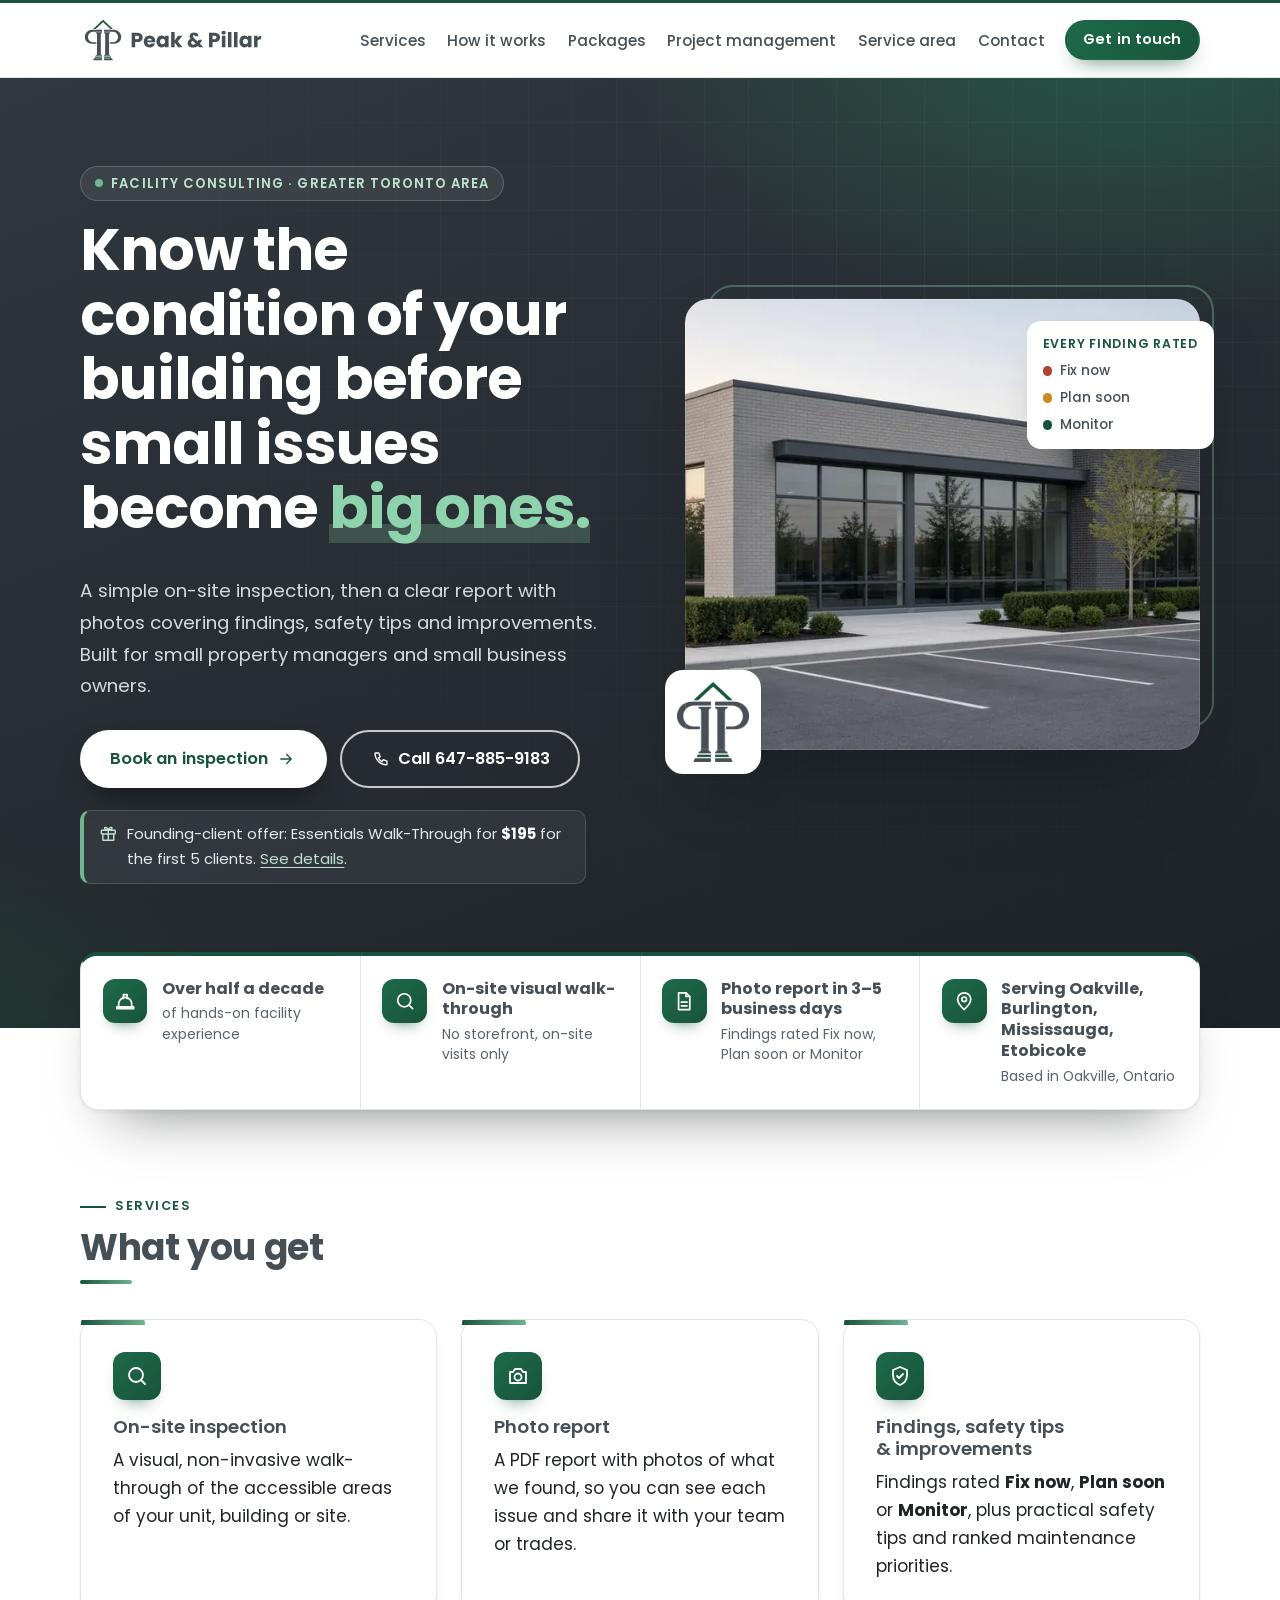
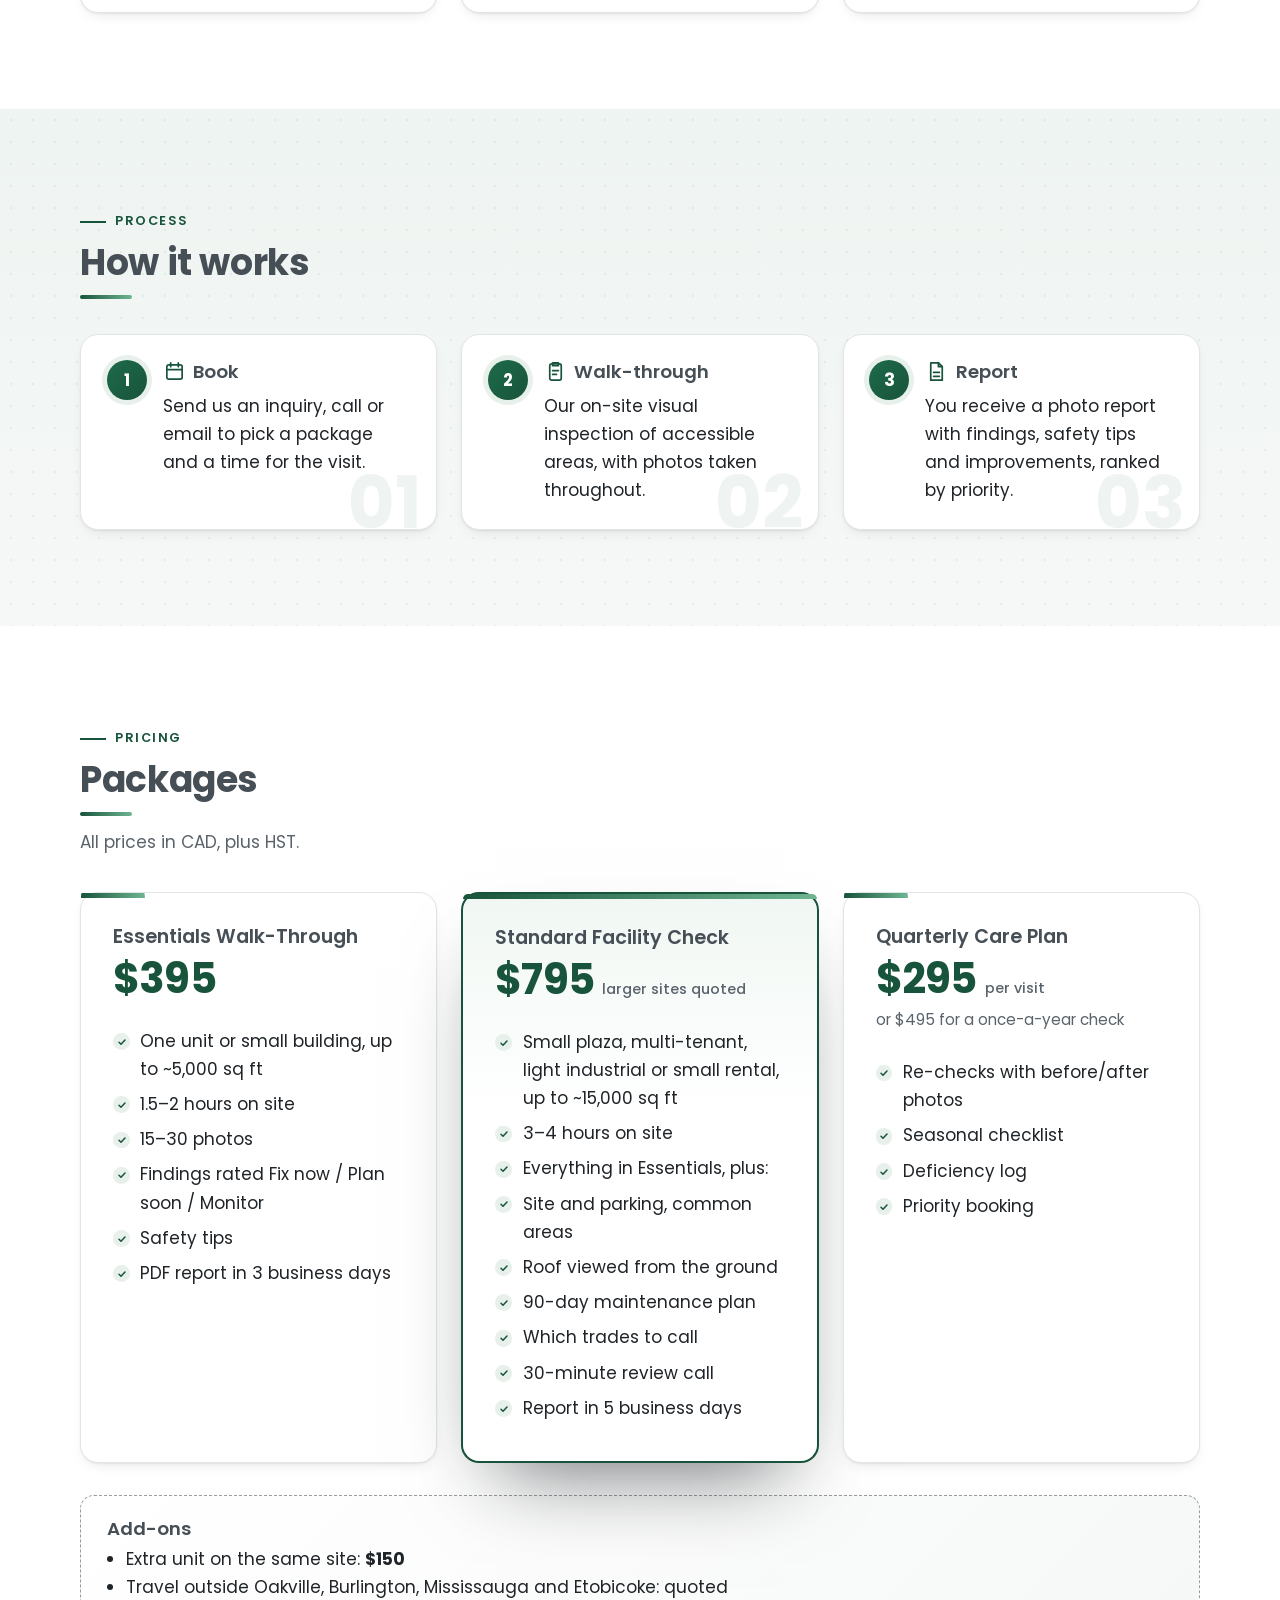
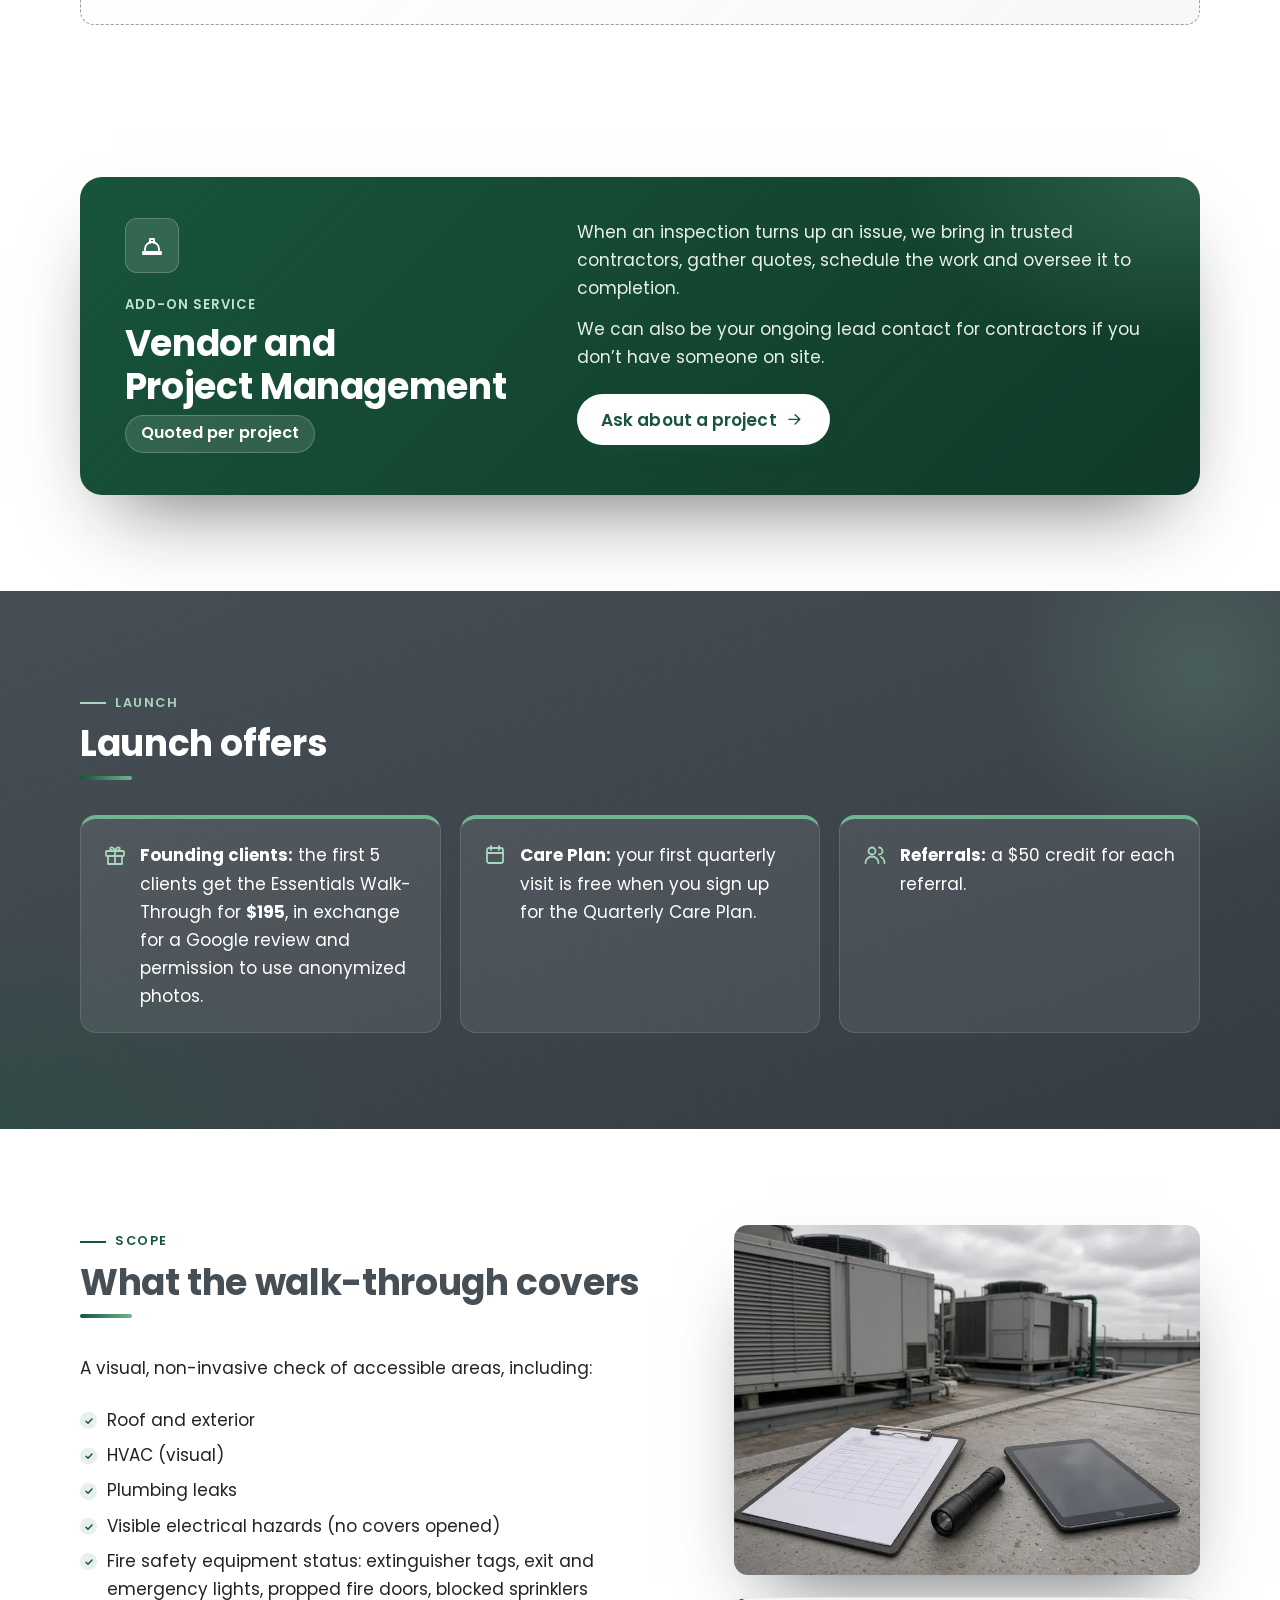
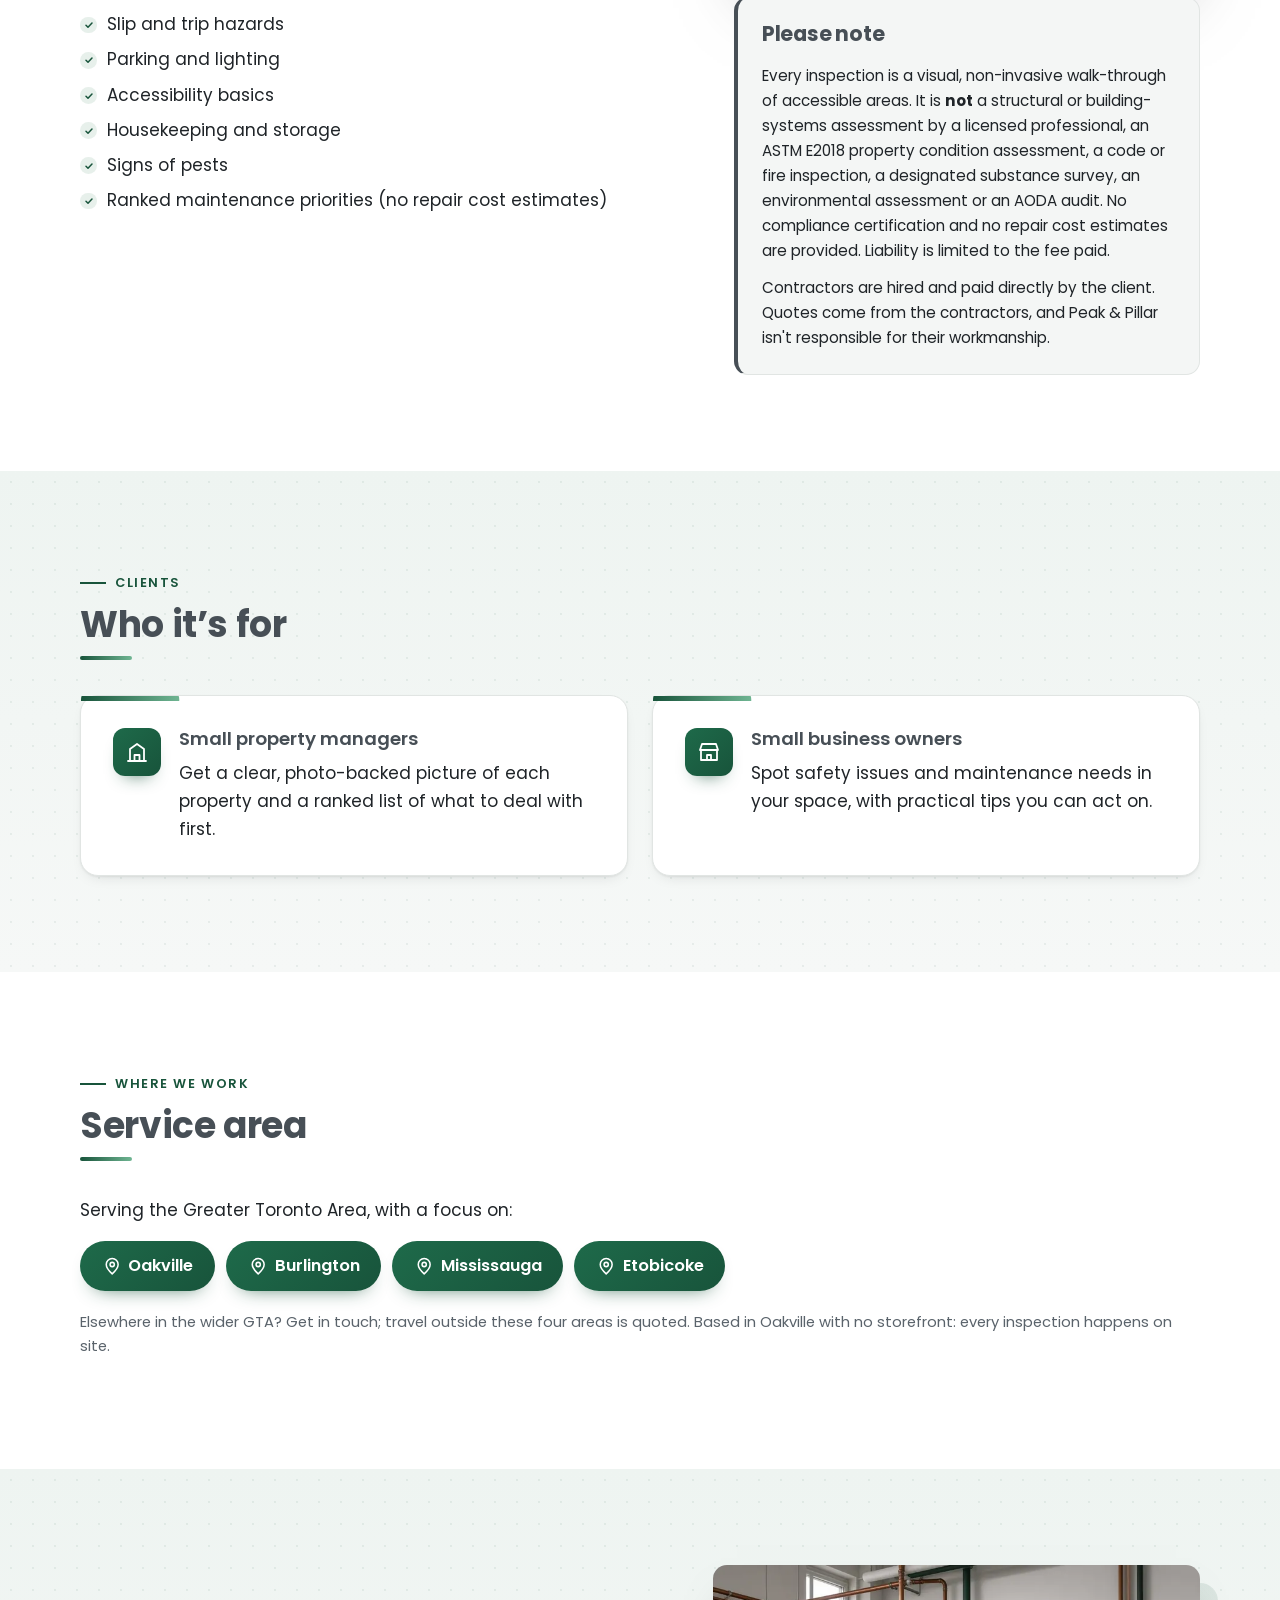
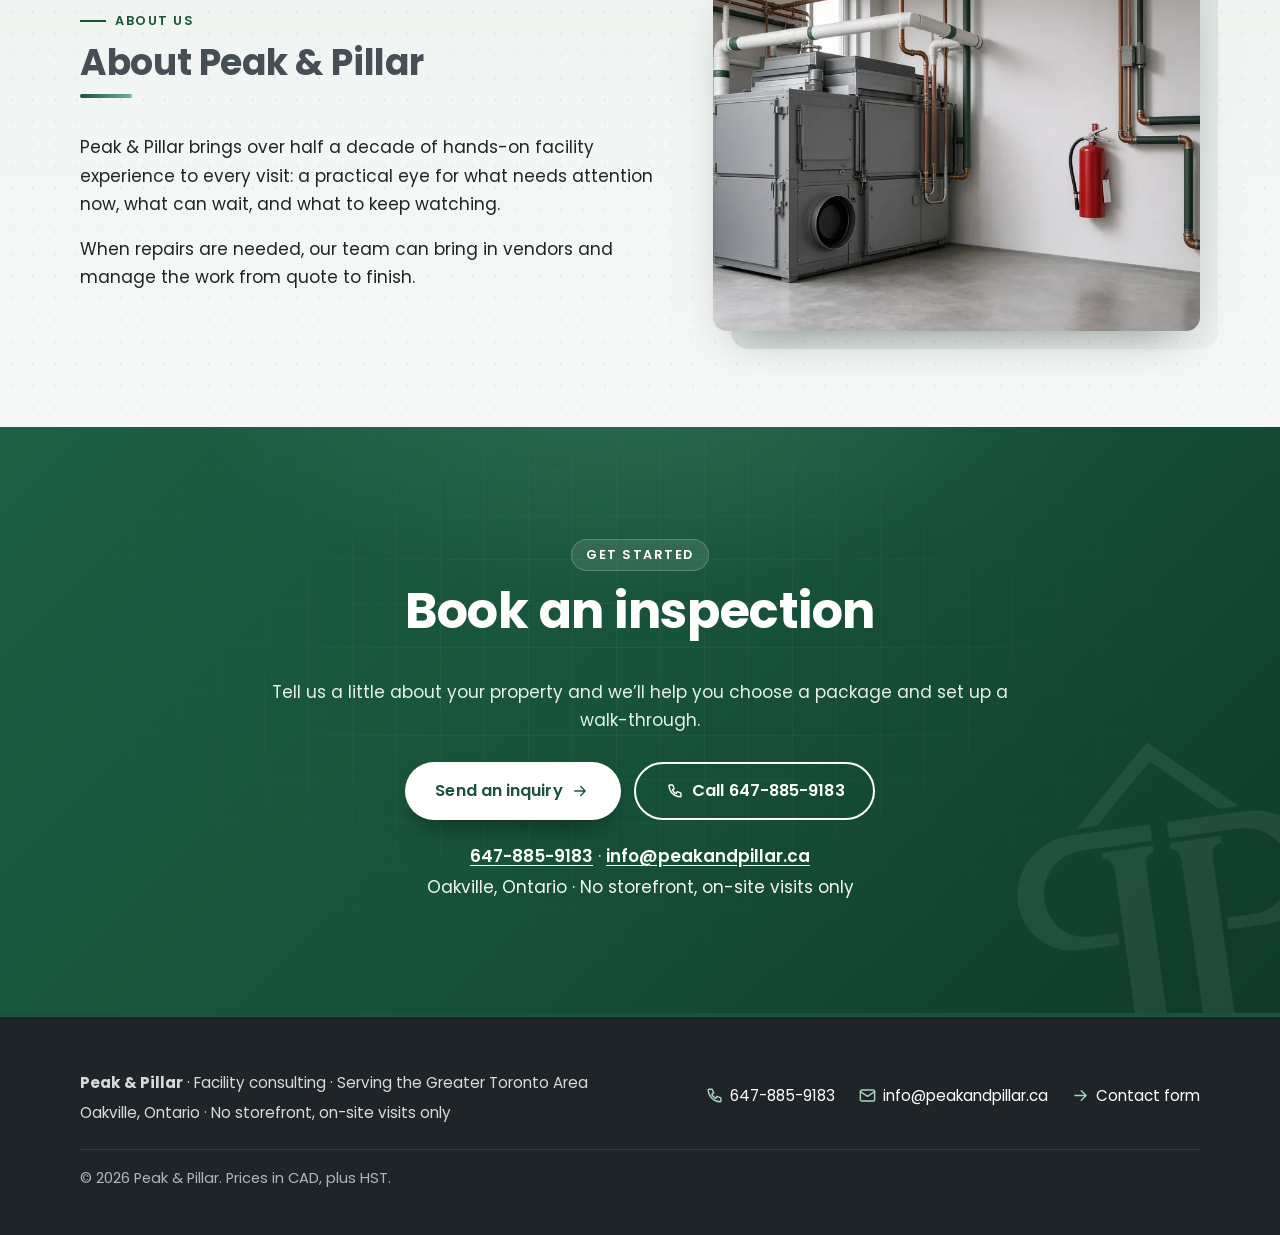
==== commit ec029220: "Site v3: bolder design, inquiry spelling Co-authored-by: iansakkalis4444-stack <iansakkalis4444-stac" ====
--- a/index.html
+++ b/index.html
@@ -98,11 +98,6 @@
           <a class="btn btn-primary btn-lg" href="contact/">Book an inspection <svg class="ico ico-btn" aria-hidden="true" focusable="false"><use href="#i-arrow"/></svg></a>
           <a class="btn btn-secondary btn-lg" href="tel:+16478859183"><svg class="ico ico-btn" aria-hidden="true" focusable="false"><use href="#i-phone"/></svg>Call 647-885-9183</a>
         </div>
-        <ul class="trust">
-          <li><svg class="ico" aria-hidden="true" focusable="false"><use href="#i-search"/></svg>On-site visual walk-through</li>
-          <li><svg class="ico" aria-hidden="true" focusable="false"><use href="#i-report"/></svg>Photo report in 3&ndash;5 business days</li>
-          <li><svg class="ico" aria-hidden="true" focusable="false"><use href="#i-pin"/></svg>Based in Oakville, Ontario</li>
-        </ul>
         <p class="offer-note"><svg class="ico" aria-hidden="true" focusable="false"><use href="#i-gift"/></svg><span>Founding-client offer: Essentials Walk-Through for <strong>$195</strong> for the first 5 clients. <a href="#offer">See details</a>.</span></p>
       </div>
       <figure class="hero-media">
@@ -121,13 +116,24 @@
     </div>
   </section>
 
+  <section class="facts" aria-label="Peak &amp; Pillar at a glance">
+    <div class="wrap">
+      <ul class="facts-list">
+        <li><span class="fact-ico"><svg class="ico" aria-hidden="true" focusable="false"><use href="#i-hardhat"/></svg></span><p><strong>Over half a decade</strong><span>of hands-on facility experience</span></p></li>
+        <li><span class="fact-ico"><svg class="ico" aria-hidden="true" focusable="false"><use href="#i-search"/></svg></span><p><strong>On-site visual walk-through</strong><span>No storefront, on-site visits only</span></p></li>
+        <li><span class="fact-ico"><svg class="ico" aria-hidden="true" focusable="false"><use href="#i-report"/></svg></span><p><strong>Photo report in 3&ndash;5 business days</strong><span>Findings rated Fix now, Plan soon or Monitor</span></p></li>
+        <li><span class="fact-ico"><svg class="ico" aria-hidden="true" focusable="false"><use href="#i-pin"/></svg></span><p><strong>Serving Oakville, Burlington, Mississauga, Etobicoke</strong><span>Based in Oakville, Ontario</span></p></li>
+      </ul>
+    </div>
+  </section>
+
   <section id="services" class="section reveal">
     <div class="wrap">
       <div class="section-head">
         <p class="kicker">Services</p>
         <h2>What you get</h2>
       </div>
-      <div class="grid-3">
+      <div class="grid-3 stagger">
         <article class="card">
           <span class="icon-badge"><svg class="ico" aria-hidden="true" focusable="false"><use href="#i-search"/></svg></span>
           <h3>On-site inspection</h3>
@@ -153,8 +159,8 @@
         <p class="kicker">Process</p>
         <h2>How it works</h2>
       </div>
-      <ol class="steps">
-        <li><span class="num" aria-hidden="true">1</span><div><h3><svg class="ico ico-inline" aria-hidden="true" focusable="false"><use href="#i-calendar"/></svg>Book</h3><p>Send us an enquiry, call or email to pick a package and a time for the visit.</p></div></li>
+      <ol class="steps stagger">
+        <li><span class="num" aria-hidden="true">1</span><div><h3><svg class="ico ico-inline" aria-hidden="true" focusable="false"><use href="#i-calendar"/></svg>Book</h3><p>Send us an inquiry, call or email to pick a package and a time for the visit.</p></div></li>
         <li><span class="num" aria-hidden="true">2</span><div><h3><svg class="ico ico-inline" aria-hidden="true" focusable="false"><use href="#i-clipboard"/></svg>Walk-through</h3><p>Our on-site visual inspection of accessible areas, with photos taken throughout.</p></div></li>
         <li><span class="num" aria-hidden="true">3</span><div><h3><svg class="ico ico-inline" aria-hidden="true" focusable="false"><use href="#i-report"/></svg>Report</h3><p>You receive a photo report with findings, safety tips and improvements, ranked by priority.</p></div></li>
       </ol>
@@ -168,7 +174,7 @@
         <h2>Packages</h2>
         <p class="section-intro">All prices in CAD, plus HST.</p>
       </div>
-      <div class="grid-3 packages">
+      <div class="grid-3 packages stagger">
         <article class="card pkg">
           <h3>Essentials Walk-Through</h3>
           <p class="price">$395</p>
@@ -242,7 +248,7 @@
         <p class="kicker kicker-light">Launch</p>
         <h2>Launch offers</h2>
       </div>
-      <ul class="offer-list">
+      <ul class="offer-list stagger">
         <li><svg class="ico" aria-hidden="true" focusable="false"><use href="#i-gift"/></svg><span><strong>Founding clients:</strong> the first 5 clients get the Essentials Walk-Through for <strong>$195</strong>, in exchange for a Google review and permission to use anonymized photos.</span></li>
         <li><svg class="ico" aria-hidden="true" focusable="false"><use href="#i-calendar"/></svg><span><strong>Care Plan:</strong> your first quarterly visit is free when you sign up for the Quarterly Care Plan.</span></li>
         <li><svg class="ico" aria-hidden="true" focusable="false"><use href="#i-users"/></svg><span><strong>Referrals:</strong> a $50 credit for each referral.</span></li>
@@ -291,7 +297,7 @@
         <p class="kicker">Clients</p>
         <h2>Who it&rsquo;s for</h2>
       </div>
-      <div class="grid-2">
+      <div class="grid-2 stagger">
         <article class="card card-row">
           <span class="icon-badge"><svg class="ico" aria-hidden="true" focusable="false"><use href="#i-building"/></svg></span>
           <div>
@@ -317,7 +323,7 @@
         <h2>Service area</h2>
       </div>
       <p>Serving the Greater Toronto Area, with a focus on:</p>
-      <ul class="pills">
+      <ul class="pills stagger">
         <li><svg class="ico" aria-hidden="true" focusable="false"><use href="#i-pin"/></svg>Oakville</li>
         <li><svg class="ico" aria-hidden="true" focusable="false"><use href="#i-pin"/></svg>Burlington</li>
         <li><svg class="ico" aria-hidden="true" focusable="false"><use href="#i-pin"/></svg>Mississauga</li>
@@ -337,18 +343,20 @@
       <p>Peak &amp; Pillar brings over half a decade of hands-on facility experience to every visit: a practical eye for what needs attention now, what can wait, and what to keep watching.</p>
       <p>When repairs are needed, our team can bring in vendors and manage the work from quote to finish.</p>
       </div>
-      <figure class="photo-frame">
+      <figure class="photo-frame photo-offset">
         <img class="photo" src="assets/photo-mechanical.webp" width="800" height="600" loading="lazy" decoding="async" alt="Tidy mechanical room with an air handling unit, insulated piping and a wall-mounted fire extinguisher">
       </figure>
     </div>
   </section>
 
-  <section id="contact" class="section reveal contact">
+  <section id="contact" class="section reveal contact cta-band">
+    <img class="cta-mark" src="assets/mark-400.webp" width="361" height="400" alt="" aria-hidden="true" loading="lazy" decoding="async">
     <div class="wrap narrow center">
+      <p class="kicker kicker-light">Get started</p>
       <h2>Book an inspection</h2>
       <p>Tell us a little about your property and we&rsquo;ll help you choose a package and set up a walk-through.</p>
       <div class="cta-row center">
-        <a class="btn btn-light btn-lg" href="contact/">Send an enquiry <svg class="ico ico-btn" aria-hidden="true" focusable="false"><use href="#i-arrow"/></svg></a>
+        <a class="btn btn-light btn-lg" href="contact/">Send an inquiry <svg class="ico ico-btn" aria-hidden="true" focusable="false"><use href="#i-arrow"/></svg></a>
         <a class="btn btn-outline-light btn-lg" href="tel:+16478859183"><svg class="ico ico-btn" aria-hidden="true" focusable="false"><use href="#i-phone"/></svg>Call 647-885-9183</a>
       </div>
       <p class="contact-lines"><a href="tel:+16478859183">647-885-9183</a> &middot; <a href="mailto:info@peakandpillar.ca">info@peakandpillar.ca</a></p>
--- a/styles.css
+++ b/styles.css
@@ -285,3 +285,193 @@
   .info-card,.form-card{padding:1.4rem}
   .thanks{padding:4rem 0}
 }
+
+/* ===================== v3: more oomph ===================== */
+:root{
+  --night:#262C31;      /* deep charcoal (darker shade of #474F56) */
+  --mint:#8FD3AE;       /* light green for text on dark */
+  --mint-soft:#BFE3CF;
+  --shadow-xl:0 40px 80px -36px rgba(16,20,23,.65);
+}
+.site-header{border-top:3px solid var(--green)}
+.site-header .brand img{transition:transform .25s ease}
+.site-header .brand:hover img{transform:scale(1.03)}
+
+/* buttons: more confident */
+.btn{letter-spacing:.005em}
+.btn-primary{background:linear-gradient(135deg,#1E6A4A,var(--green));box-shadow:0 10px 22px -12px rgba(24,84,59,.9)}
+.btn-primary:hover{background:linear-gradient(135deg,var(--green),var(--green-dark))}
+.btn:hover{transform:translateY(-3px);box-shadow:0 16px 28px -14px rgba(16,20,23,.6)}
+.btn-lg{padding:1rem 1.75rem}
+
+/* dark hero band (home hero, contact hero, thanks) */
+.hero,.hero-band{position:relative;overflow:hidden;color:#E6EAEC;background:
+  radial-gradient(52rem 30rem at 88% -5%,rgba(36,122,86,.50),transparent 62%),
+  radial-gradient(40rem 26rem at -8% 105%,rgba(24,84,59,.40),transparent 60%),
+  linear-gradient(160deg,#30373D 0%,var(--night) 55%,#1D2226 100%)}
+.hero::before,.hero-band::before{content:"";position:absolute;inset:0;background-image:linear-gradient(rgba(255,255,255,.045) 1px,transparent 1px),linear-gradient(90deg,rgba(255,255,255,.045) 1px,transparent 1px);background-size:44px 44px;-webkit-mask-image:radial-gradient(ellipse at 70% 20%,#000 0%,transparent 70%);mask-image:radial-gradient(ellipse at 70% 20%,#000 0%,transparent 70%);pointer-events:none}
+.hero{padding:5.5rem 0 9rem}
+.hero-band>.wrap{position:relative}
+.hero h1,.hero-band h1{color:#fff}
+.hero h1{font-size:clamp(2.2rem,4.8vw,3.6rem)}
+.hero .accent{color:var(--mint);background:linear-gradient(transparent 70%,rgba(143,211,174,.22) 70%,rgba(143,211,174,.22) 94%,transparent 94%)}
+.hero .lead,.hero-band .lead{color:#D5DADD}
+.hero .eyebrow,.hero-band .eyebrow{background:rgba(255,255,255,.07);border:1px solid rgba(255,255,255,.18);color:var(--mint-soft);box-shadow:none}
+.hero .dot,.hero-band .dot{background:#6FB592;animation:pulse 2.6s ease-out infinite}
+@keyframes pulse{0%{box-shadow:0 0 0 0 rgba(111,181,146,.6)}70%,100%{box-shadow:0 0 0 9px rgba(111,181,146,0)}}
+.hero .btn-primary,.hero-band .btn-primary{background:#fff;color:var(--green);box-shadow:0 14px 30px -14px rgba(0,0,0,.7)}
+.hero .btn-primary:hover,.hero-band .btn-primary:hover{background:var(--green-soft);color:var(--green-dark)}
+.hero .btn-secondary,.hero-band .btn-secondary{background:transparent;border-color:rgba(255,255,255,.75);color:#fff}
+.hero .btn-secondary:hover,.hero-band .btn-secondary:hover{background:rgba(255,255,255,.12);border-color:#fff;color:#fff}
+.hero .offer-note{background:rgba(255,255,255,.06);border:1px solid rgba(255,255,255,.14);border-left:4px solid #6FB592;color:#E6EAEC}
+.hero .offer-note strong{color:#fff}
+.hero .offer-note a,.hero-band p a{color:var(--mint-soft)}
+.hero .offer-note a:hover,.hero-band p a:hover{color:#fff}
+.hero .offer-note .ico{color:var(--mint-soft)}
+.hero-inner{grid-template-columns:1.05fr 1fr;gap:4rem}
+.hero-media .photo{aspect-ratio:4/3.5;border-radius:24px;box-shadow:var(--shadow-xl)}
+.hero-media::before{border-color:rgba(143,211,174,.35)}
+.hero-media::after{content:"";position:absolute;inset:0;border-radius:24px;box-shadow:inset 0 0 0 1px rgba(255,255,255,.12);pointer-events:none}
+.hero-chip{animation:float 7s ease-in-out 1.2s infinite}
+@keyframes float{50%{transform:translateY(-7px)}}
+/* focus rings that stay visible on dark backgrounds */
+.hero :focus-visible,.hero-band :focus-visible,.offer :focus-visible,.cta-band :focus-visible,.vendor-card :focus-visible,.info-card :focus-visible,.site-footer :focus-visible{outline-color:#fff}
+
+/* facts strip, overlapping the hero */
+.facts{position:relative;z-index:2;margin-top:-4.75rem}
+.facts-list{list-style:none;margin:0;padding:0;display:grid;grid-template-columns:repeat(4,1fr);gap:1px;background:var(--line);border:1px solid var(--line);border-top:4px solid var(--green);border-radius:18px;overflow:hidden;box-shadow:0 34px 60px -34px rgba(16,20,23,.55),0 2px 6px rgba(16,20,23,.05);animation:rise .9s .35s cubic-bezier(.2,.7,.2,1) both}
+.facts-list li{display:flex;gap:.9rem;align-items:flex-start;background:#fff;padding:1.45rem 1.35rem;transition:background .25s ease}
+.facts-list li:hover{background:#F6FAF8}
+.facts-list p{margin:0}
+.facts-list strong{display:block;color:var(--charcoal);font-weight:700;font-size:1rem;line-height:1.3}
+.facts-list span:not(.fact-ico){display:block;color:var(--muted);font-size:.87rem;line-height:1.45;margin-top:.25rem}
+.fact-ico{flex:none;display:grid;place-items:center;width:2.8rem;height:2.8rem;border-radius:12px;background:linear-gradient(135deg,#1E6A4A,var(--green));color:#fff;box-shadow:0 8px 16px -10px rgba(24,84,59,.9);transition:transform .25s ease}
+.facts-list li:hover .fact-ico{transform:rotate(-6deg) scale(1.06)}
+.fact-ico .ico{width:1.4rem;height:1.4rem}
+#services{padding-top:5rem}
+#packages{padding-bottom:3.5rem}
+.vendor-head .icon-badge{display:grid}
+.card-row .icon-badge{flex:none}
+
+/* section heads */
+.section-head h2::after{content:"";display:block;width:3.25rem;height:4px;border-radius:4px;margin-top:.65rem;background:linear-gradient(90deg,var(--green),#6FB592)}
+.section{padding:6rem 0}
+.section.alt{background:radial-gradient(rgba(24,84,59,.07) 1px,transparent 1.3px) 0 0/22px 22px,linear-gradient(180deg,#EEF4F1,#F6F8F7)}
+
+/* cards */
+.icon-badge{background:linear-gradient(135deg,#1E6A4A,var(--green));color:#fff;box-shadow:0 10px 18px -12px rgba(24,84,59,.9)}
+.card{border-radius:18px;padding:2rem}
+.card::before{height:5px;border-radius:18px 18px 0 0;background:linear-gradient(90deg,var(--green),#6FB592)}
+.card:hover{transform:translateY(-6px);border-color:rgba(24,84,59,.35);box-shadow:var(--shadow-xl)}
+.card:hover .icon-badge{background:linear-gradient(135deg,#1E6A4A,var(--green));transform:rotate(-6deg) scale(1.06)}
+.steps li{counter-increment:s;border-radius:18px;overflow:hidden}
+.steps li::after{content:"0" counter(s);content:"0" counter(s) / "";position:absolute;right:.9rem;bottom:-.6rem;font-size:4.5rem;font-weight:700;line-height:1;color:rgba(24,84,59,.07);pointer-events:none}
+.steps li:hover{transform:translateY(-6px);box-shadow:var(--shadow-xl)}
+.num{background:linear-gradient(135deg,#1E6A4A,var(--green))}
+
+/* packages */
+.price{font-size:2.6rem}
+.pkg.featured{background:linear-gradient(180deg,#F0F7F3 0%,#fff 38%);border:2px solid var(--green);box-shadow:var(--shadow-xl)}
+.pkg h3{font-size:1.2rem}
+.addons{border:1.5px dashed rgba(71,79,86,.55);background:linear-gradient(135deg,#fff,#F6F8F7)}
+
+/* vendor card: deep green */
+.vendor-card{background:radial-gradient(32rem 18rem at 100% 0%,rgba(111,181,146,.28),transparent 60%),linear-gradient(135deg,var(--green),#103A29);color:#E7F0EB;border:0;border-radius:22px;box-shadow:var(--shadow-xl);padding:2.6rem 2.8rem}
+.vendor-card h2{color:#fff}
+.vendor-card .eyebrow{color:var(--mint-soft)}
+.vendor-card .icon-badge{background:rgba(255,255,255,.12);box-shadow:inset 0 0 0 1px rgba(255,255,255,.2)}
+.vendor-card .price-line{display:inline-block;color:#fff;background:rgba(255,255,255,.12);border:1px solid rgba(255,255,255,.22);padding:.3rem .95rem;border-radius:999px;font-size:1.02rem}
+.vendor-card .btn-primary{background:#fff;color:var(--green)}
+.vendor-card .btn-primary:hover{background:var(--green-soft);color:var(--green-dark)}
+
+/* launch offers */
+.offer{background:radial-gradient(40rem 22rem at 0% 100%,rgba(24,84,59,.35),transparent 60%),linear-gradient(160deg,var(--charcoal),#353C42)}
+.offer-list li{border-radius:16px;padding:1.4rem 1.4rem}
+
+/* photos */
+.photo-offset{position:relative}
+.photo-offset::before{content:"";position:absolute;inset:18px -18px -18px 18px;border-radius:calc(var(--radius) + 4px);background:linear-gradient(135deg,rgba(24,84,59,.18),rgba(24,84,59,.04));z-index:0}
+.photo-offset .photo{position:relative}
+.scope-side .photo-frame .photo{box-shadow:var(--shadow-xl)}
+
+/* service area pills */
+.pills li{padding:.7rem 1.35rem;font-size:1.02rem;background:linear-gradient(135deg,#1E6A4A,var(--green));box-shadow:0 10px 20px -14px rgba(24,84,59,.9)}
+
+/* bold call-to-action band */
+.cta-band{padding:7rem 0;background:radial-gradient(44rem 22rem at 50% -10%,rgba(143,211,174,.16),transparent 65%),linear-gradient(135deg,#1C5F43 0%,var(--green) 45%,#0F3A28 100%)}
+.cta-band::before{background:none;background-image:linear-gradient(rgba(255,255,255,.05) 1px,transparent 1px),linear-gradient(90deg,rgba(255,255,255,.05) 1px,transparent 1px);background-size:44px 44px;-webkit-mask-image:radial-gradient(ellipse at 50% 40%,#000,transparent 70%);mask-image:radial-gradient(ellipse at 50% 40%,#000,transparent 70%)}
+.cta-band h2{font-size:clamp(2rem,4.2vw,3.1rem)}
+.cta-band p{color:#E7F0EB}
+.cta-band .kicker::before{display:none}
+.cta-band .kicker{color:#fff;background:rgba(255,255,255,.1);border:1px solid rgba(255,255,255,.2);padding:.3rem .85rem;border-radius:999px}
+.cta-mark{position:absolute;width:300px;height:auto;right:-40px;bottom:-60px;filter:brightness(0) invert(1);opacity:.07;pointer-events:none;transform:rotate(-8deg)}
+.cta-band .btn-light{box-shadow:0 14px 30px -14px rgba(0,0,0,.6)}
+.cta-band .contact-lines a{font-weight:600}
+.cta-slim{padding:4.5rem 0}
+.cta-slim-inner{display:flex;align-items:center;justify-content:space-between;gap:1.5rem 3rem;flex-wrap:wrap}
+.cta-slim h2{margin-bottom:.2em}
+.cta-slim .cta-row{margin:0}
+.cta-slim .contact-address{margin:0}
+
+/* contact page */
+.page-hero.hero-band{padding:4.5rem 0 7.5rem}
+.contact-page{padding-top:0}
+.contact-grid{position:relative;z-index:2;margin-top:-4.5rem}
+.info-card{background:radial-gradient(26rem 16rem at 100% 0%,rgba(111,181,146,.25),transparent 60%),linear-gradient(160deg,var(--green),#103A29);border-radius:20px;box-shadow:var(--shadow-xl)}
+.info-list .ico{background:rgba(255,255,255,.12);color:#CFEBDC}
+.info-card .label{color:#CFE3D8}
+.info-area .small{color:#E0ECE5}
+.info-area .pills li{background:rgba(255,255,255,.14);box-shadow:none}
+.form-card{border-radius:20px;border-top:5px solid var(--green);box-shadow:var(--shadow-xl)}
+.contact-page{padding-bottom:6rem}
+
+/* thanks */
+.thanks.hero-band{padding:7rem 0;min-height:62vh}
+.thanks-icon{background:#fff;color:var(--green);box-shadow:0 0 0 10px rgba(255,255,255,.12),0 0 0 20px rgba(255,255,255,.05);animation:pop .7s cubic-bezier(.2,.9,.3,1.3) both}
+@keyframes pop{from{transform:scale(.6);opacity:0}to{transform:none;opacity:1}}
+.thanks.hero-band p{color:#E6EAEC}
+.thanks.hero-band .lead{color:#D5DADD}
+
+/* footer */
+.site-footer{border-top:4px solid var(--green);padding:3rem 0 2.5rem}
+
+/* staggered children in revealed sections */
+.js .reveal.in .stagger>*{animation:rise .65s cubic-bezier(.2,.7,.2,1) backwards}
+.js .reveal.in .stagger>:nth-child(2){animation-delay:.09s}
+.js .reveal.in .stagger>:nth-child(3){animation-delay:.18s}
+.js .reveal.in .stagger>:nth-child(4){animation-delay:.27s}
+
+@media (prefers-reduced-motion:reduce){
+  .facts-list li:hover .fact-ico,.card:hover .icon-badge{transform:none}
+  .hero-chip{animation:none}
+}
+@media (max-width:960px){
+  .hero{padding:4rem 0 8rem}
+  .hero-inner{grid-template-columns:1fr;gap:3rem}
+  .hero-media .photo{aspect-ratio:16/10}
+  .facts-list{grid-template-columns:repeat(2,1fr)}
+  .vendor-card{padding:1.8rem}
+  .cta-slim-inner{flex-direction:column;align-items:flex-start}
+}
+@media (max-width:600px){
+  .hero{padding:2.5rem 0 7rem}
+  .hero h1{font-size:2rem}
+  .facts{margin-top:-4.25rem}
+  .facts-list{grid-template-columns:1fr}
+  .facts-list li{padding:1.1rem 1.15rem}
+  #services{padding-top:3.75rem}
+  #packages{padding-bottom:2.5rem}
+  .section{padding:3.75rem 0}
+  .cta-band{padding:4.5rem 0}
+  .cta-slim{padding:3.5rem 0}
+  .cta-slim .cta-row{width:100%}
+  .cta-mark{width:200px;right:-50px;bottom:-40px}
+  .page-hero.hero-band{padding:2.5rem 0 6rem}
+  .contact-grid{margin-top:-4rem}
+  .contact-page{padding-bottom:3.75rem}
+  .thanks.hero-band{padding:4.5rem 0}
+  .photo-offset::before{inset:12px -8px -12px 12px}
+  .vendor-card{padding:1.4rem}
+  .card{padding:1.4rem}
+  .price{font-size:2.3rem}
+}
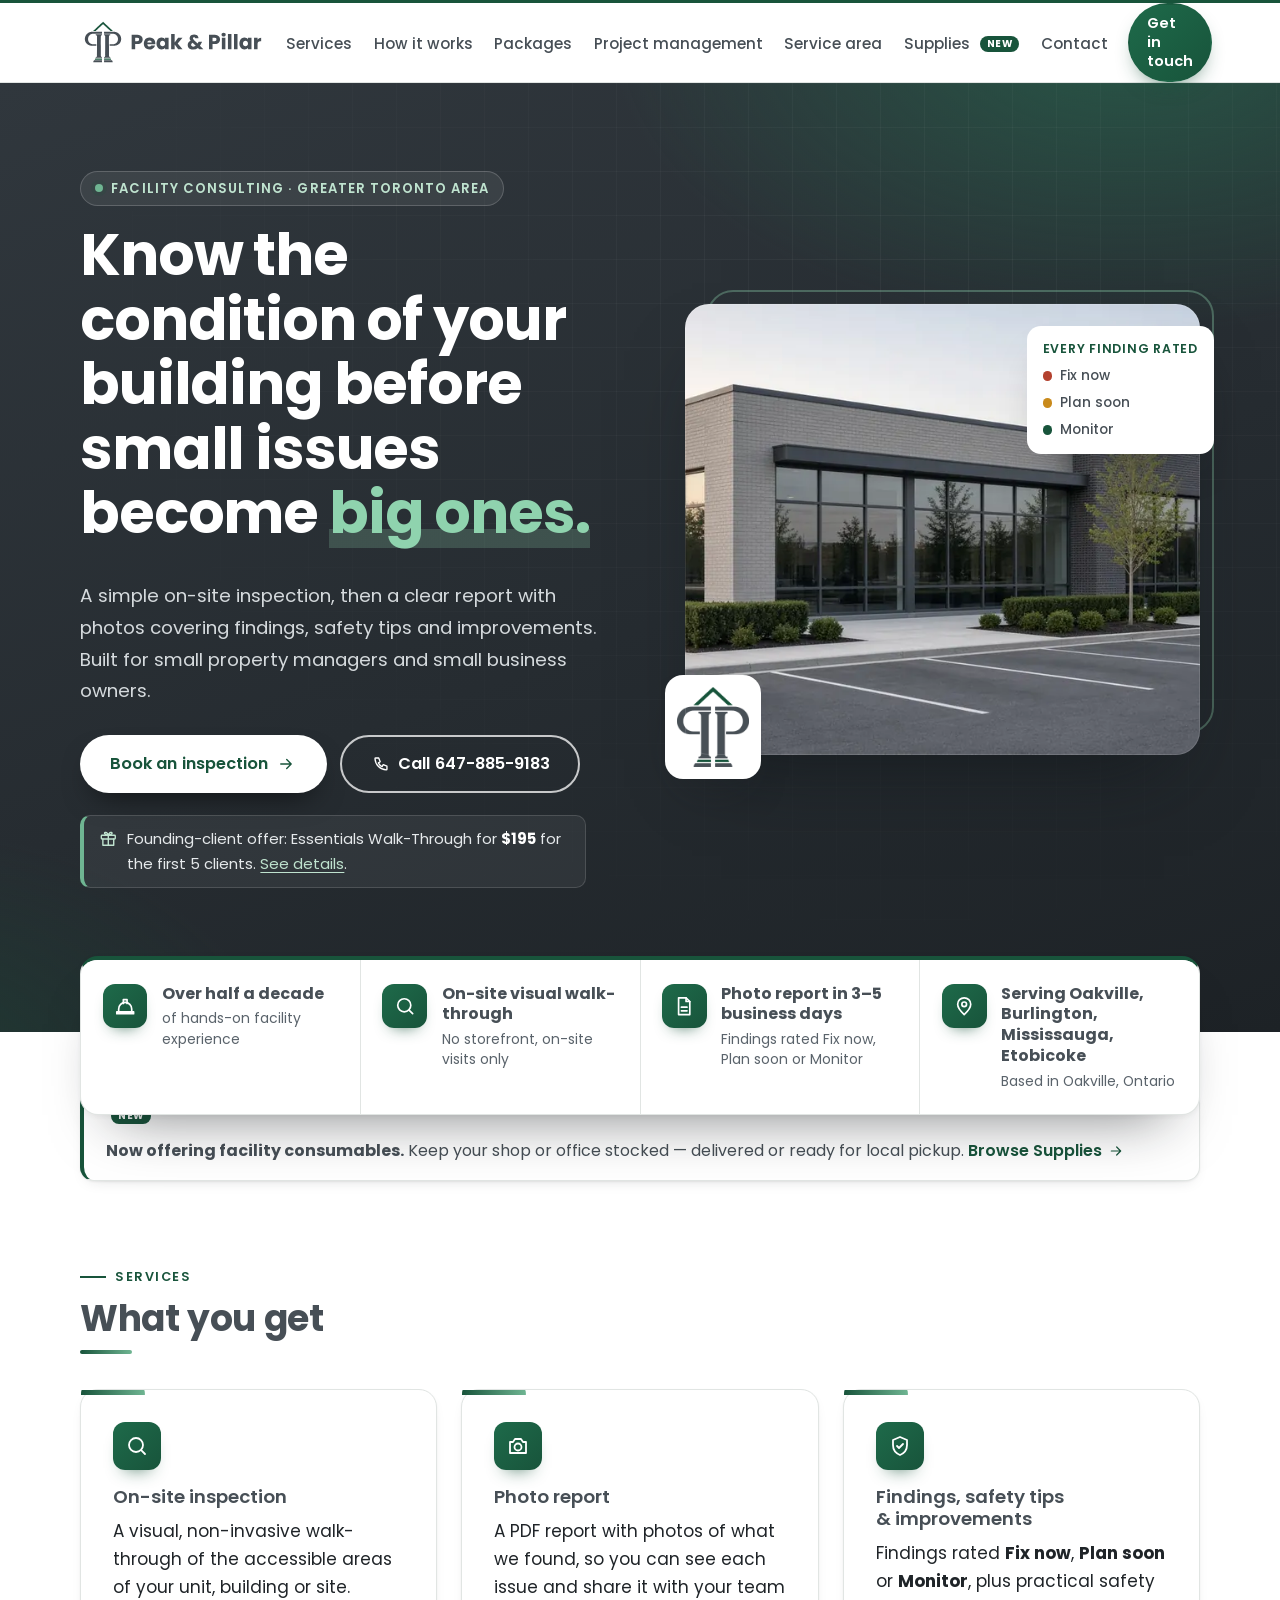
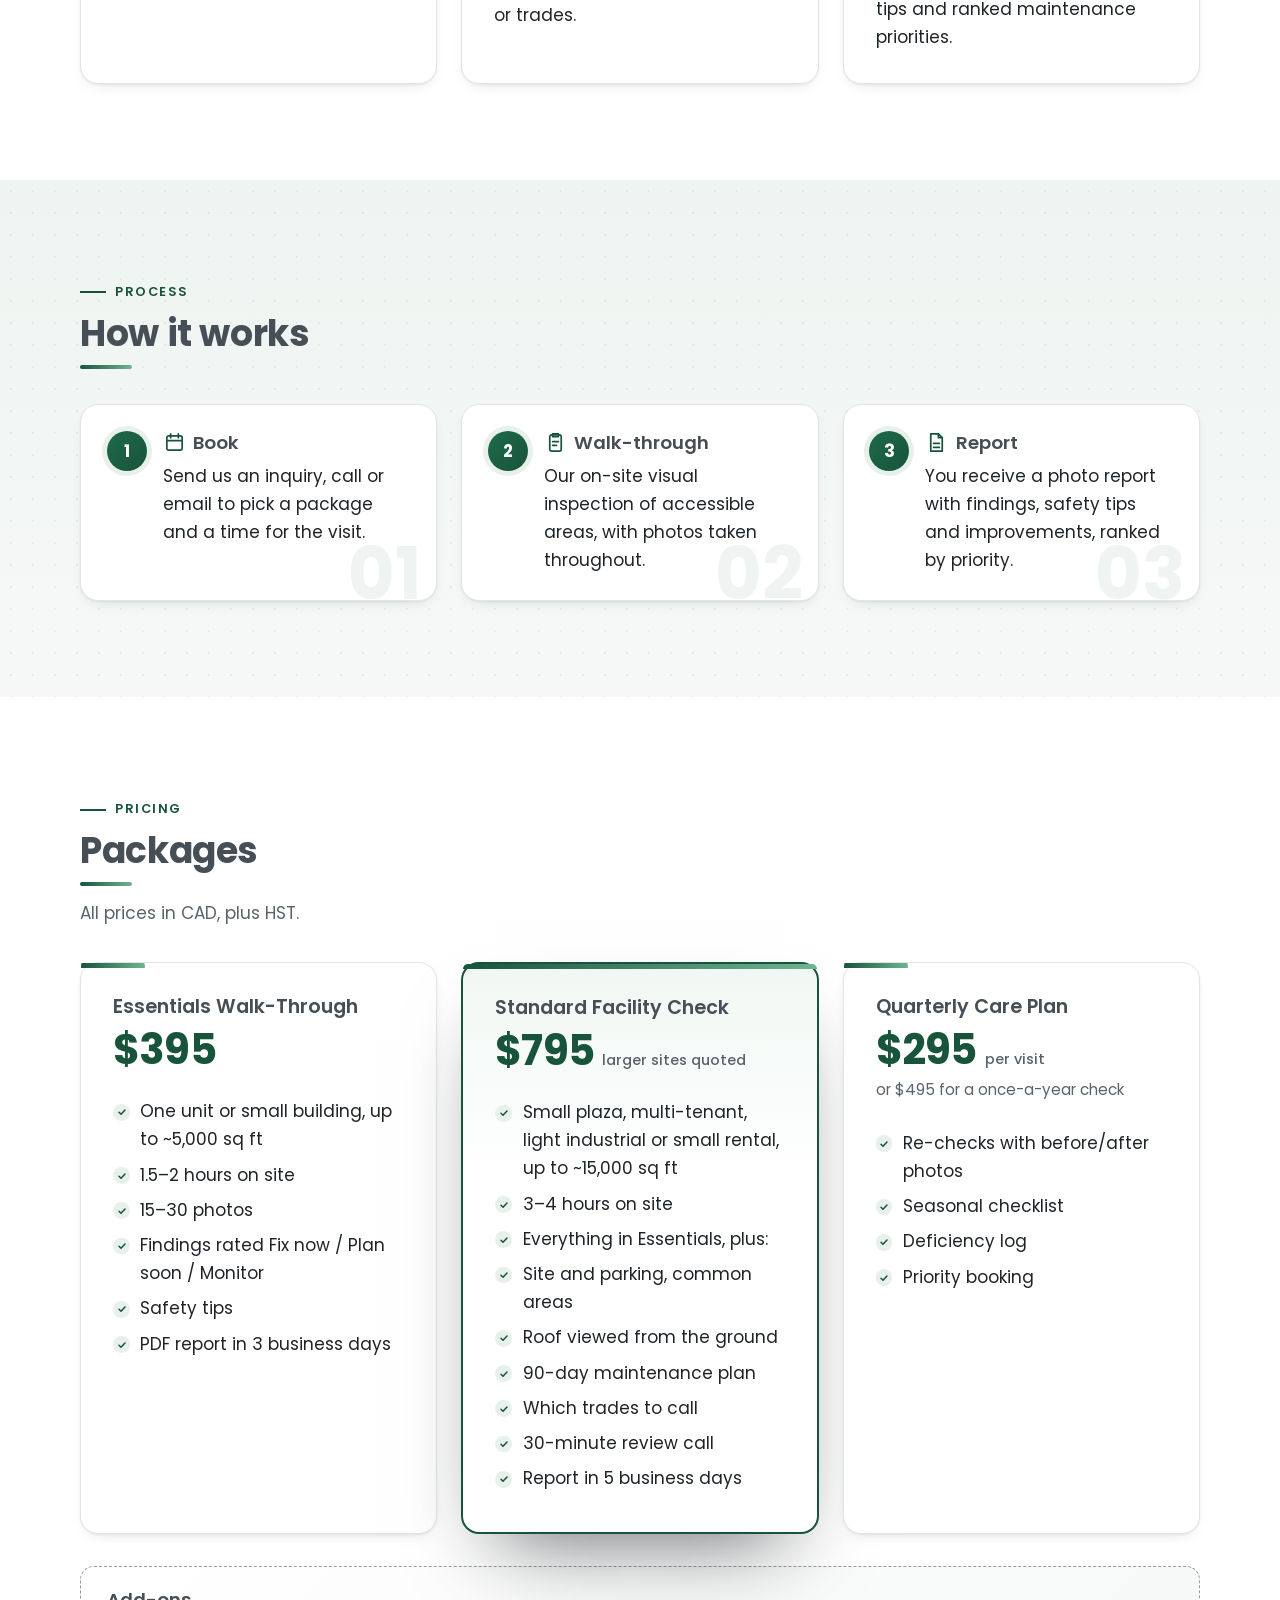
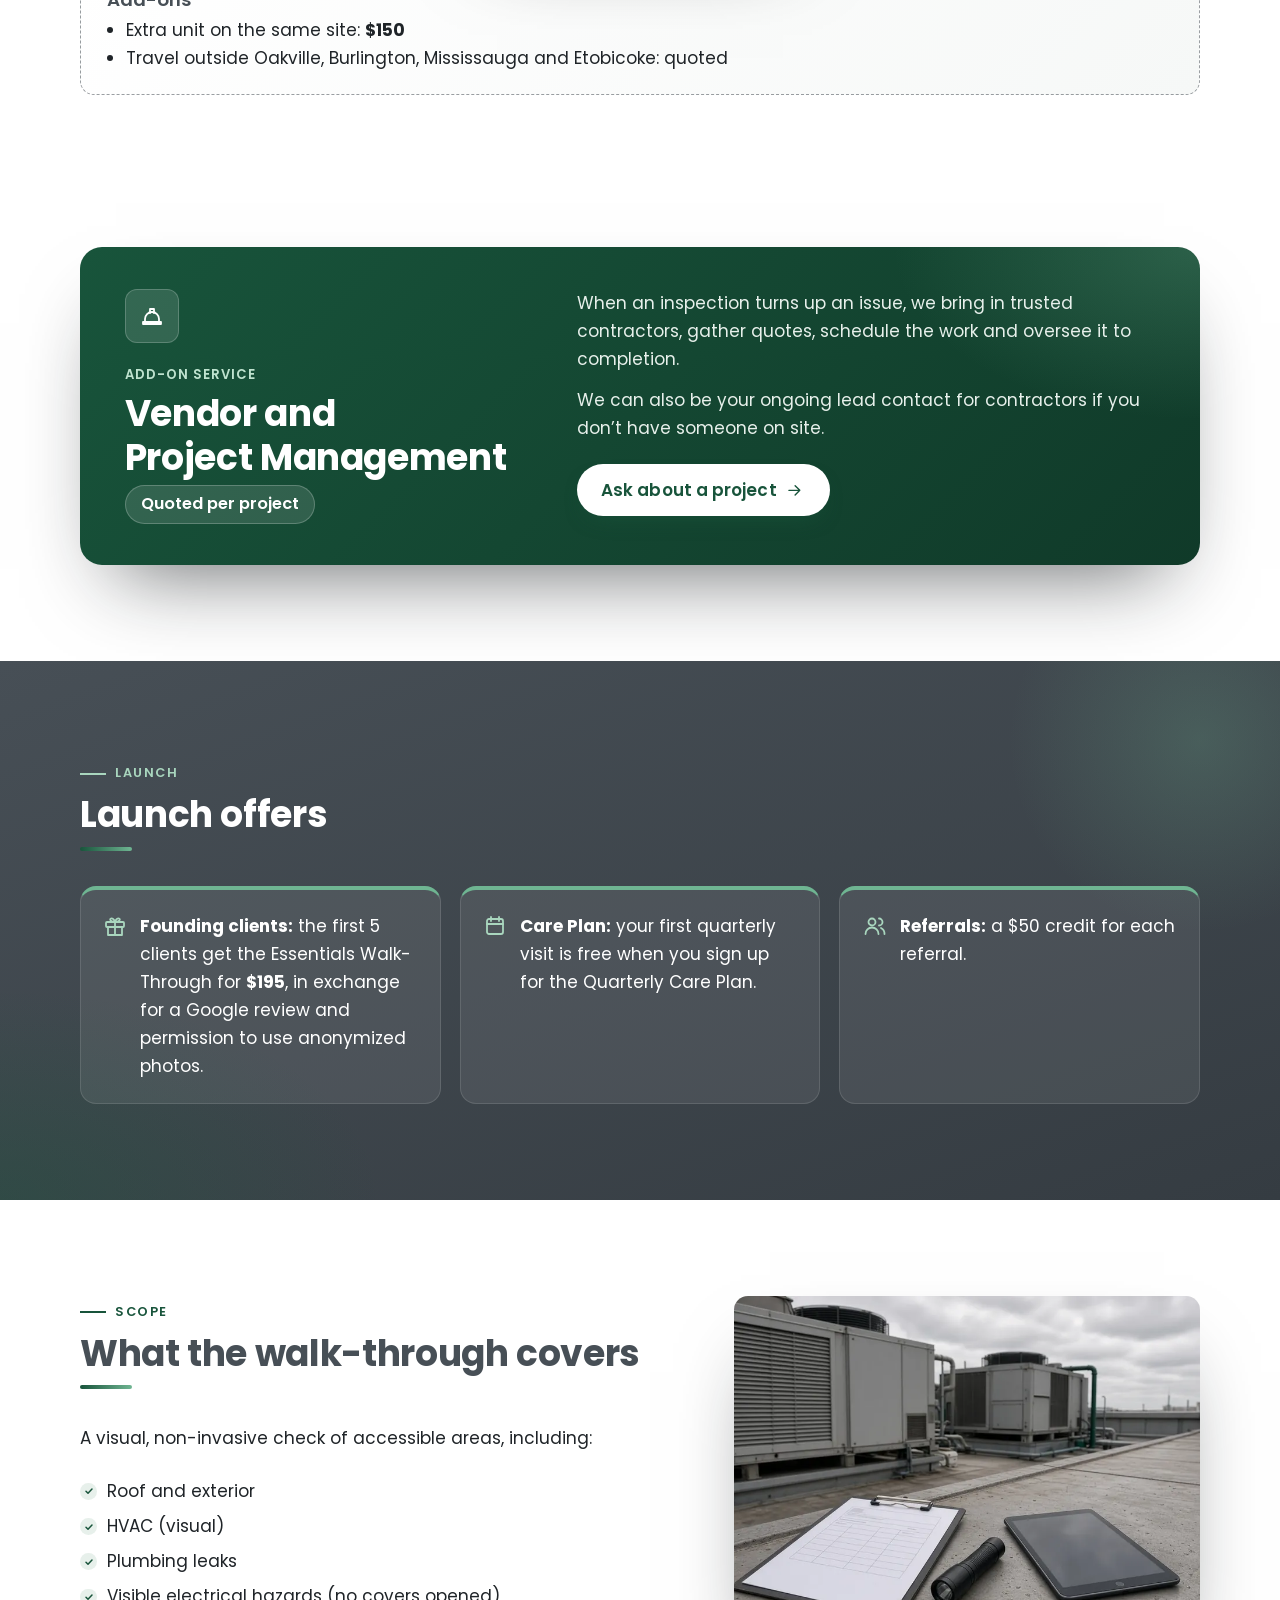
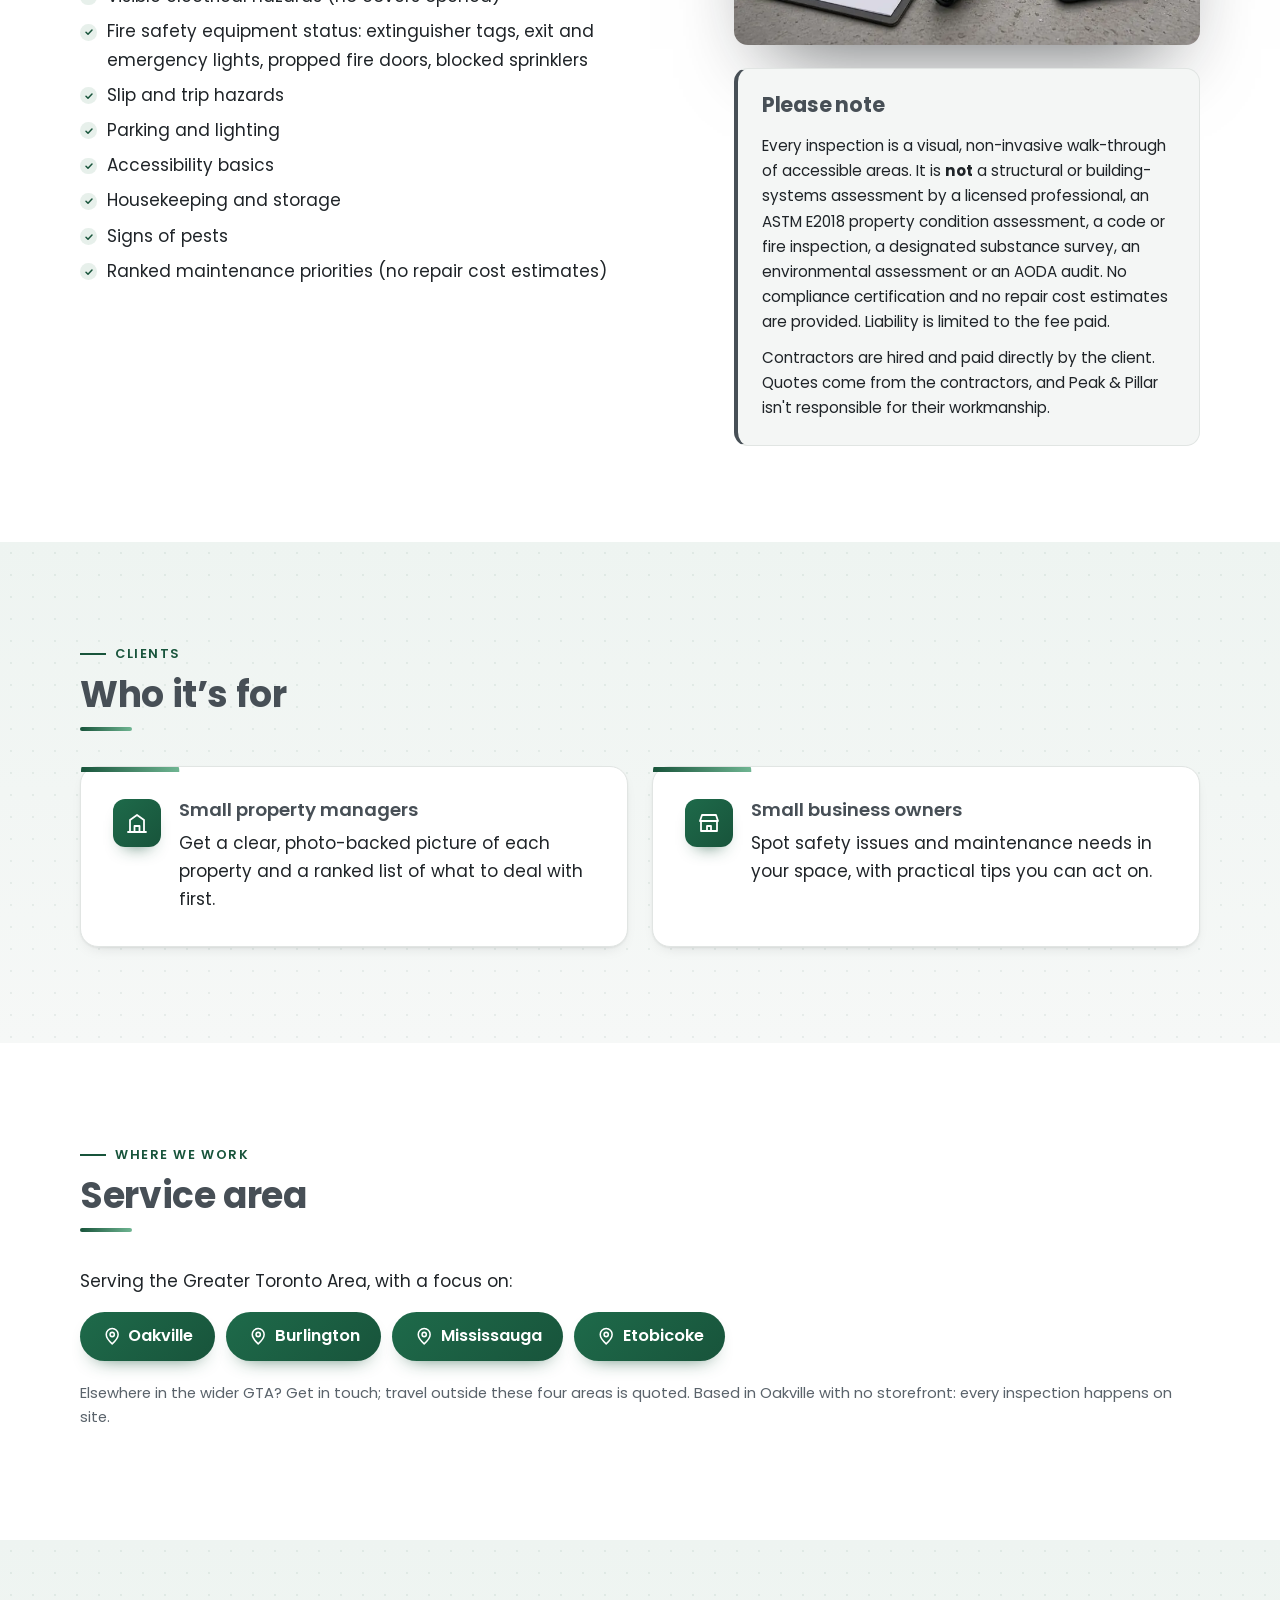
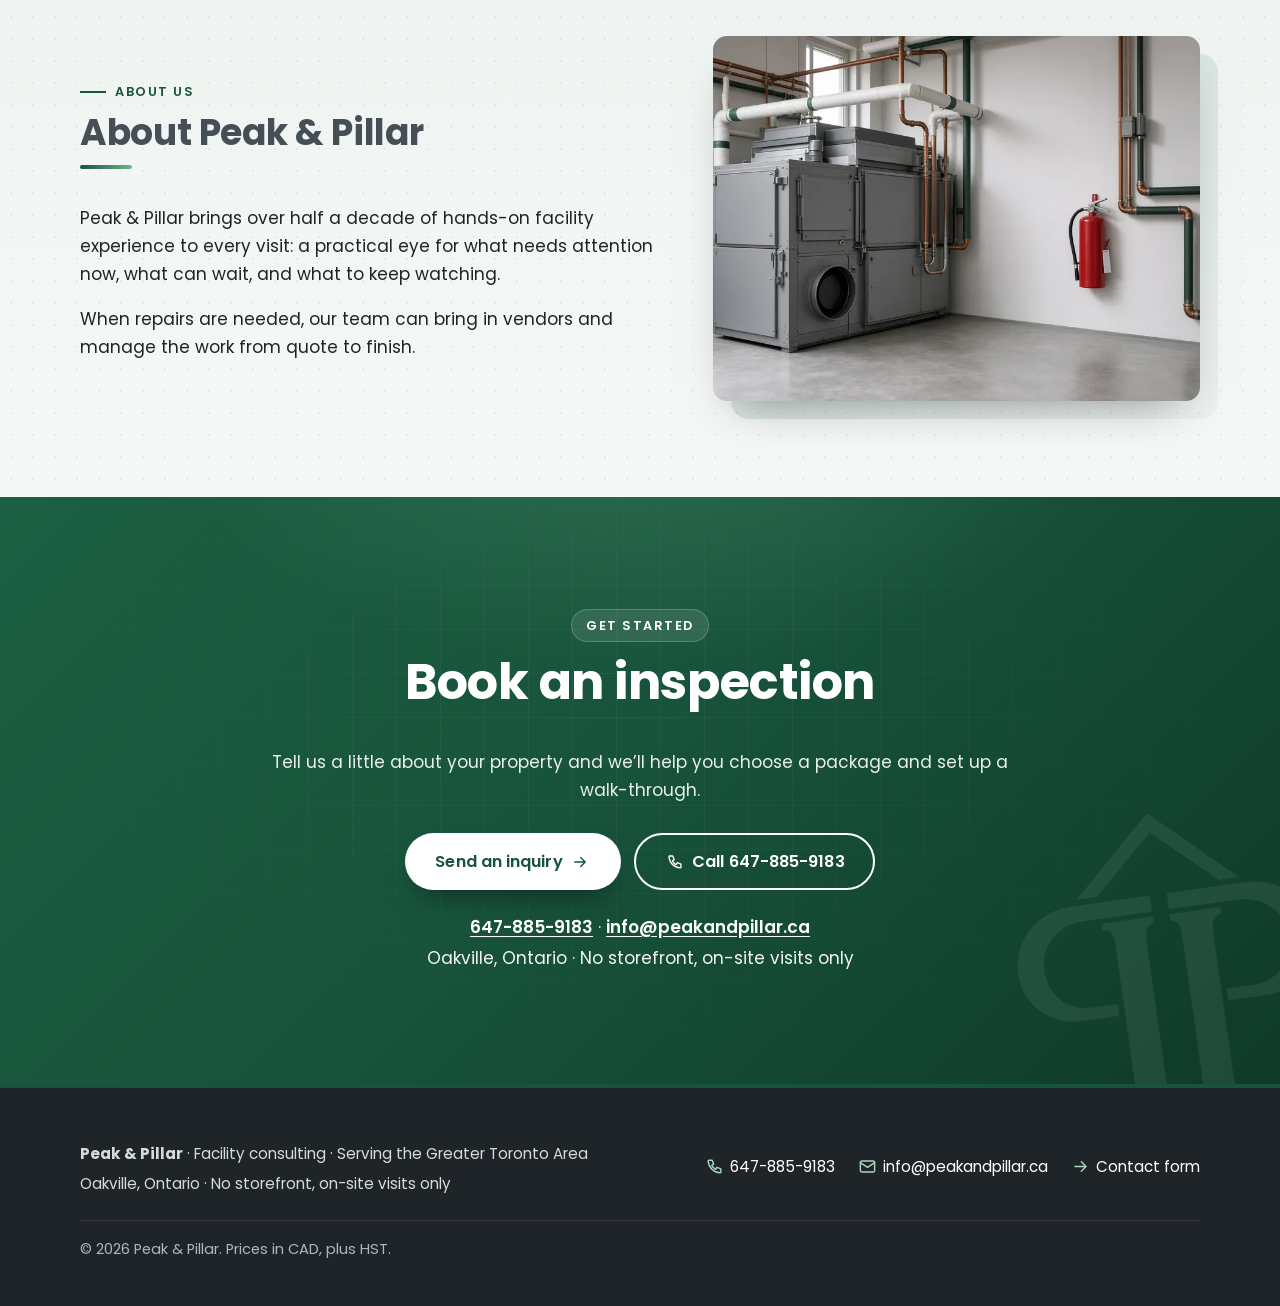
==== commit cbf45421: "Add Supplies (New!) catalog page, nav badge, quote/restock and request-item forms Co-authored-by: ia" ====
--- a/index.html
+++ b/index.html
@@ -80,6 +80,7 @@
         <li><a href="#packages">Packages</a></li>
         <li><a href="#vendors">Project management</a></li>
         <li><a href="#area">Service area</a></li>
+        <li><a href="supplies/">Supplies <span class="nav-new" aria-label="New">New</span></a></li>
         <li><a href="contact/">Contact</a></li>
       </ul>
     </nav>
@@ -126,6 +127,15 @@
       </ul>
     </div>
   </section>
+
+  <aside class="supplies-callout reveal" aria-label="New: Supplies">
+    <div class="wrap">
+      <div class="supplies-callout-inner">
+        <span class="nav-new" aria-hidden="true">New</span>
+        <p><strong>Now offering facility consumables.</strong> Keep your shop or office stocked &mdash; delivered or ready for local pickup. <a href="supplies/">Browse Supplies <svg class="ico ico-btn" aria-hidden="true" focusable="false"><use href="#i-arrow"/></svg></a></p>
+      </div>
+    </div>
+  </aside>
 
   <section id="services" class="section reveal">
     <div class="wrap">
--- a/styles.css
+++ b/styles.css
@@ -475,3 +475,73 @@
   .card{padding:1.4rem}
   .price{font-size:2.3rem}
 }
+
+/* ===================== v4: Supplies ===================== */
+nav a{white-space:nowrap}
+.nav-new{display:inline-block;margin-left:.35rem;padding:.12rem .45rem;border-radius:999px;background:var(--green);color:#fff;font-size:.62rem;font-weight:700;letter-spacing:.04em;text-transform:uppercase;vertical-align:0.15em;line-height:1.2}
+.supplies-callout{padding:0;margin:-1.5rem 0 0}
+.supplies-callout-inner{display:flex;align-items:center;gap:.85rem;flex-wrap:wrap;background:#fff;border:1px solid var(--line);border-left:4px solid var(--green);border-radius:14px;padding:1rem 1.35rem;box-shadow:var(--shadow-sm)}
+.supplies-callout-inner p{margin:0;color:var(--charcoal);font-size:1rem}
+.supplies-callout-inner a{display:inline-flex;align-items:center;gap:.25rem;color:var(--green);font-weight:600;text-decoration:none;white-space:nowrap}
+.supplies-callout-inner a:hover{color:var(--green-dark)}
+.supplies-callout-inner .ico-btn{width:1rem;height:1rem}
+
+/* supplies page hero CTAs */
+.page-hero .cta-row{margin-top:1.5rem}
+
+/* product catalog */
+.catalog-note{display:flex;align-items:flex-start;gap:.75rem;background:#FFF8E8;border:1px solid #E8D5A3;border-radius:12px;padding:1rem 1.15rem;margin:0 0 1.75rem;color:#5C4A1F}
+.catalog-note strong{display:block;color:#3F3416}
+.product-grid{display:grid;grid-template-columns:repeat(3,1fr);gap:1.35rem;list-style:none;margin:0;padding:0}
+.product-card{position:relative;display:flex;flex-direction:column;gap:.55rem;background:#fff;border:1px solid var(--line);border-radius:18px;padding:1.5rem 1.45rem 1.35rem;box-shadow:var(--shadow-sm);transition:transform .25s ease,box-shadow .25s ease,border-color .25s ease}
+.product-card::before{content:"";position:absolute;left:0;right:0;top:0;height:5px;border-radius:18px 18px 0 0;background:linear-gradient(90deg,var(--green),#6FB592);transform:scaleX(.18);transform-origin:left;transition:transform .35s ease}
+.product-card:hover{transform:translateY(-5px);border-color:rgba(24,84,59,.35);box-shadow:var(--shadow-xl)}
+.product-card:hover::before{transform:scaleX(1)}
+.product-card .cat-tag{align-self:flex-start;font-size:.72rem;font-weight:600;letter-spacing:.04em;text-transform:uppercase;color:var(--green);background:var(--green-soft);padding:.28rem .65rem;border-radius:999px}
+.product-card h3{margin:0;font-size:1.08rem;color:var(--charcoal);line-height:1.3}
+.product-card .desc{margin:0;color:var(--muted);font-size:.95rem;flex:1}
+.product-card .spec{margin:0;font-size:.88rem;color:var(--charcoal);font-weight:500}
+.product-card .price-slot{margin:.35rem 0 0;font-size:1.15rem;font-weight:700;color:var(--green)}
+.product-card .price-slot.quote{font-size:1rem;color:var(--charcoal)}
+.badge-placeholder{position:absolute;top:.85rem;right:.85rem;background:var(--charcoal);color:#fff;font-size:.65rem;font-weight:700;letter-spacing:.05em;text-transform:uppercase;padding:.28rem .55rem;border-radius:6px}
+
+/* dual forms */
+.supplies-forms{display:grid;grid-template-columns:1fr 1fr;gap:1.5rem;align-items:start}
+.supplies-forms .form-card{height:100%}
+.choice-row{display:flex;flex-wrap:wrap;gap:.65rem 1.25rem}
+.choice{display:inline-flex;align-items:center;gap:.45rem;font-weight:500;color:var(--charcoal);cursor:pointer}
+.choice input{accent-color:var(--green);width:1.05rem;height:1.05rem}
+.field select{width:100%;font:inherit;font-size:1rem;color:var(--ink);background:#fff;border:1.5px solid #B9C2C8;border-radius:10px;padding:.75rem .9rem;transition:border-color .15s,box-shadow .15s;appearance:auto}
+.field select:hover{border-color:var(--charcoal)}
+.field select:focus{outline:none;border-color:var(--green);box-shadow:0 0 0 4px rgba(24,84,59,.2)}
+.form-card .kicker{margin-bottom:.4rem}
+
+@media (max-width:1060px){
+  nav ul{gap:.75rem}
+  .nav-new{padding:.1rem .38rem;font-size:.6rem;margin-left:.25rem}
+}
+@media (max-width:960px){
+  .product-grid{grid-template-columns:repeat(2,1fr)}
+  .supplies-forms{grid-template-columns:1fr}
+  .supplies-callout{margin-top:0}
+}
+@media (max-width:600px){
+  .product-grid{grid-template-columns:1fr}
+  .supplies-callout-inner{padding:.9rem 1rem}
+  .product-card{padding:1.25rem 1.15rem}
+}
+
+/* delivery & ordering strip + catalog footnote (live catalog) */
+.delivery-strip{margin:0 0 1.75rem}
+.delivery-strip-inner{display:flex;gap:1.5rem 2.5rem;flex-wrap:wrap;align-items:flex-start;justify-content:space-between;background:#fff;border:1px solid var(--line);border-left:4px solid var(--green);border-radius:14px;padding:1.25rem 1.45rem;box-shadow:var(--shadow-sm)}
+.delivery-strip .kicker{margin-bottom:.55rem}
+.delivery-points{list-style:none;margin:0;padding:0;display:grid;gap:.35rem}
+.delivery-points li{color:var(--charcoal);font-size:.98rem}
+.delivery-order{max-width:28rem}
+.delivery-order-label{margin:0 0 .35rem;font-weight:700;color:var(--charcoal)}
+.delivery-order p{margin:0;color:var(--muted);font-size:.95rem;line-height:1.5}
+.delivery-order a{font-weight:600}
+.catalog-footnote{margin:1.5rem 0 0;font-size:.88rem;color:var(--muted)}
+@media (max-width:600px){
+  .delivery-strip-inner{padding:1rem 1.1rem}
+}
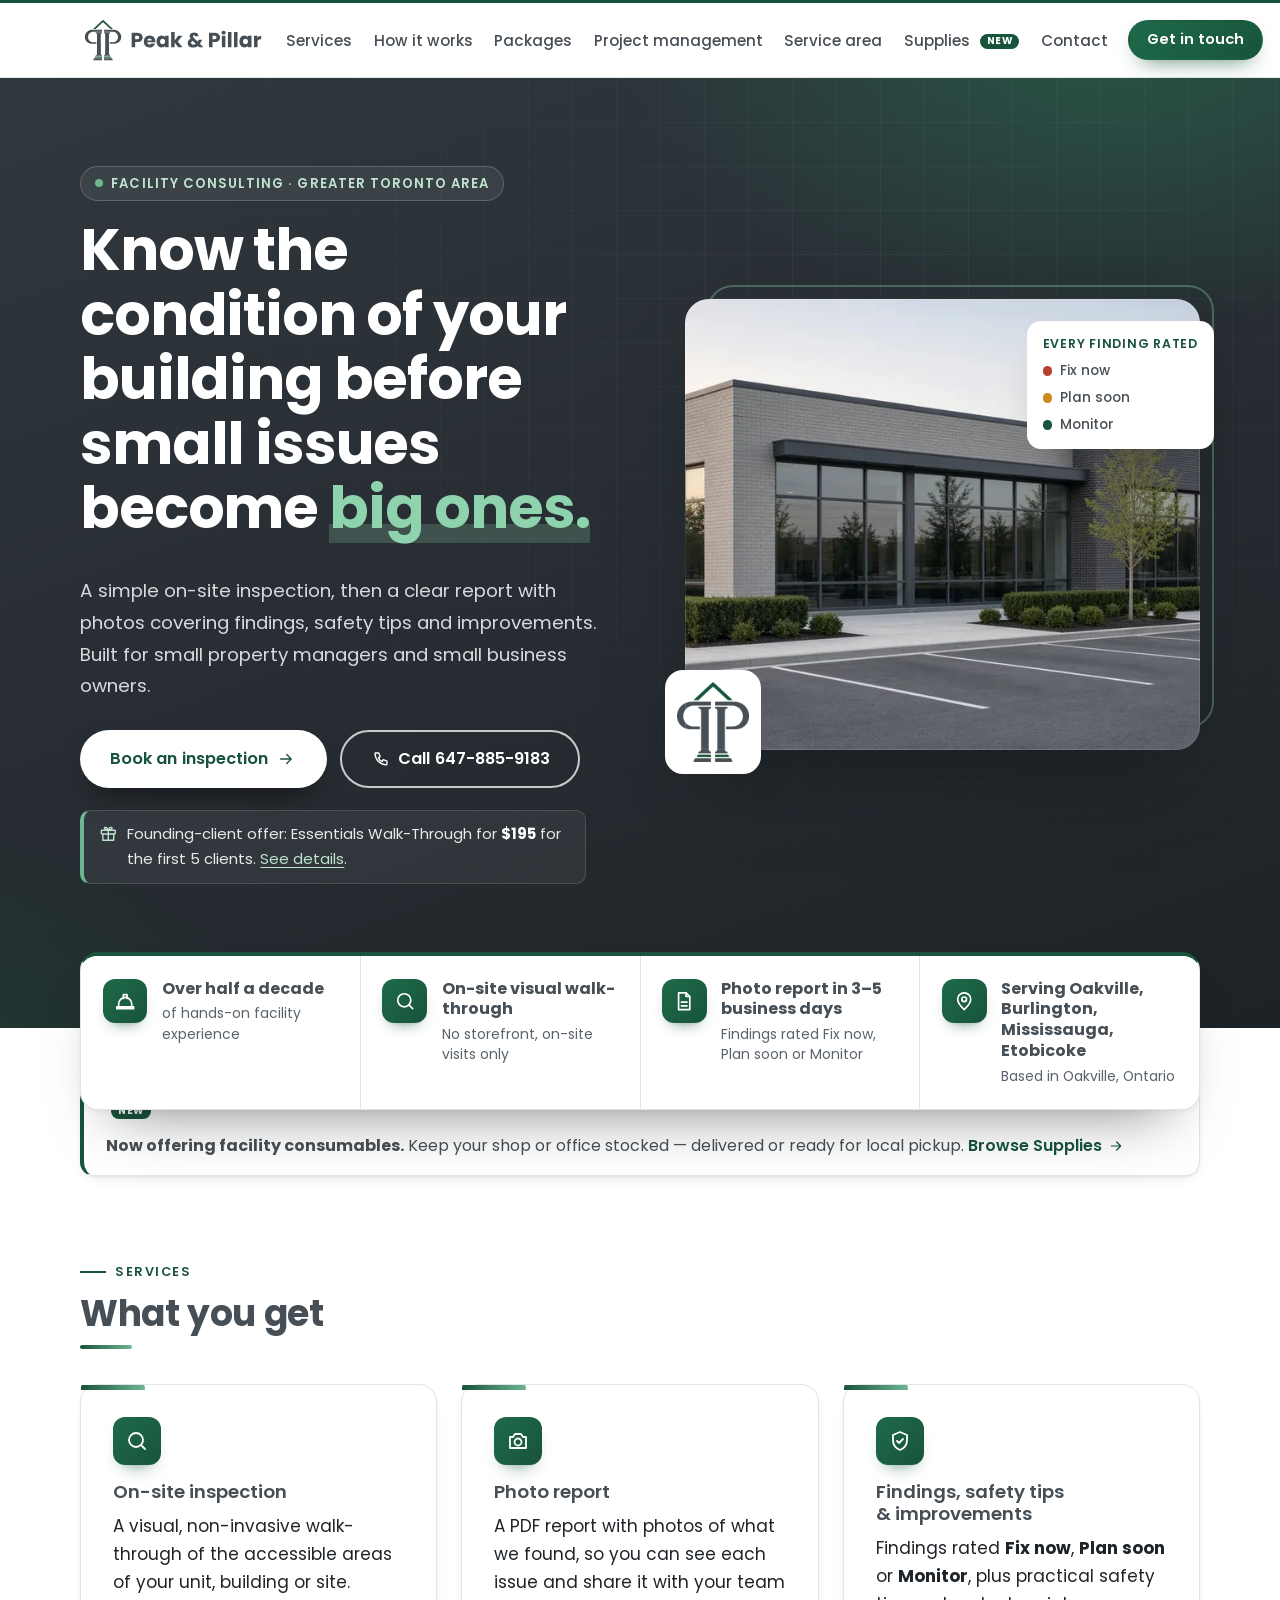
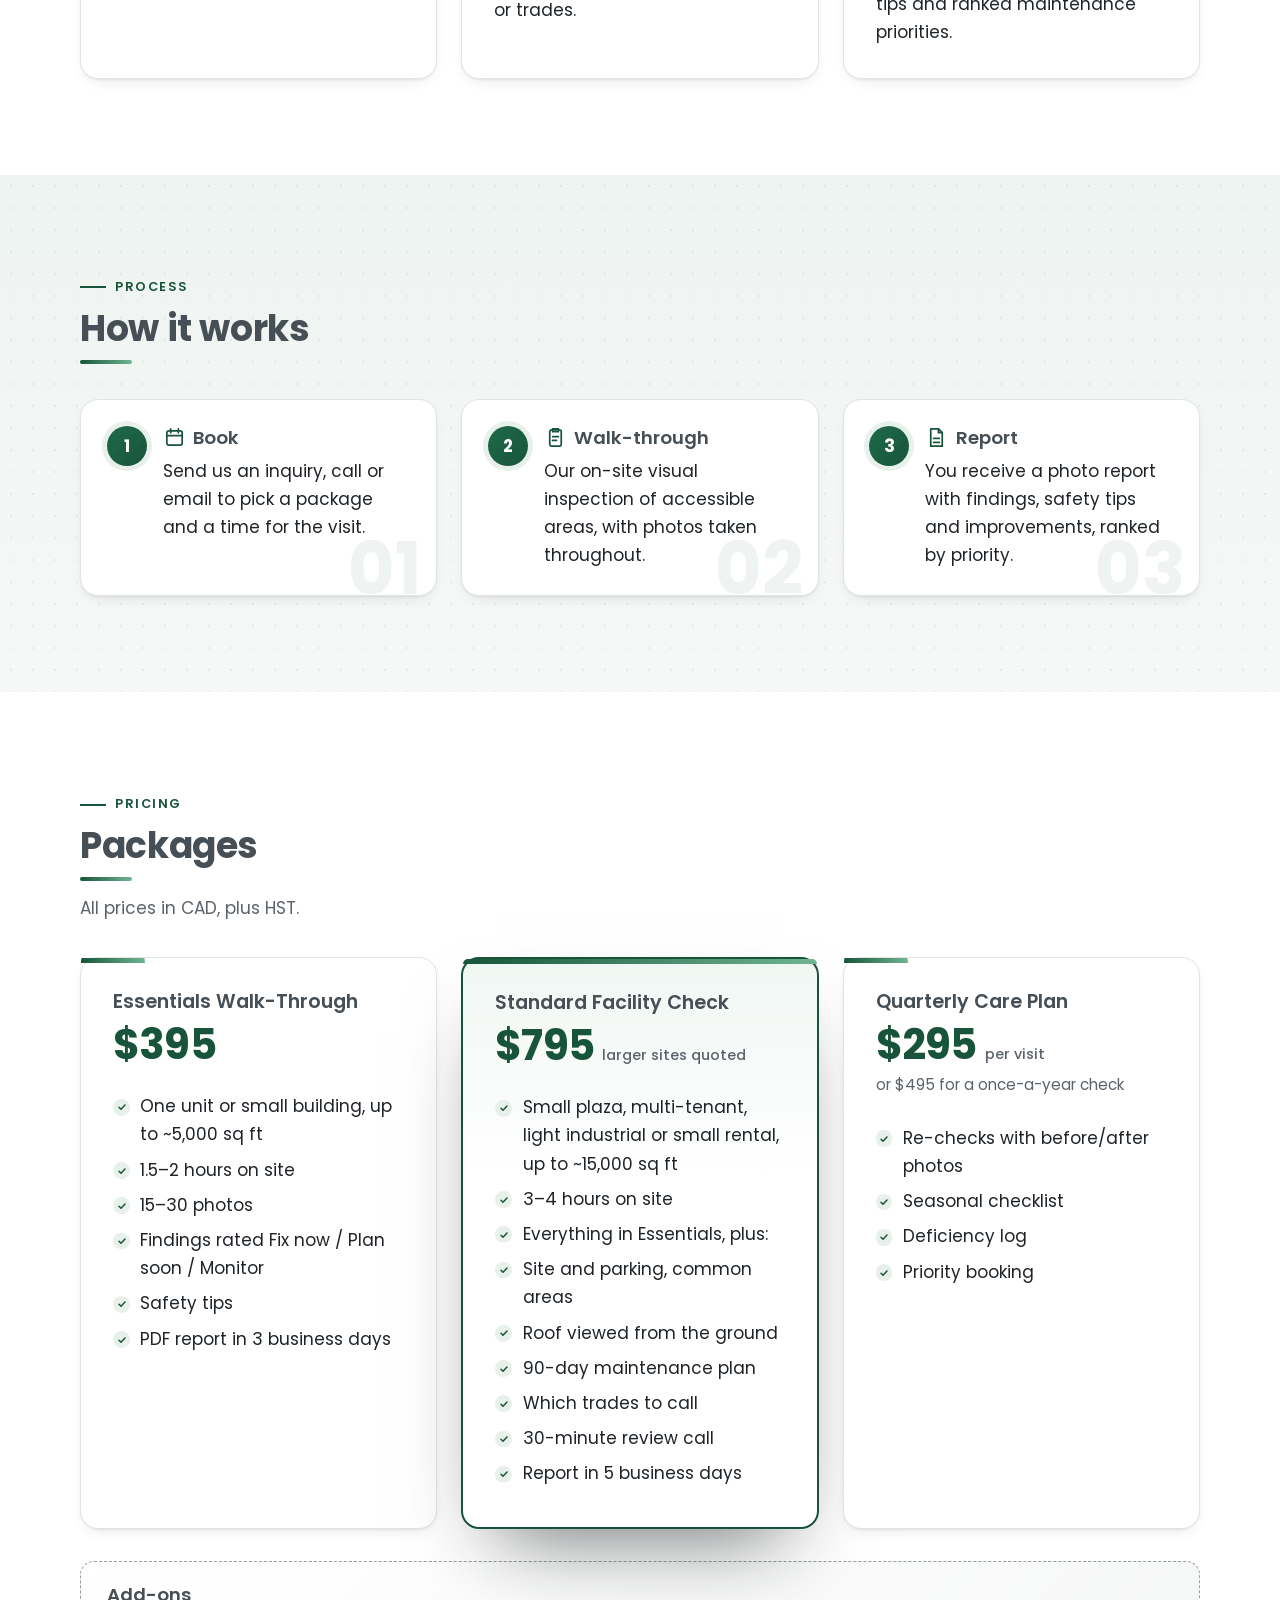
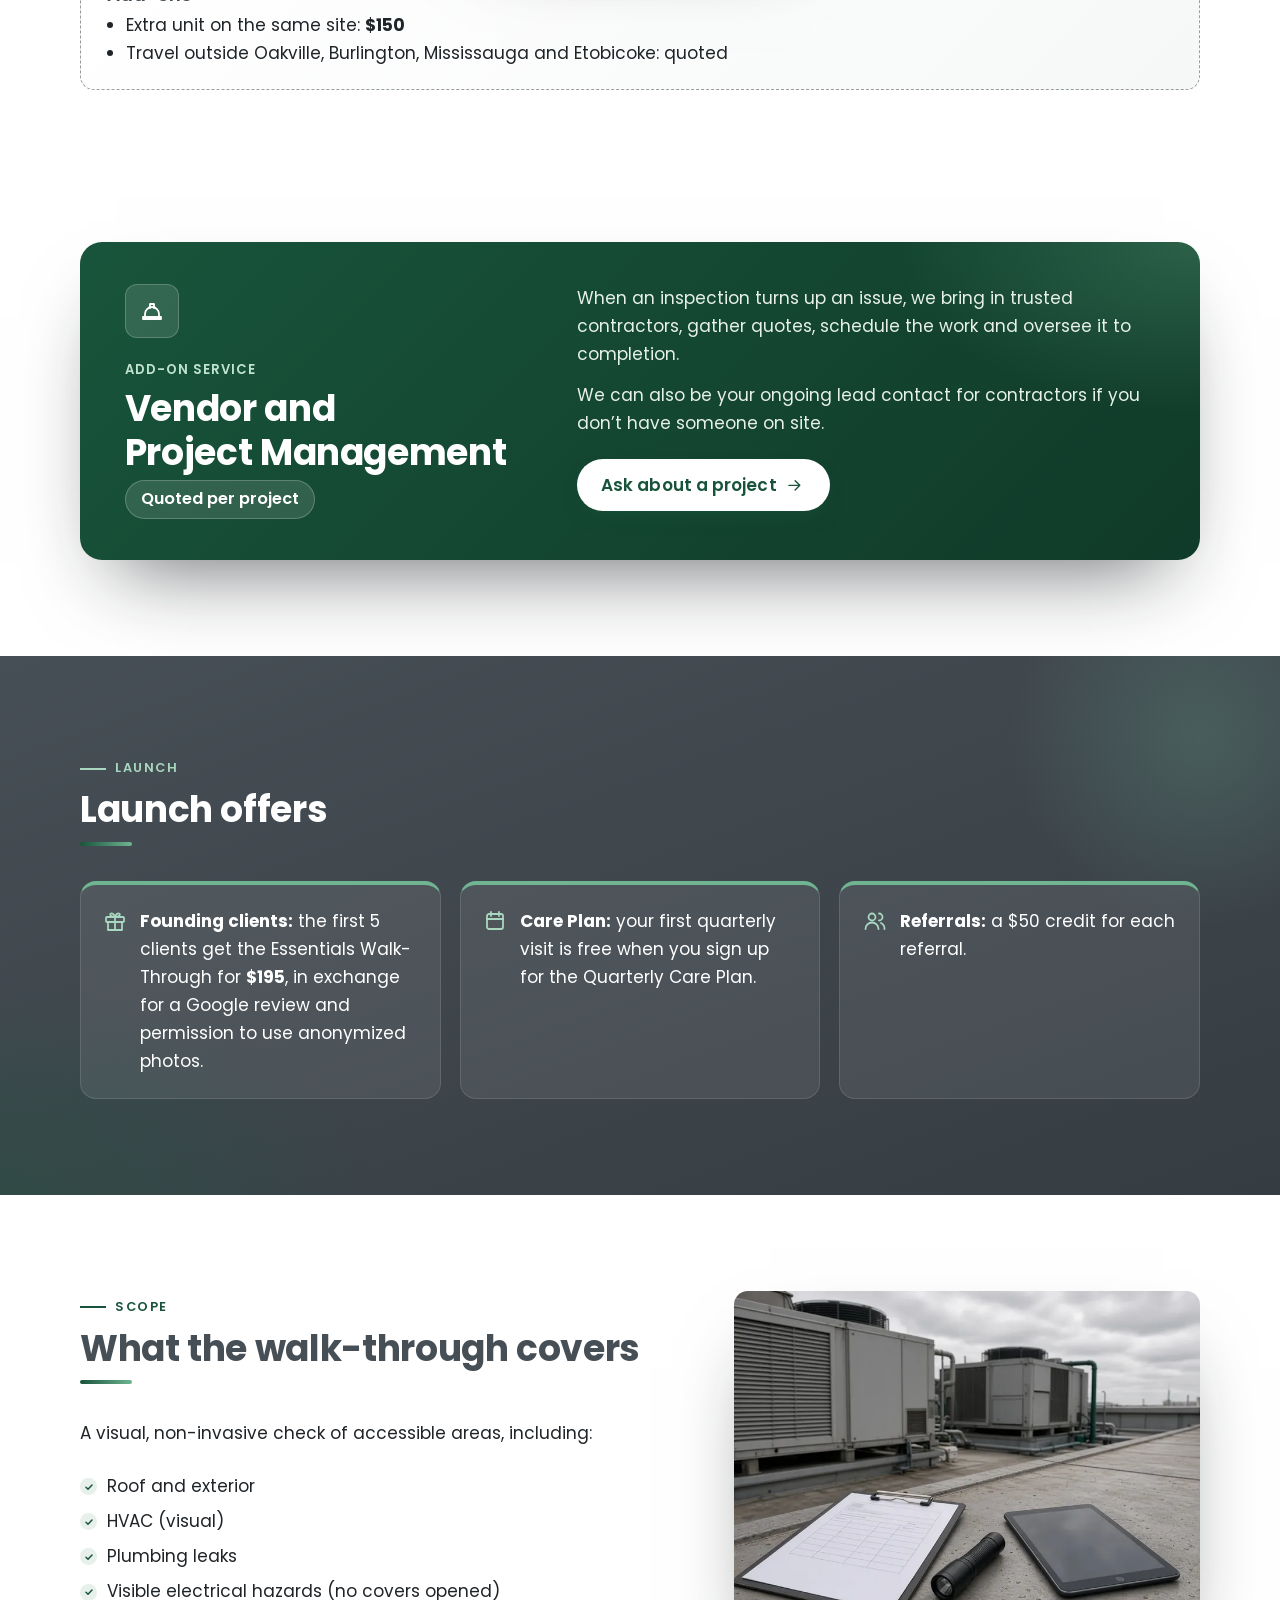
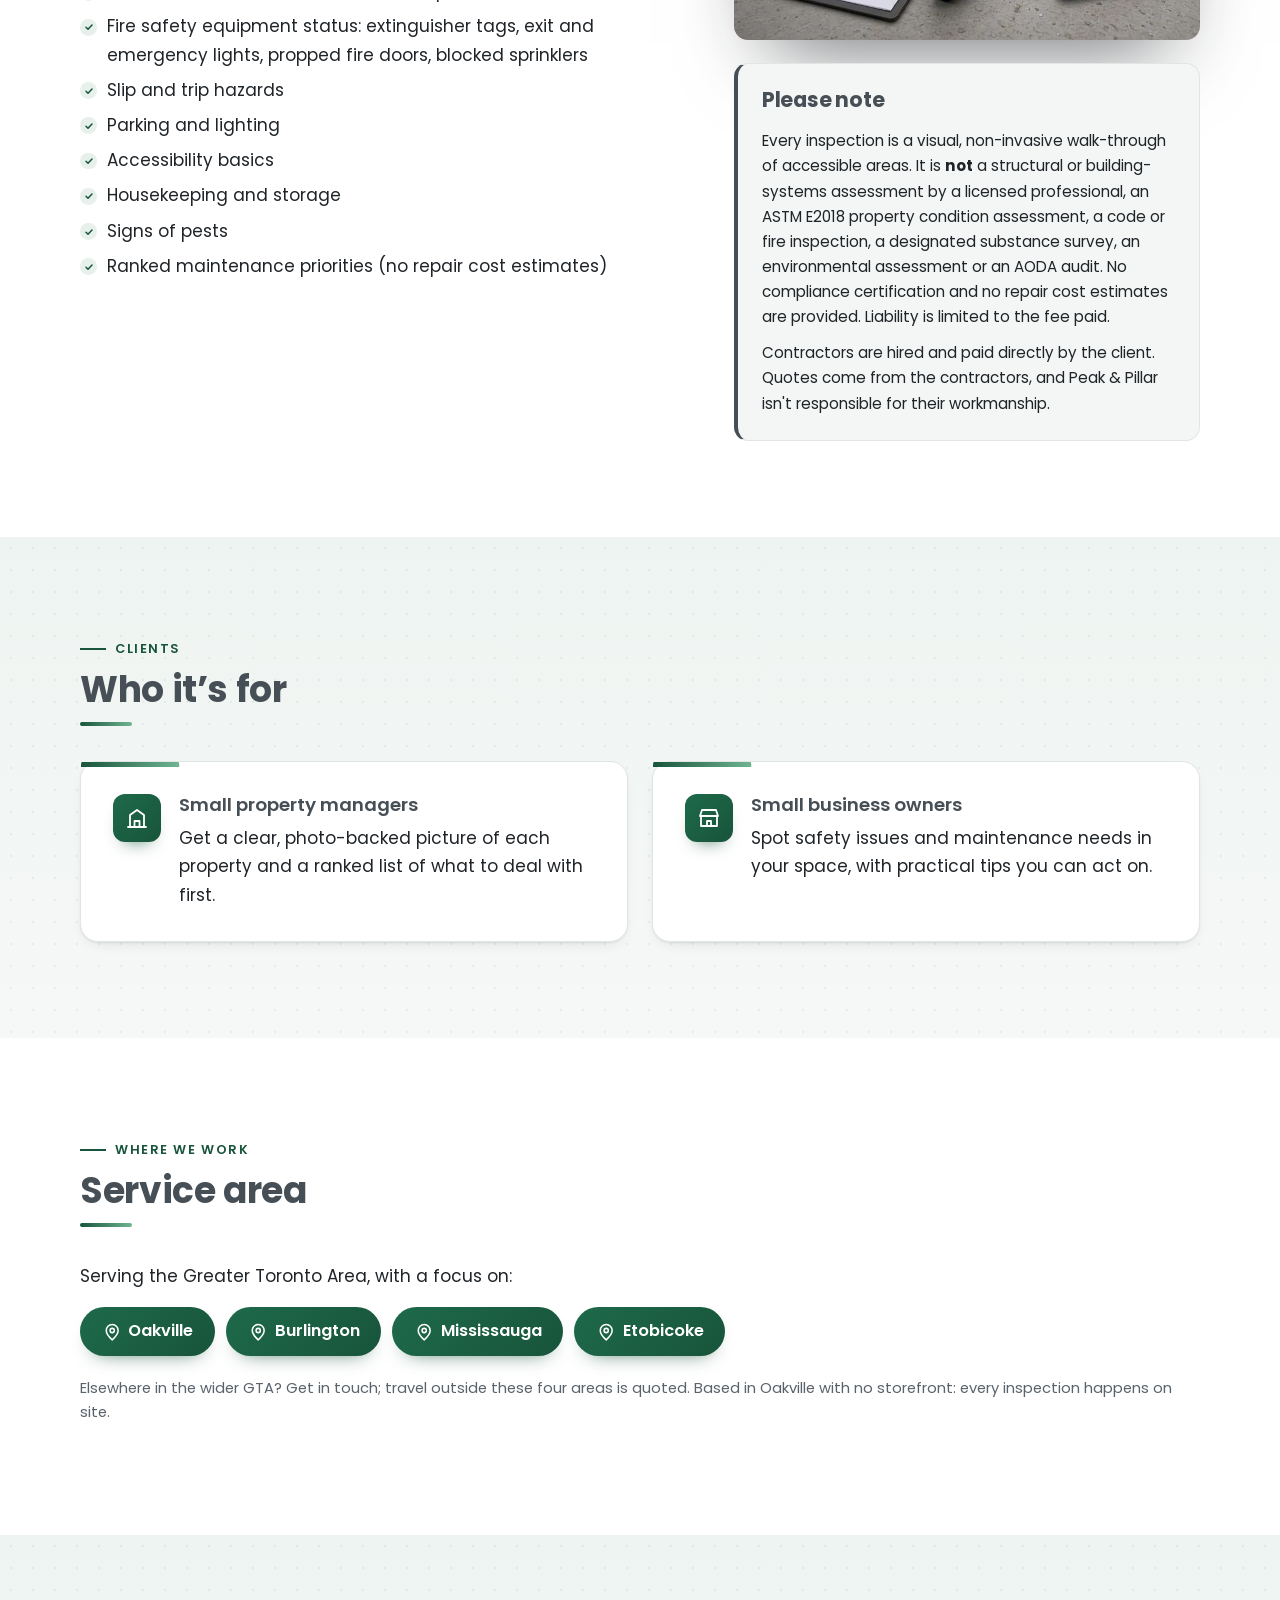
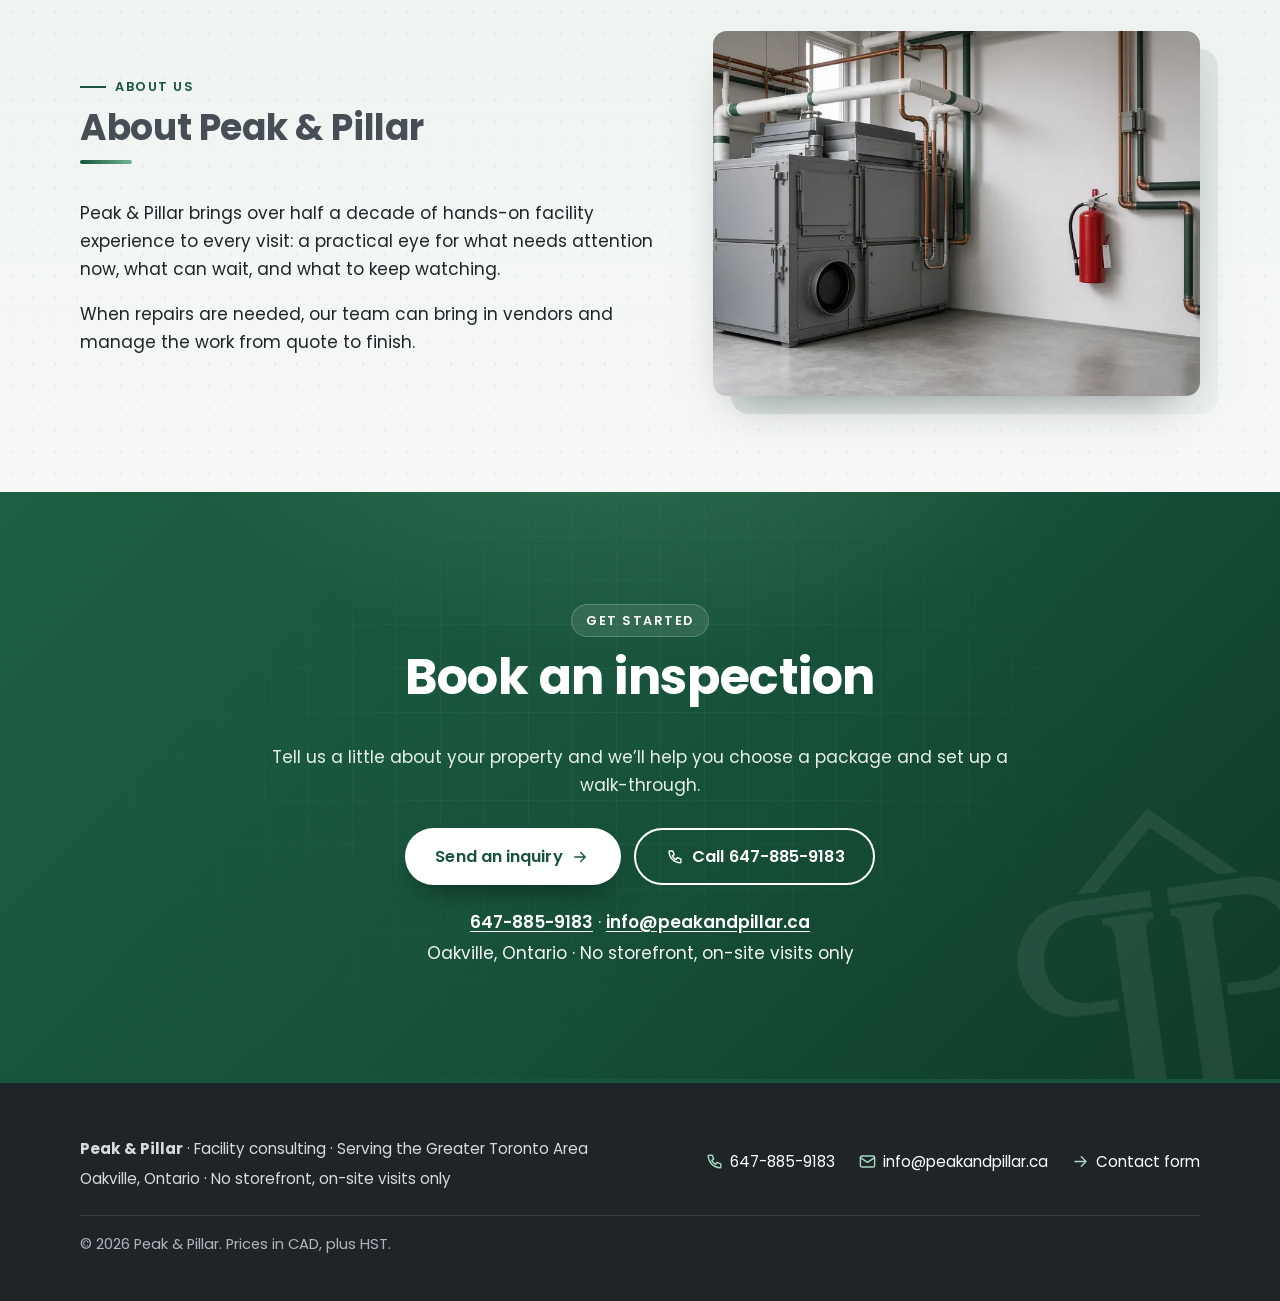
==== commit a0198915: "Mobile nav: visible hamburger menu on phones and tablets (v7) Co-authored-by: iansakkalis4444-stack " ====
--- a/index.html
+++ b/index.html
@@ -73,7 +73,13 @@
         <img src="assets/logo-horizontal.png" width="228" height="52" alt="Peak &amp; Pillar">
       </picture>
     </a>
-    <nav aria-label="Main">
+        <button type="button" class="nav-toggle" aria-label="Open menu" aria-expanded="false" aria-controls="main-nav">
+      <span class="nav-toggle-box" aria-hidden="true">
+        <svg class="nav-icon-menu" width="22" height="22" viewBox="0 0 24 24" fill="none" stroke="currentColor" stroke-width="2.2" stroke-linecap="round"><path d="M4 7h16M4 12h16M4 17h16"/></svg>
+        <svg class="nav-icon-close" width="22" height="22" viewBox="0 0 24 24" fill="none" stroke="currentColor" stroke-width="2.2" stroke-linecap="round"><path d="M6 6l12 12M18 6L6 18"/></svg>
+      </span>
+    </button>
+    <nav id="main-nav" aria-label="Main">
       <ul>
         <li><a href="#services">Services</a></li>
         <li><a href="#how">How it works</a></li>
@@ -83,8 +89,8 @@
         <li><a href="supplies/">Supplies <span class="nav-new" aria-label="New">New</span></a></li>
         <li><a href="contact/">Contact</a></li>
       </ul>
+          <a class="btn btn-primary btn-sm header-cta" href="contact/">Get in touch</a>
     </nav>
-    <a class="btn btn-primary btn-sm header-cta" href="contact/">Get in touch</a>
   </div>
 </header>
 
@@ -390,5 +396,6 @@
   </div>
 </footer>
 <script>(function(){var e=document.querySelectorAll(".reveal");if(!("IntersectionObserver"in window)){e.forEach(function(n){n.classList.add("in")});return}var o=new IntersectionObserver(function(t){t.forEach(function(x){if(x.isIntersecting){x.target.classList.add("in");o.unobserve(x.target)}})},{rootMargin:"0px 0px -8% 0px",threshold:.08});e.forEach(function(n){o.observe(n)})})()</script>
+<script src="assets/nav.js" defer></script>
 </body>
 </html>
--- a/styles.css
+++ b/styles.css
@@ -43,12 +43,13 @@
 .icon-badge-lg{width:3.4rem;height:3.4rem}
 
 /* header */
-.site-header{position:sticky;top:0;z-index:5;background:rgba(255,255,255,.92);-webkit-backdrop-filter:saturate(1.4) blur(8px);backdrop-filter:saturate(1.4) blur(8px);border-bottom:1px solid var(--line)}
+.site-header{position:sticky;top:0;z-index:40;background:rgba(255,255,255,.92);-webkit-backdrop-filter:saturate(1.4) blur(8px);backdrop-filter:saturate(1.4) blur(8px);border-bottom:1px solid var(--line)}
 .header-inner{display:flex;align-items:center;justify-content:space-between;gap:1.25rem;min-height:74px}
 .brand{display:flex;align-items:center;text-decoration:none;flex:none}
 .brand img{height:50px;width:auto}
-nav{margin-left:auto}
+nav{margin-left:auto;display:flex;align-items:center;gap:1.25rem}
 nav ul{display:flex;gap:1.35rem;list-style:none;margin:0;padding:0}
+nav .header-cta{flex:none}
 nav a{position:relative;color:var(--charcoal);text-decoration:none;font-weight:500;font-size:.95rem;padding:.3rem 0}
 nav a::after{content:"";position:absolute;left:0;right:0;bottom:-2px;height:2px;background:var(--green);transform:scaleX(0);transform-origin:left;transition:transform .25s ease}
 nav a:hover,nav a[aria-current="page"]{color:var(--green)}
@@ -257,7 +258,6 @@
   nav a{font-size:.9rem}
 }
 @media (max-width:960px){
-  nav{display:none}
   .hero-inner,.two-col,.about-grid,.contact-grid{grid-template-columns:1fr}
   .hero-inner{gap:3rem}
   .grid-3,.steps,.vendor-card,.offer-list{grid-template-columns:1fr}
@@ -335,7 +335,7 @@
 .hero-chip{animation:float 7s ease-in-out 1.2s infinite}
 @keyframes float{50%{transform:translateY(-7px)}}
 /* focus rings that stay visible on dark backgrounds */
-.hero :focus-visible,.hero-band :focus-visible,.offer :focus-visible,.cta-band :focus-visible,.vendor-card :focus-visible,.info-card :focus-visible,.site-footer :focus-visible{outline-color:#fff}
+.hero :focus-visible,.hero-band :focus-visible,.offer :focus-visible,.cta-band :focus-visible,.vendor-card :focus-visible,.dispenser-card :focus-visible,.info-card :focus-visible,.site-footer :focus-visible{outline-color:#fff}
 
 /* facts strip, overlapping the hero */
 .facts{position:relative;z-index:2;margin-top:-4.75rem}
@@ -545,3 +545,66 @@
 @media (max-width:600px){
   .delivery-strip-inner{padding:1rem 1.1rem}
 }
+
+/* washroom dispenser program highlight (supplies catalog) */
+.dispenser-card{margin:1.75rem 0 0;background:radial-gradient(32rem 18rem at 100% 0%,rgba(111,181,146,.28),transparent 60%),linear-gradient(135deg,var(--green),#103A29);color:#E7F0EB;border:0;border-radius:22px;box-shadow:var(--shadow-xl);padding:2.2rem 2.4rem}
+.dispenser-card .eyebrow{color:var(--mint-soft);margin-bottom:.55rem}
+.dispenser-card h2{color:#fff;margin:0 0 .85rem;font-size:clamp(1.35rem,2.4vw,1.75rem)}
+.dispenser-card > p{margin:0 0 1rem;color:#E7F0EB;font-size:1.02rem;line-height:1.55;max-width:46rem}
+.dispenser-systems-label{margin:0 0 .55rem;font-weight:700;color:#fff}
+.dispenser-systems{list-style:none;margin:0 0 1.25rem;padding:0;display:grid;gap:.55rem}
+.dispenser-systems li{position:relative;padding-left:1.35rem;color:#E7F0EB;font-size:.98rem;line-height:1.45}
+.dispenser-systems li::before{content:"";position:absolute;left:0;top:.45rem;width:.55rem;height:.55rem;border-radius:50%;background:var(--mint-soft);box-shadow:0 0 0 3px rgba(111,181,146,.25)}
+.dispenser-price-lines{display:flex;flex-wrap:wrap;gap:.55rem .7rem;margin:0 0 1.25rem}
+.dispenser-card .price-line{display:inline-block;margin:0;color:#fff;background:rgba(255,255,255,.12);border:1px solid rgba(255,255,255,.22);padding:.3rem .95rem;border-radius:999px;font-size:.98rem;font-weight:600}
+.dispenser-card .btn-primary{background:#fff;color:var(--green)}
+.dispenser-card .btn-primary:hover{background:var(--green-soft);color:var(--green-dark)}
+@media (max-width:600px){
+  .dispenser-card{padding:1.4rem 1.25rem;border-radius:18px}
+  .dispenser-card h2{font-size:1.3rem}
+  .dispenser-price-lines{flex-direction:column;align-items:flex-start}
+}
+
+/* form delivery fallback when Web3Forms fails */
+.form-fallback{margin:0 0 1rem;padding:1rem 1.15rem;background:#FFF7F0;border:1px solid #E7C4A8;border-left:4px solid #B3412E;border-radius:12px;color:var(--charcoal)}
+.form-fallback p{margin:0 0 .85rem;font-size:.98rem;line-height:1.5}
+.form-fallback-actions{display:flex;flex-wrap:wrap;gap:.55rem .7rem}
+.form-fallback .btn{font-size:.92rem}
+.btn-outline{background:transparent;color:var(--green);border:1.5px solid var(--green)}
+.btn-outline:hover{background:var(--green-soft);color:var(--green-dark)}
+@media (max-width:600px){
+  .form-fallback-actions{flex-direction:column}
+  .form-fallback-actions .btn{justify-content:center}
+}
+
+/* mobile nav toggle + panel */
+.nav-toggle{display:none;align-items:center;justify-content:center;width:44px;height:44px;margin-left:auto;padding:0;border:1.5px solid var(--green);border-radius:12px;background:var(--green);color:#fff;cursor:pointer;box-shadow:0 8px 18px -12px rgba(24,84,59,.85);flex:none}
+.nav-toggle:hover{background:var(--green-dark);border-color:var(--green-dark)}
+.nav-toggle:focus-visible{outline:3px solid rgba(24,84,59,.35);outline-offset:2px}
+.nav-toggle-box{display:grid;place-items:center;width:22px;height:22px}
+.nav-toggle-box svg{grid-area:1/1;display:block}
+.nav-icon-close{opacity:0;transform:scale(.8)}
+.site-header.is-nav-open .nav-icon-menu{opacity:0;transform:scale(.8)}
+.site-header.is-nav-open .nav-icon-close{opacity:1;transform:scale(1)}
+.nav-icon-menu,.nav-icon-close{transition:opacity .18s ease,transform .18s ease}
+body.nav-lock{overflow:hidden}
+
+@media (max-width:1024px){
+  .nav-toggle{display:inline-flex}
+  .header-inner{position:relative;flex-wrap:nowrap;gap:.75rem}
+  nav{display:none;position:absolute;top:calc(100% + 1px);left:0;right:0;margin:0;padding:.75rem .9rem 1rem;background:#fff;border:1px solid var(--line);border-radius:0 0 18px 18px;box-shadow:var(--shadow-xl);flex-direction:column;align-items:stretch;gap:.65rem;max-height:min(78vh,calc(100dvh - 5.5rem));overflow:auto;-webkit-overflow-scrolling:touch}
+  .site-header.is-nav-open nav{display:flex;animation:navDrop .2s ease}
+  nav ul{flex-direction:column;gap:0;width:100%}
+  nav li{border-bottom:1px solid var(--line)}
+  nav li:last-child{border-bottom:0}
+  nav a{display:flex;align-items:center;justify-content:space-between;gap:.6rem;padding:.95rem .35rem;font-size:1.05rem;font-weight:600;color:var(--charcoal)}
+  nav a::after{display:none}
+  nav a:hover,nav a[aria-current="page"]{color:var(--green);background:rgba(24,84,59,.05);border-radius:10px;padding-left:.65rem;padding-right:.65rem}
+  nav .header-cta{width:100%;margin-top:.35rem;justify-content:center;padding:.9rem 1.2rem;font-size:1rem}
+  .nav-new{margin-left:.45rem}
+}
+@keyframes navDrop{from{opacity:0;transform:translateY(-6px)}to{opacity:1;transform:none}}
+@media (prefers-reduced-motion:reduce){
+  .nav-icon-menu,.nav-icon-close{transition:none}
+  .site-header.is-nav-open nav{animation:none}
+}
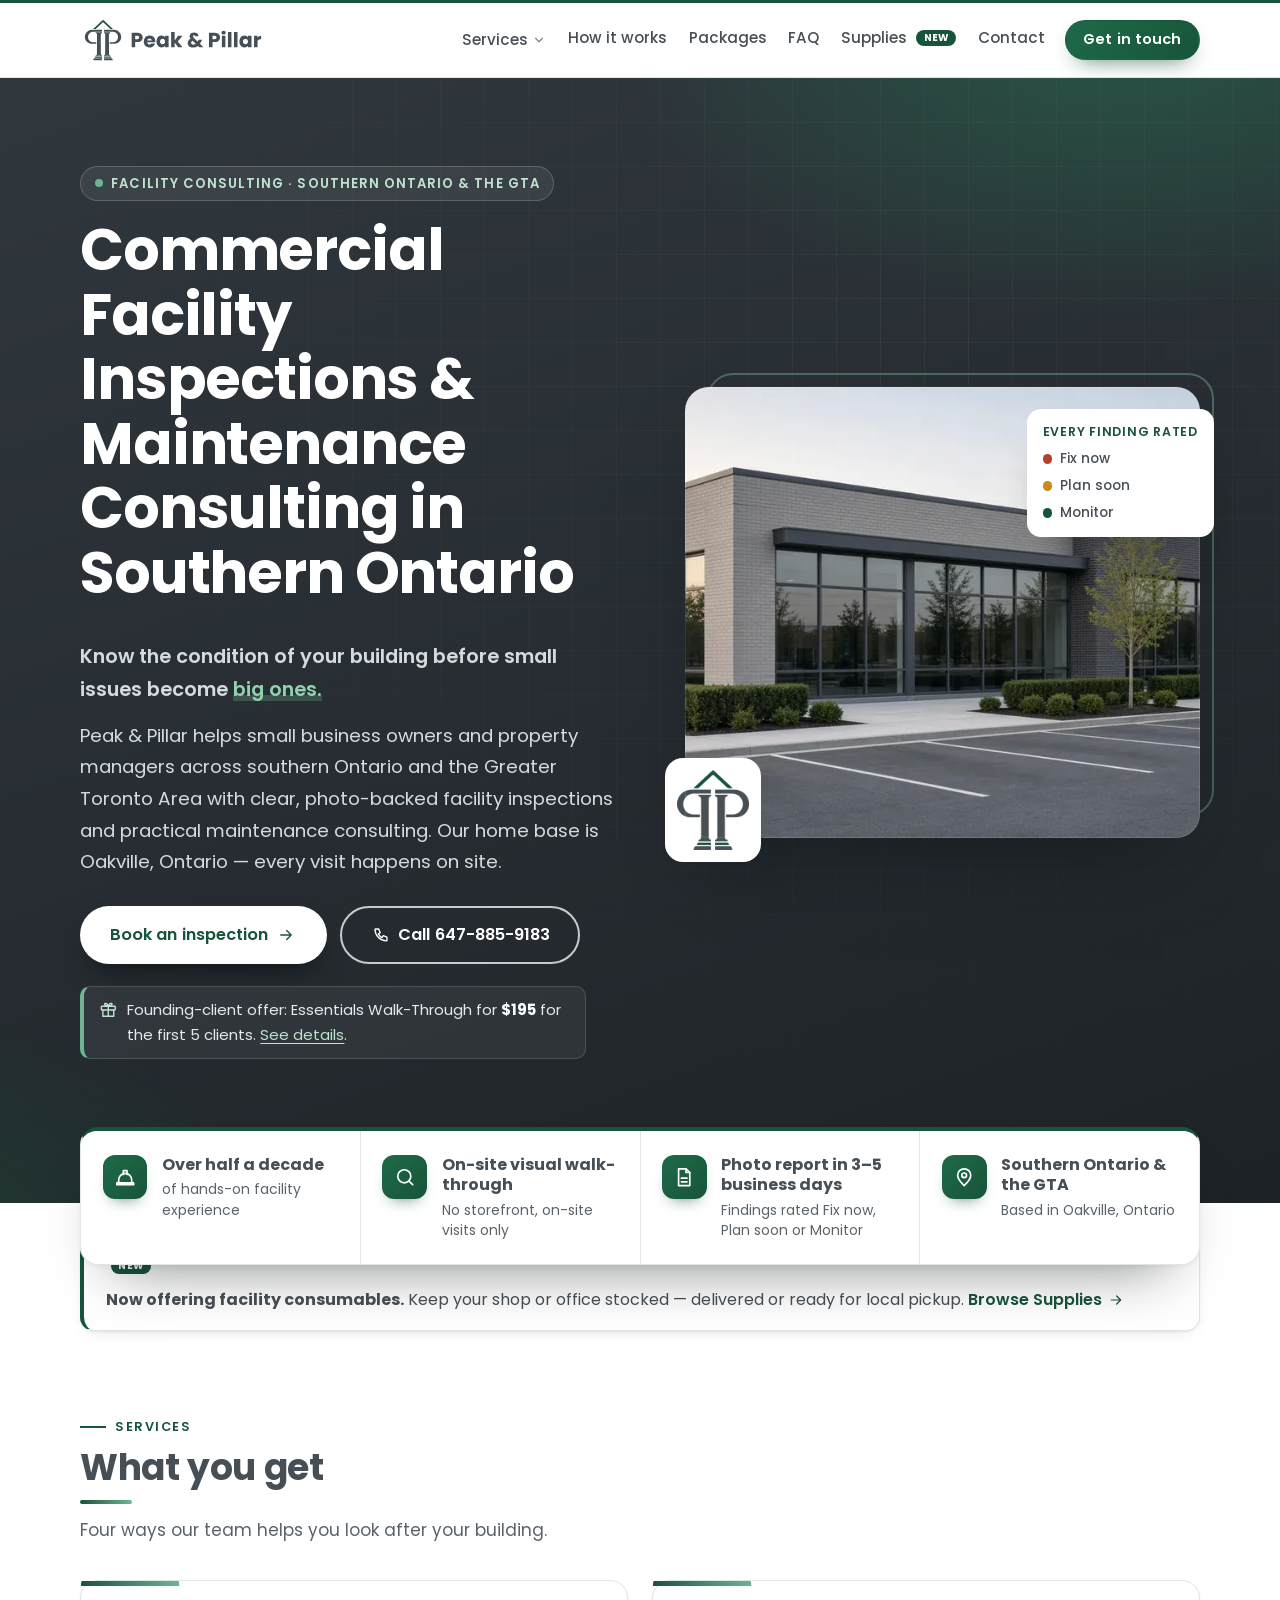
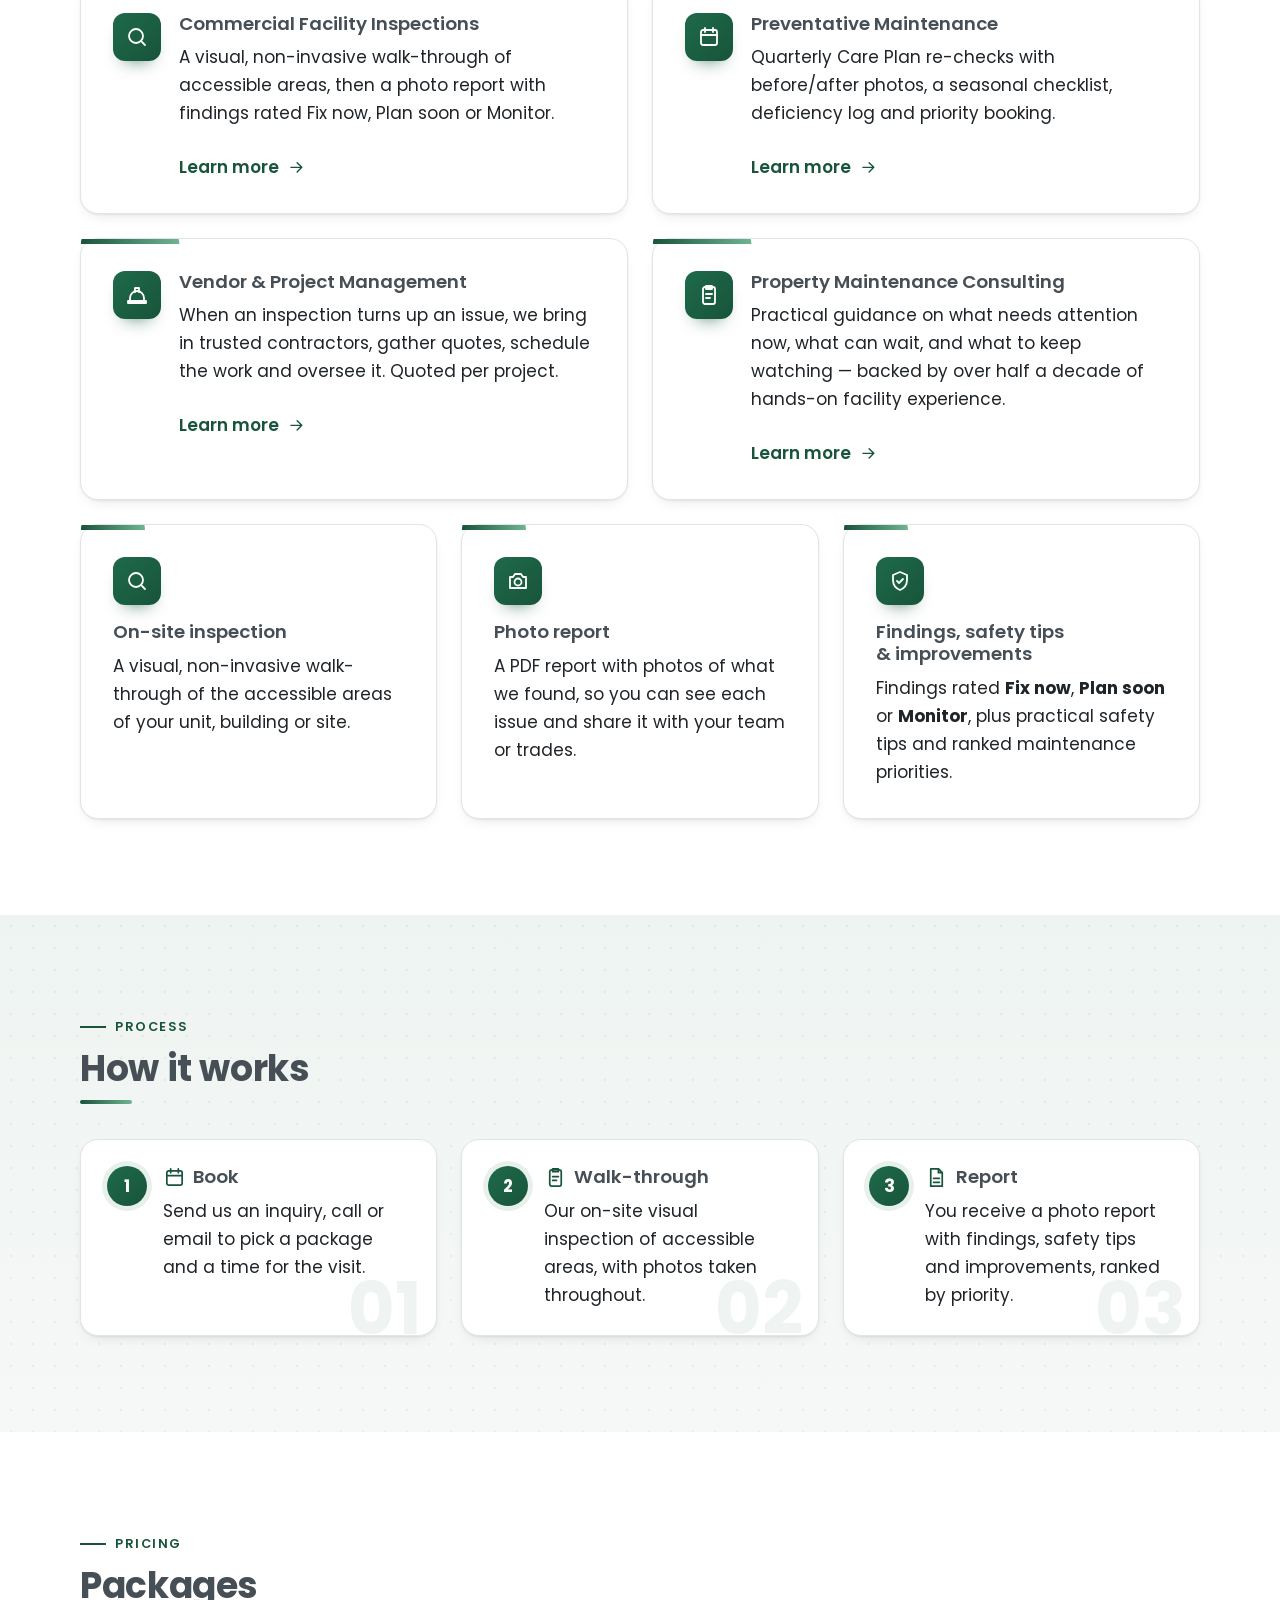
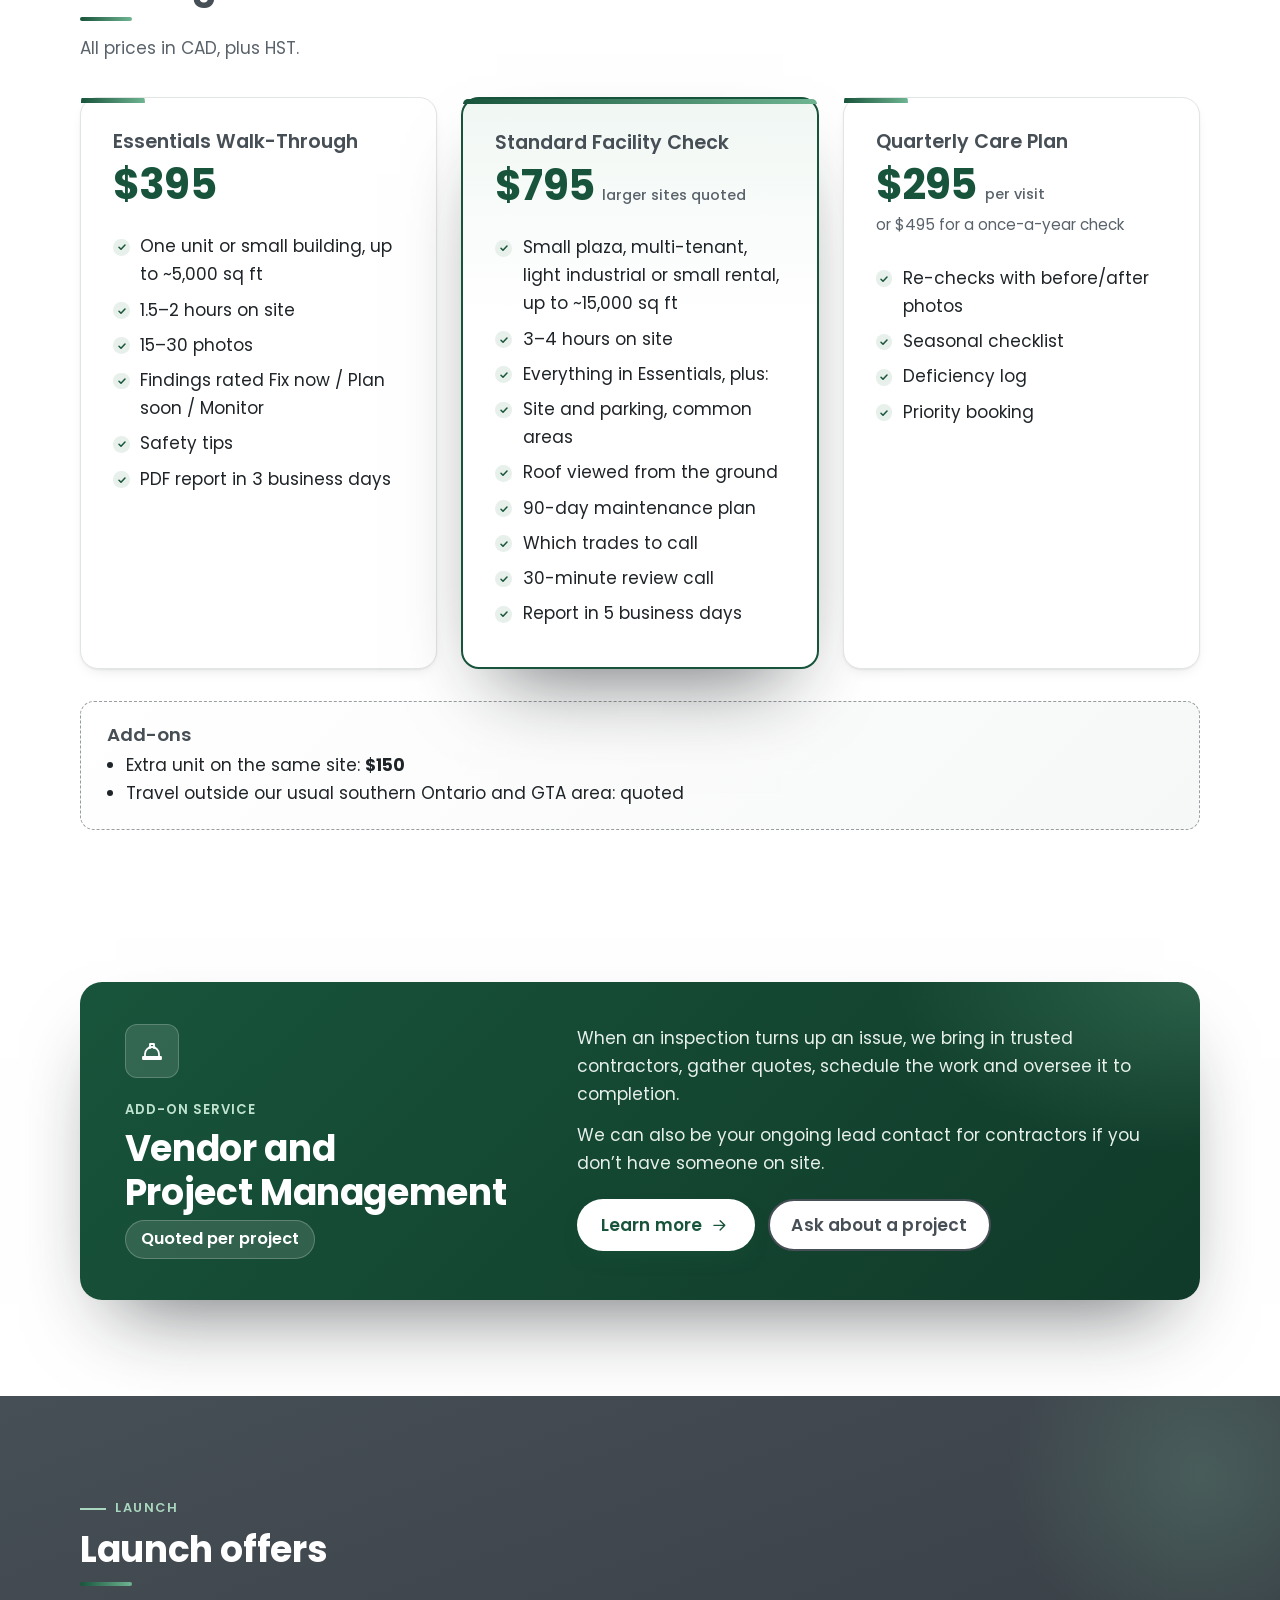
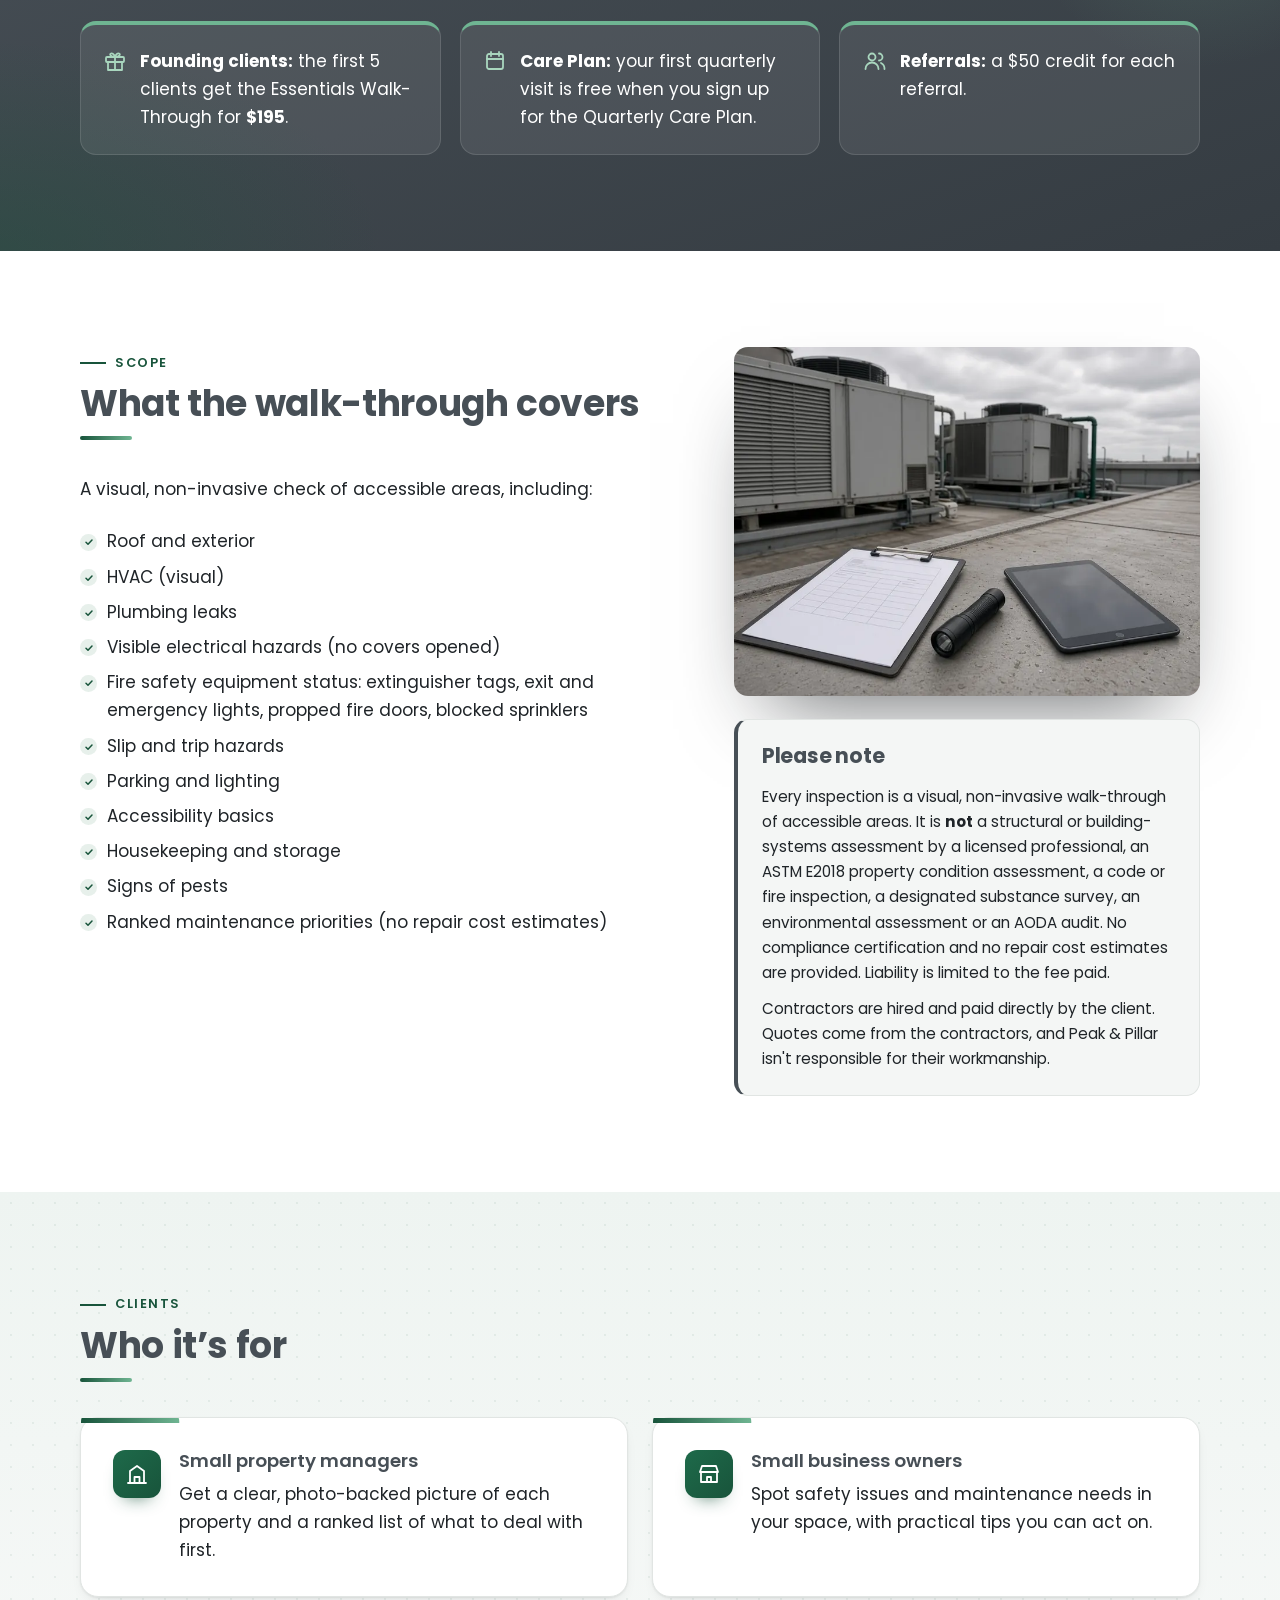
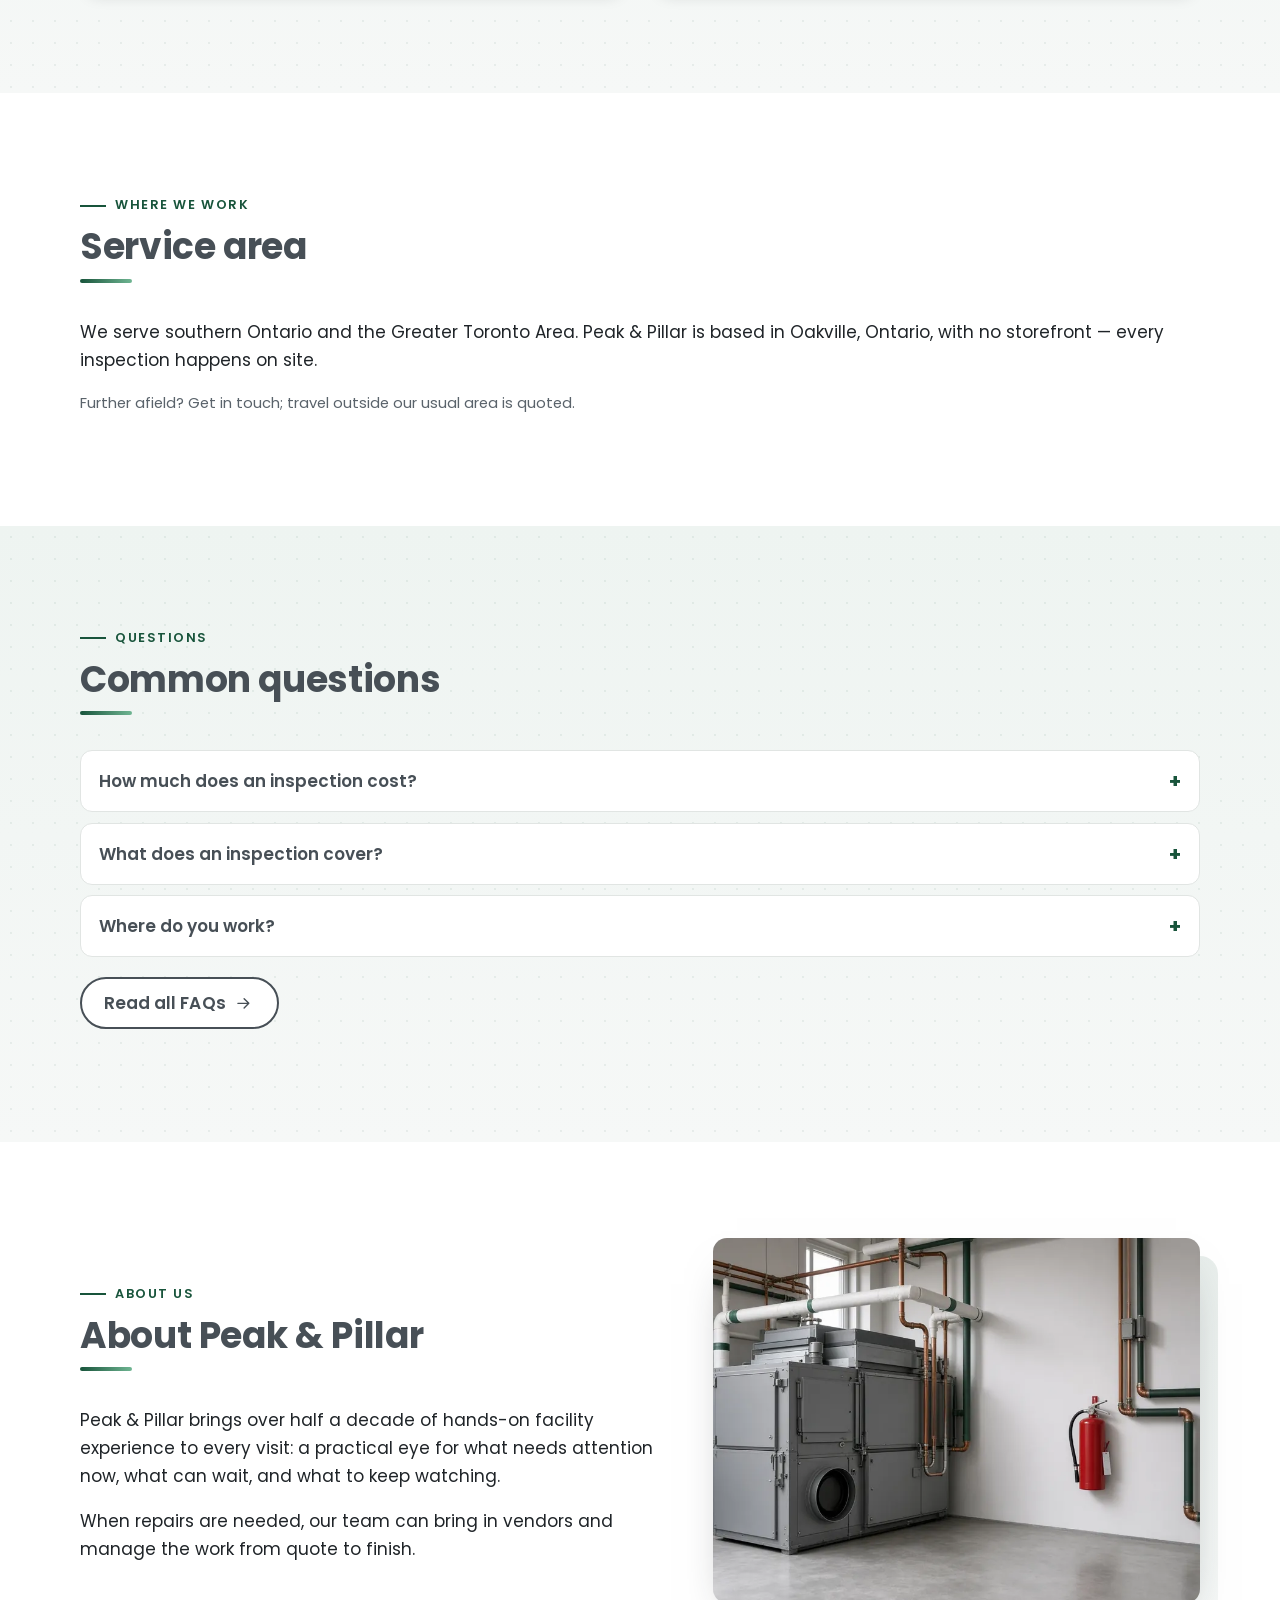
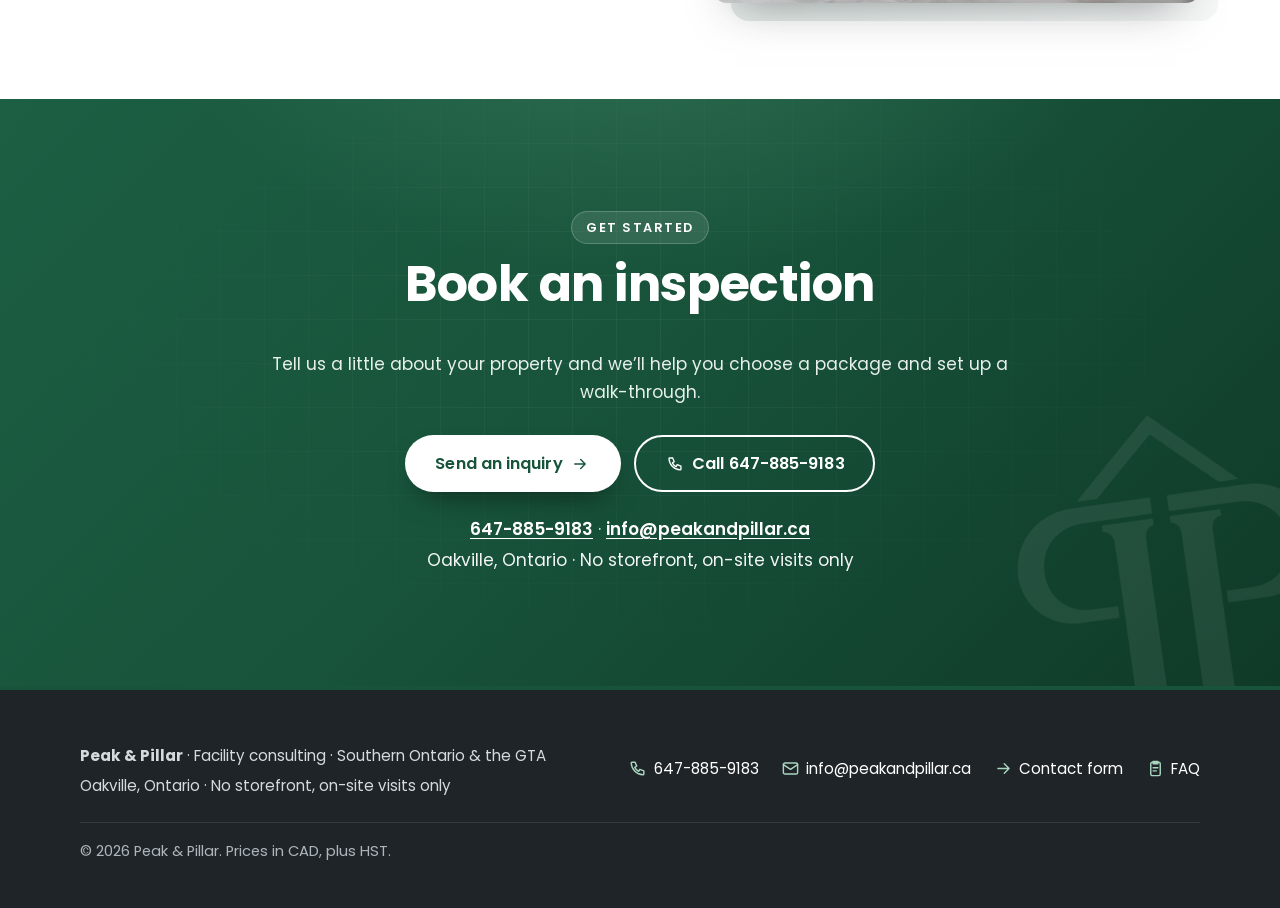
==== commit aca21642: "SEO pass: service pages, FAQ, structured data, meta/OG, canonical, 404 (v8) Co-authored-by: IanKonst" ====
--- a/index.html
+++ b/index.html
@@ -4,21 +4,24 @@
 <meta charset="utf-8">
 <script>document.documentElement.classList.add("js")</script>
 <meta name="viewport" content="width=device-width, initial-scale=1">
-<title>Peak &amp; Pillar | Facility Consulting in Oakville, Burlington, Mississauga &amp; Etobicoke</title>
-<meta name="description" content="Peak &amp; Pillar offers simple on-site facility inspections with a photo report of findings, safety tips and improvements for small property managers and small business owners across the Greater Toronto Area.">
+<title>Commercial Facility Inspections | Southern Ontario &amp; GTA | Peak &amp; Pillar</title>
+<meta name="description" content="Peak &amp; Pillar provides commercial facility inspections and maintenance consulting for small business owners and property managers across southern Ontario and the GTA. Based in Oakville, Ontario.">
 <meta name="theme-color" content="#18543B">
 <link rel="canonical" href="https://peakandpillar.ca/">
 <meta property="og:type" content="website">
 <meta property="og:site_name" content="Peak &amp; Pillar">
-<meta property="og:title" content="Peak &amp; Pillar | Facility Consulting in Oakville, Burlington, Mississauga &amp; Etobicoke">
-<meta property="og:description" content="Peak &amp; Pillar offers simple on-site facility inspections with a photo report of findings, safety tips and improvements for small property managers and small business owners across the Greater Toronto Area.">
+<meta property="og:title" content="Commercial Facility Inspections | Southern Ontario &amp; GTA | Peak &amp; Pillar">
+<meta property="og:description" content="Peak &amp; Pillar provides commercial facility inspections and maintenance consulting for small business owners and property managers across southern Ontario and the GTA. Based in Oakville, Ontario.">
 <meta property="og:url" content="https://peakandpillar.ca/">
 <meta property="og:image" content="https://peakandpillar.ca/assets/og-image.png">
 <meta property="og:image:width" content="1200">
 <meta property="og:image:height" content="630">
-<meta property="og:image:alt" content="Peak &amp; Pillar: Facility Consulting, Greater Toronto Area">
+<meta property="og:image:alt" content="Peak &amp; Pillar: Facility Consulting, Southern Ontario &amp; GTA">
 <meta property="og:locale" content="en_CA">
 <meta name="twitter:card" content="summary_large_image">
+<meta name="twitter:title" content="Commercial Facility Inspections | Southern Ontario &amp; GTA | Peak &amp; Pillar">
+<meta name="twitter:description" content="Peak &amp; Pillar provides commercial facility inspections and maintenance consulting for small business owners and property managers across southern Ontario and the GTA. Based in Oakville, Ontario.">
+<meta name="twitter:image" content="https://peakandpillar.ca/assets/og-image.png">
 <link rel="icon" href="assets/favicon.ico" sizes="any">
 <link rel="icon" href="assets/favicon.svg" type="image/svg+xml">
 <link rel="apple-touch-icon" href="assets/apple-touch-icon.png">
@@ -29,41 +32,65 @@
 <script type="application/ld+json">
 {
   "@context": "https://schema.org",
-  "@type": "LocalBusiness",
+  "@type": "ProfessionalService",
   "name": "Peak & Pillar",
-  "description": "Facility consulting: a simple on-site inspection, then a report with photos covering findings, safety tips and improvements, for small property managers and small business owners.",
+  "description": "Commercial facility inspections and maintenance consulting for small property managers and small business owners across southern Ontario and the GTA. Based in Oakville, Ontario.",
   "telephone": "+1-647-885-9183",
   "email": "info@peakandpillar.ca",
+  "url": "https://peakandpillar.ca/",
+  "logo": "https://peakandpillar.ca/assets/favicon-512.png",
+  "image": "https://peakandpillar.ca/assets/og-image.png",
+  "currenciesAccepted": "CAD",
   "address": {
     "@type": "PostalAddress",
     "addressLocality": "Oakville",
     "addressRegion": "ON",
     "addressCountry": "CA"
   },
-  "image": "https://peakandpillar.ca/assets/og-image.png",
-  "logo": "https://peakandpillar.ca/assets/favicon-512.png",
-  "url": "https://peakandpillar.ca/",
-  "currenciesAccepted": "CAD",
-  "makesOffer": {
-    "@type": "Offer",
-    "itemOffered": {
-      "@type": "Service",
-      "name": "Vendor and Project Management",
-      "description": "Bringing in contractors, gathering quotes, scheduling the work and overseeing it to completion, or acting as the ongoing lead contact for contractors. Quoted per project."
+  "areaServed": [
+    "Southern Ontario",
+    "Greater Toronto Area"
+  ],
+  "makesOffer": [
+    {
+      "@type": "Offer",
+      "itemOffered": {
+        "@type": "Service",
+        "name": "Commercial Facility Inspections",
+        "url": "https://peakandpillar.ca/commercial-facility-inspections/"
+      }
+    },
+    {
+      "@type": "Offer",
+      "itemOffered": {
+        "@type": "Service",
+        "name": "Preventative Maintenance",
+        "url": "https://peakandpillar.ca/preventative-maintenance/"
+      }
+    },
+    {
+      "@type": "Offer",
+      "itemOffered": {
+        "@type": "Service",
+        "name": "Vendor and Project Management",
+        "description": "Bringing in contractors, gathering quotes, scheduling the work and overseeing it to completion. Quoted per project.",
+        "url": "https://peakandpillar.ca/vendor-project-management/"
+      }
+    },
+    {
+      "@type": "Offer",
+      "itemOffered": {
+        "@type": "Service",
+        "name": "Property Maintenance Consulting",
+        "url": "https://peakandpillar.ca/property-maintenance-consulting/"
+      }
     }
-  },
-  "areaServed": [
-    {"@type": "City", "name": "Oakville"},
-    {"@type": "City", "name": "Burlington"},
-    {"@type": "City", "name": "Mississauga"},
-    {"@type": "Place", "name": "Etobicoke"},
-    {"@type": "Place", "name": "Greater Toronto Area"}
   ]
 }
 </script>
 </head>
 <body>
-<svg xmlns="http://www.w3.org/2000/svg" style="display:none" aria-hidden="true"><symbol id="i-search" viewBox="0 0 24 24" fill="none" stroke="currentColor" stroke-width="1.8" stroke-linecap="round" stroke-linejoin="round"><circle cx="11" cy="11" r="7"/><path d="m20 20-3.6-3.6"/></symbol><symbol id="i-camera" viewBox="0 0 24 24" fill="none" stroke="currentColor" stroke-width="1.8" stroke-linecap="round" stroke-linejoin="round"><path d="M4 8h3l2-3h6l2 3h3v11H4z"/><circle cx="12" cy="13" r="3.5"/></symbol><symbol id="i-shield" viewBox="0 0 24 24" fill="none" stroke="currentColor" stroke-width="1.8" stroke-linecap="round" stroke-linejoin="round"><path d="M12 3 5 6v5c0 4.5 3 8.3 7 10 4-1.7 7-5.5 7-10V6z"/><path d="m9 12 2 2 4-4"/></symbol><symbol id="i-calendar" viewBox="0 0 24 24" fill="none" stroke="currentColor" stroke-width="1.8" stroke-linecap="round" stroke-linejoin="round"><rect x="4" y="5" width="16" height="15" rx="2"/><path d="M4 10h16M8 3v4M16 3v4"/></symbol><symbol id="i-clipboard" viewBox="0 0 24 24" fill="none" stroke="currentColor" stroke-width="1.8" stroke-linecap="round" stroke-linejoin="round"><rect x="6" y="4" width="12" height="17" rx="2"/><path d="M9 3h6v3H9zM9 11h6M9 15h4"/></symbol><symbol id="i-report" viewBox="0 0 24 24" fill="none" stroke="currentColor" stroke-width="1.8" stroke-linecap="round" stroke-linejoin="round"><path d="M6 3h8l4 4v14H6z"/><path d="M14 3v4h4M9 13h6M9 17h6"/></symbol><symbol id="i-building" viewBox="0 0 24 24" fill="none" stroke="currentColor" stroke-width="1.8" stroke-linecap="round" stroke-linejoin="round"><path d="M3 21h18M5 21V9l7-5 7 5v12"/><path d="M9.5 21v-6h5v6"/></symbol><symbol id="i-store" viewBox="0 0 24 24" fill="none" stroke="currentColor" stroke-width="1.8" stroke-linecap="round" stroke-linejoin="round"><path d="M4 10v10h16V10"/><path d="M3 10 5 4h14l2 6z"/><path d="M10 20v-5h4v5"/></symbol><symbol id="i-pin" viewBox="0 0 24 24" fill="none" stroke="currentColor" stroke-width="1.8" stroke-linecap="round" stroke-linejoin="round"><path d="M12 21s-7-6.3-7-11a7 7 0 0 1 14 0c0 4.7-7 11-7 11z"/><circle cx="12" cy="10" r="2.5"/></symbol><symbol id="i-phone" viewBox="0 0 24 24" fill="none" stroke="currentColor" stroke-width="1.8" stroke-linecap="round" stroke-linejoin="round"><path d="M5 4h4l2 5-2.5 1.5a11 11 0 0 0 5 5L15 13l5 2v4a1 1 0 0 1-1 1A16 16 0 0 1 4 5a1 1 0 0 1 1-1z"/></symbol><symbol id="i-mail" viewBox="0 0 24 24" fill="none" stroke="currentColor" stroke-width="1.8" stroke-linecap="round" stroke-linejoin="round"><rect x="3" y="5" width="18" height="14" rx="2"/><path d="m3 7 9 6 9-6"/></symbol><symbol id="i-hardhat" viewBox="0 0 24 24" fill="none" stroke="currentColor" stroke-width="1.8" stroke-linecap="round" stroke-linejoin="round"><path d="M3 18h18v2H3z"/><path d="M5 18v-3a7 7 0 0 1 14 0v3"/><path d="M10 9V5h4v4"/></symbol><symbol id="i-check" viewBox="0 0 24 24" fill="none" stroke="currentColor" stroke-width="1.8" stroke-linecap="round" stroke-linejoin="round"><path d="m5 12.5 4.5 4.5L19 7"/></symbol><symbol id="i-arrow" viewBox="0 0 24 24" fill="none" stroke="currentColor" stroke-width="1.8" stroke-linecap="round" stroke-linejoin="round"><path d="M5 12h14M13 6l6 6-6 6"/></symbol><symbol id="i-clock" viewBox="0 0 24 24" fill="none" stroke="currentColor" stroke-width="1.8" stroke-linecap="round" stroke-linejoin="round"><circle cx="12" cy="12" r="9"/><path d="M12 7v5l3 2"/></symbol><symbol id="i-users" viewBox="0 0 24 24" fill="none" stroke="currentColor" stroke-width="1.8" stroke-linecap="round" stroke-linejoin="round"><circle cx="9" cy="8" r="3.5"/><path d="M2.5 20a6.5 6.5 0 0 1 13 0"/><path d="M16 4.5a3.5 3.5 0 0 1 0 7M18 14a6.5 6.5 0 0 1 3.5 6"/></symbol><symbol id="i-gift" viewBox="0 0 24 24" fill="none" stroke="currentColor" stroke-width="1.8" stroke-linecap="round" stroke-linejoin="round"><rect x="3" y="8" width="18" height="5" rx="1"/><path d="M5 13v8h14v-8M12 8v13"/><path d="M12 8S10.5 3.5 8 4.5 9 8 12 8zm0 0s1.5-4.5 4-3.5S15 8 12 8z"/></symbol></svg>
+<svg xmlns="http://www.w3.org/2000/svg" style="display:none" aria-hidden="true"><symbol id="i-search" viewBox="0 0 24 24" fill="none" stroke="currentColor" stroke-width="1.8" stroke-linecap="round" stroke-linejoin="round"><circle cx="11" cy="11" r="7"/><path d="m20 20-3.6-3.6"/></symbol><symbol id="i-camera" viewBox="0 0 24 24" fill="none" stroke="currentColor" stroke-width="1.8" stroke-linecap="round" stroke-linejoin="round"><path d="M4 8h3l2-3h6l2 3h3v11H4z"/><circle cx="12" cy="13" r="3.5"/></symbol><symbol id="i-shield" viewBox="0 0 24 24" fill="none" stroke="currentColor" stroke-width="1.8" stroke-linecap="round" stroke-linejoin="round"><path d="M12 3 5 6v5c0 4.5 3 8.3 7 10 4-1.7 7-5.5 7-10V6z"/><path d="m9 12 2 2 4-4"/></symbol><symbol id="i-calendar" viewBox="0 0 24 24" fill="none" stroke="currentColor" stroke-width="1.8" stroke-linecap="round" stroke-linejoin="round"><rect x="4" y="5" width="16" height="15" rx="2"/><path d="M4 10h16M8 3v4M16 3v4"/></symbol><symbol id="i-clipboard" viewBox="0 0 24 24" fill="none" stroke="currentColor" stroke-width="1.8" stroke-linecap="round" stroke-linejoin="round"><rect x="6" y="4" width="12" height="17" rx="2"/><path d="M9 3h6v3H9zM9 11h6M9 15h4"/></symbol><symbol id="i-report" viewBox="0 0 24 24" fill="none" stroke="currentColor" stroke-width="1.8" stroke-linecap="round" stroke-linejoin="round"><path d="M6 3h8l4 4v14H6z"/><path d="M14 3v4h4M9 13h6M9 17h6"/></symbol><symbol id="i-building" viewBox="0 0 24 24" fill="none" stroke="currentColor" stroke-width="1.8" stroke-linecap="round" stroke-linejoin="round"><path d="M3 21h18M5 21V9l7-5 7 5v12"/><path d="M9.5 21v-6h5v6"/></symbol><symbol id="i-store" viewBox="0 0 24 24" fill="none" stroke="currentColor" stroke-width="1.8" stroke-linecap="round" stroke-linejoin="round"><path d="M4 10v10h16V10"/><path d="M3 10 5 4h14l2 6z"/><path d="M10 20v-5h4v5"/></symbol><symbol id="i-pin" viewBox="0 0 24 24" fill="none" stroke="currentColor" stroke-width="1.8" stroke-linecap="round" stroke-linejoin="round"><path d="M12 21s-7-6.3-7-11a7 7 0 0 1 14 0c0 4.7-7 11-7 11z"/><circle cx="12" cy="10" r="2.5"/></symbol><symbol id="i-phone" viewBox="0 0 24 24" fill="none" stroke="currentColor" stroke-width="1.8" stroke-linecap="round" stroke-linejoin="round"><path d="M5 4h4l2 5-2.5 1.5a11 11 0 0 0 5 5L15 13l5 2v4a1 1 0 0 1-1 1A16 16 0 0 1 4 5a1 1 0 0 1 1-1z"/></symbol><symbol id="i-mail" viewBox="0 0 24 24" fill="none" stroke="currentColor" stroke-width="1.8" stroke-linecap="round" stroke-linejoin="round"><rect x="3" y="5" width="18" height="14" rx="2"/><path d="m3 7 9 6 9-6"/></symbol><symbol id="i-hardhat" viewBox="0 0 24 24" fill="none" stroke="currentColor" stroke-width="1.8" stroke-linecap="round" stroke-linejoin="round"><path d="M3 18h18v2H3z"/><path d="M5 18v-3a7 7 0 0 1 14 0v3"/><path d="M10 9V5h4v4"/></symbol><symbol id="i-check" viewBox="0 0 24 24" fill="none" stroke="currentColor" stroke-width="1.8" stroke-linecap="round" stroke-linejoin="round"><path d="m5 12.5 4.5 4.5L19 7"/></symbol><symbol id="i-arrow" viewBox="0 0 24 24" fill="none" stroke="currentColor" stroke-width="1.8" stroke-linecap="round" stroke-linejoin="round"><path d="M5 12h14M13 6l6 6-6 6"/></symbol><symbol id="i-clock" viewBox="0 0 24 24" fill="none" stroke="currentColor" stroke-width="1.8" stroke-linecap="round" stroke-linejoin="round"><circle cx="12" cy="12" r="9"/><path d="M12 7v5l3 2"/></symbol><symbol id="i-users" viewBox="0 0 24 24" fill="none" stroke="currentColor" stroke-width="1.8" stroke-linecap="round" stroke-linejoin="round"><circle cx="9" cy="8" r="3.5"/><path d="M2.5 20a6.5 6.5 0 0 1 13 0"/><path d="M16 4.5a3.5 3.5 0 0 1 0 7M18 14a6.5 6.5 0 0 1 3.5 6"/></symbol><symbol id="i-gift" viewBox="0 0 24 24" fill="none" stroke="currentColor" stroke-width="1.8" stroke-linecap="round" stroke-linejoin="round"><rect x="3" y="8" width="18" height="5" rx="1"/><path d="M5 13v8h14v-8M12 8v13"/><path d="M12 8S10.5 3.5 8 4.5 9 8 12 8zm0 0s1.5-4.5 4-3.5S15 8 12 8z"/></symbol><symbol id="i-chevron" viewBox="0 0 24 24" fill="none" stroke="currentColor" stroke-width="2" stroke-linecap="round" stroke-linejoin="round"><path d="m6 9 6 6 6-6"/></symbol></svg>
 <a class="skip" href="#main">Skip to content</a>
 <header class="site-header">
   <div class="wrap header-inner">
@@ -73,7 +100,7 @@
         <img src="assets/logo-horizontal.png" width="228" height="52" alt="Peak &amp; Pillar">
       </picture>
     </a>
-        <button type="button" class="nav-toggle" aria-label="Open menu" aria-expanded="false" aria-controls="main-nav">
+    <button type="button" class="nav-toggle" aria-label="Open menu" aria-expanded="false" aria-controls="main-nav">
       <span class="nav-toggle-box" aria-hidden="true">
         <svg class="nav-icon-menu" width="22" height="22" viewBox="0 0 24 24" fill="none" stroke="currentColor" stroke-width="2.2" stroke-linecap="round"><path d="M4 7h16M4 12h16M4 17h16"/></svg>
         <svg class="nav-icon-close" width="22" height="22" viewBox="0 0 24 24" fill="none" stroke="currentColor" stroke-width="2.2" stroke-linecap="round"><path d="M6 6l12 12M18 6L6 18"/></svg>
@@ -81,15 +108,22 @@
     </button>
     <nav id="main-nav" aria-label="Main">
       <ul>
-        <li><a href="#services">Services</a></li>
+        <li class="has-sub">
+          <a href="#services">Services <svg class="nav-chevron" aria-hidden="true" focusable="false" width="14" height="14"><use href="#i-chevron"/></svg></a>
+          <ul class="subnav">
+          <li><a href="commercial-facility-inspections/">Commercial Facility Inspections</a></li>
+          <li><a href="preventative-maintenance/">Preventative Maintenance</a></li>
+          <li><a href="vendor-project-management/">Vendor &amp; Project Management</a></li>
+          <li><a href="property-maintenance-consulting/">Property Maintenance Consulting</a></li>
+          </ul>
+        </li>
         <li><a href="#how">How it works</a></li>
         <li><a href="#packages">Packages</a></li>
-        <li><a href="#vendors">Project management</a></li>
-        <li><a href="#area">Service area</a></li>
+        <li><a href="faq/">FAQ</a></li>
         <li><a href="supplies/">Supplies <span class="nav-new" aria-label="New">New</span></a></li>
         <li><a href="contact/">Contact</a></li>
       </ul>
-          <a class="btn btn-primary btn-sm header-cta" href="contact/">Get in touch</a>
+      <a class="btn btn-primary btn-sm header-cta" href="contact/">Get in touch</a>
     </nav>
   </div>
 </header>
@@ -98,9 +132,10 @@
   <section class="hero" id="top">
     <div class="wrap hero-inner">
       <div class="hero-text">
-        <p class="eyebrow"><span class="dot" aria-hidden="true"></span>Facility Consulting &middot; Greater Toronto Area</p>
-        <h1>Know the condition of your building before small issues become <span class="accent">big ones.</span></h1>
-        <p class="lead">A simple on-site inspection, then a clear report with photos covering findings, safety tips and improvements. Built for small property managers and small business owners.</p>
+        <p class="eyebrow"><span class="dot" aria-hidden="true"></span>Facility Consulting &middot; Southern Ontario &amp; the GTA</p>
+        <h1>Commercial Facility Inspections &amp; Maintenance Consulting in Southern Ontario</h1>
+        <p class="lead hero-subhead">Know the condition of your building before small issues become <span class="accent">big ones.</span></p>
+        <p class="lead">Peak &amp; Pillar helps small business owners and property managers across southern Ontario and the Greater Toronto Area with clear, photo-backed facility inspections and practical maintenance consulting. Our home base is Oakville, Ontario &mdash; every visit happens on site.</p>
         <div class="cta-row">
           <a class="btn btn-primary btn-lg" href="contact/">Book an inspection <svg class="ico ico-btn" aria-hidden="true" focusable="false"><use href="#i-arrow"/></svg></a>
           <a class="btn btn-secondary btn-lg" href="tel:+16478859183"><svg class="ico ico-btn" aria-hidden="true" focusable="false"><use href="#i-phone"/></svg>Call 647-885-9183</a>
@@ -129,7 +164,7 @@
         <li><span class="fact-ico"><svg class="ico" aria-hidden="true" focusable="false"><use href="#i-hardhat"/></svg></span><p><strong>Over half a decade</strong><span>of hands-on facility experience</span></p></li>
         <li><span class="fact-ico"><svg class="ico" aria-hidden="true" focusable="false"><use href="#i-search"/></svg></span><p><strong>On-site visual walk-through</strong><span>No storefront, on-site visits only</span></p></li>
         <li><span class="fact-ico"><svg class="ico" aria-hidden="true" focusable="false"><use href="#i-report"/></svg></span><p><strong>Photo report in 3&ndash;5 business days</strong><span>Findings rated Fix now, Plan soon or Monitor</span></p></li>
-        <li><span class="fact-ico"><svg class="ico" aria-hidden="true" focusable="false"><use href="#i-pin"/></svg></span><p><strong>Serving Oakville, Burlington, Mississauga, Etobicoke</strong><span>Based in Oakville, Ontario</span></p></li>
+        <li><span class="fact-ico"><svg class="ico" aria-hidden="true" focusable="false"><use href="#i-pin"/></svg></span><p><strong>Southern Ontario &amp; the GTA</strong><span>Based in Oakville, Ontario</span></p></li>
       </ul>
     </div>
   </section>
@@ -148,8 +183,43 @@
       <div class="section-head">
         <p class="kicker">Services</p>
         <h2>What you get</h2>
-      </div>
-      <div class="grid-3 stagger">
+        <p class="section-intro">Four ways our team helps you look after your building.</p>
+      </div>
+      <div class="grid-2 stagger service-links">
+        <article class="card card-row">
+          <span class="icon-badge"><svg class="ico" aria-hidden="true" focusable="false"><use href="#i-search"/></svg></span>
+          <div>
+            <h3><a href="commercial-facility-inspections/">Commercial Facility Inspections</a></h3>
+            <p>A visual, non-invasive walk-through of accessible areas, then a photo report with findings rated Fix now, Plan soon or Monitor.</p>
+            <a class="text-link" href="commercial-facility-inspections/">Learn more <svg class="ico ico-btn" aria-hidden="true" focusable="false"><use href="#i-arrow"/></svg></a>
+          </div>
+        </article>
+        <article class="card card-row">
+          <span class="icon-badge"><svg class="ico" aria-hidden="true" focusable="false"><use href="#i-calendar"/></svg></span>
+          <div>
+            <h3><a href="preventative-maintenance/">Preventative Maintenance</a></h3>
+            <p>Quarterly Care Plan re-checks with before/after photos, a seasonal checklist, deficiency log and priority booking.</p>
+            <a class="text-link" href="preventative-maintenance/">Learn more <svg class="ico ico-btn" aria-hidden="true" focusable="false"><use href="#i-arrow"/></svg></a>
+          </div>
+        </article>
+        <article class="card card-row">
+          <span class="icon-badge"><svg class="ico" aria-hidden="true" focusable="false"><use href="#i-hardhat"/></svg></span>
+          <div>
+            <h3><a href="vendor-project-management/">Vendor &amp; Project Management</a></h3>
+            <p>When an inspection turns up an issue, we bring in trusted contractors, gather quotes, schedule the work and oversee it. Quoted per project.</p>
+            <a class="text-link" href="vendor-project-management/">Learn more <svg class="ico ico-btn" aria-hidden="true" focusable="false"><use href="#i-arrow"/></svg></a>
+          </div>
+        </article>
+        <article class="card card-row">
+          <span class="icon-badge"><svg class="ico" aria-hidden="true" focusable="false"><use href="#i-clipboard"/></svg></span>
+          <div>
+            <h3><a href="property-maintenance-consulting/">Property Maintenance Consulting</a></h3>
+            <p>Practical guidance on what needs attention now, what can wait, and what to keep watching &mdash; backed by over half a decade of hands-on facility experience.</p>
+            <a class="text-link" href="property-maintenance-consulting/">Learn more <svg class="ico ico-btn" aria-hidden="true" focusable="false"><use href="#i-arrow"/></svg></a>
+          </div>
+        </article>
+      </div>
+      <div class="grid-3 stagger" style="margin-top:1.5rem">
         <article class="card">
           <span class="icon-badge"><svg class="ico" aria-hidden="true" focusable="false"><use href="#i-search"/></svg></span>
           <h3>On-site inspection</h3>
@@ -234,7 +304,7 @@
         <h3>Add-ons</h3>
         <ul>
           <li>Extra unit on the same site: <strong>$150</strong></li>
-          <li>Travel outside Oakville, Burlington, Mississauga and Etobicoke: quoted</li>
+          <li>Travel outside our usual southern Ontario and GTA area: quoted</li>
         </ul>
       </div>
     </div>
@@ -252,7 +322,8 @@
         <div class="vendor-body">
           <p>When an inspection turns up an issue, we bring in trusted contractors, gather quotes, schedule the work and oversee it to completion.</p>
           <p>We can also be your ongoing lead contact for contractors if you don&rsquo;t have someone on site.</p>
-          <a class="btn btn-primary" href="contact/">Ask about a project <svg class="ico ico-btn" aria-hidden="true" focusable="false"><use href="#i-arrow"/></svg></a>
+          <a class="btn btn-primary" href="vendor-project-management/">Learn more <svg class="ico ico-btn" aria-hidden="true" focusable="false"><use href="#i-arrow"/></svg></a>
+          <a class="btn btn-secondary" href="contact/" style="margin-left:.5rem">Ask about a project</a>
         </div>
       </div>
     </div>
@@ -265,7 +336,7 @@
         <h2>Launch offers</h2>
       </div>
       <ul class="offer-list stagger">
-        <li><svg class="ico" aria-hidden="true" focusable="false"><use href="#i-gift"/></svg><span><strong>Founding clients:</strong> the first 5 clients get the Essentials Walk-Through for <strong>$195</strong>, in exchange for a Google review and permission to use anonymized photos.</span></li>
+        <li><svg class="ico" aria-hidden="true" focusable="false"><use href="#i-gift"/></svg><span><strong>Founding clients:</strong> the first 5 clients get the Essentials Walk-Through for <strong>$195</strong>.</span></li>
         <li><svg class="ico" aria-hidden="true" focusable="false"><use href="#i-calendar"/></svg><span><strong>Care Plan:</strong> your first quarterly visit is free when you sign up for the Quarterly Care Plan.</span></li>
         <li><svg class="ico" aria-hidden="true" focusable="false"><use href="#i-users"/></svg><span><strong>Referrals:</strong> a $50 credit for each referral.</span></li>
       </ul>
@@ -338,18 +409,36 @@
         <p class="kicker">Where we work</p>
         <h2>Service area</h2>
       </div>
-      <p>Serving the Greater Toronto Area, with a focus on:</p>
-      <ul class="pills stagger">
-        <li><svg class="ico" aria-hidden="true" focusable="false"><use href="#i-pin"/></svg>Oakville</li>
-        <li><svg class="ico" aria-hidden="true" focusable="false"><use href="#i-pin"/></svg>Burlington</li>
-        <li><svg class="ico" aria-hidden="true" focusable="false"><use href="#i-pin"/></svg>Mississauga</li>
-        <li><svg class="ico" aria-hidden="true" focusable="false"><use href="#i-pin"/></svg>Etobicoke</li>
-      </ul>
-      <p class="small">Elsewhere in the wider GTA? Get in touch; travel outside these four areas is quoted. Based in Oakville with no storefront: every inspection happens on site.</p>
-    </div>
-  </section>
-
-  <section id="about" class="section reveal alt">
+      <p>We serve southern Ontario and the Greater Toronto Area. Peak &amp; Pillar is based in Oakville, Ontario, with no storefront &mdash; every inspection happens on site.</p>
+      <p class="small">Further afield? Get in touch; travel outside our usual area is quoted.</p>
+    </div>
+  </section>
+
+  <section id="faq-teaser" class="section reveal alt">
+    <div class="wrap">
+      <div class="section-head">
+        <p class="kicker">Questions</p>
+        <h2>Common questions</h2>
+      </div>
+      <div class="faq-list faq-teaser">
+        <details>
+          <summary>How much does an inspection cost?</summary>
+          <p>Essentials Walk-Through is $395, Standard Facility Check is $795 (larger sites quoted), and the Quarterly Care Plan is $295 per visit or $495 for a once-a-year check. All prices are in CAD, plus HST. The first 5 founding clients get Essentials for $195.</p>
+        </details>
+        <details>
+          <summary>What does an inspection cover?</summary>
+          <p>A visual, non-invasive walk-through of accessible areas. It does not include testing, code or fire compliance sign-off, or repair cost estimates. <a href="faq/">See the full FAQ</a>.</p>
+        </details>
+        <details>
+          <summary>Where do you work?</summary>
+          <p>Southern Ontario and the GTA, with our home base in Oakville, Ontario.</p>
+        </details>
+      </div>
+      <p style="margin-top:1.25rem"><a class="btn btn-secondary" href="faq/">Read all FAQs <svg class="ico ico-btn" aria-hidden="true" focusable="false"><use href="#i-arrow"/></svg></a></p>
+    </div>
+  </section>
+
+  <section id="about" class="section reveal">
     <div class="wrap about-grid">
       <div>
       <div class="section-head">
@@ -384,17 +473,19 @@
 <footer class="site-footer">
   <div class="wrap footer-inner">
     <div class="footer-brand">
-      <p><strong>Peak &amp; Pillar</strong> &middot; Facility consulting &middot; Serving the Greater Toronto Area</p>
+      <p><strong>Peak &amp; Pillar</strong> &middot; Facility consulting &middot; Southern Ontario &amp; the GTA</p>
       <address>Oakville, Ontario &middot; No storefront, on-site visits only</address>
     </div>
     <ul class="footer-links">
       <li><a href="tel:+16478859183"><svg class="ico" aria-hidden="true" focusable="false"><use href="#i-phone"/></svg>647-885-9183</a></li>
       <li><a href="mailto:info@peakandpillar.ca"><svg class="ico" aria-hidden="true" focusable="false"><use href="#i-mail"/></svg>info@peakandpillar.ca</a></li>
       <li><a href="contact/"><svg class="ico" aria-hidden="true" focusable="false"><use href="#i-arrow"/></svg>Contact form</a></li>
+      <li><a href="faq/"><svg class="ico" aria-hidden="true" focusable="false"><use href="#i-clipboard"/></svg>FAQ</a></li>
     </ul>
     <p class="small">&copy; 2026 Peak &amp; Pillar. Prices in CAD, plus HST.</p>
   </div>
 </footer>
+
 <script>(function(){var e=document.querySelectorAll(".reveal");if(!("IntersectionObserver"in window)){e.forEach(function(n){n.classList.add("in")});return}var o=new IntersectionObserver(function(t){t.forEach(function(x){if(x.isIntersecting){x.target.classList.add("in");o.unobserve(x.target)}})},{rootMargin:"0px 0px -8% 0px",threshold:.08});e.forEach(function(n){o.observe(n)})})()</script>
 <script src="assets/nav.js" defer></script>
 </body>
--- a/styles.css
+++ b/styles.css
@@ -608,3 +608,45 @@
   .nav-icon-menu,.nav-icon-close{transition:none}
   .site-header.is-nav-open nav{animation:none}
 }
+
+
+/* v8: services dropdown */
+.has-sub{position:relative}
+.has-sub > a{display:inline-flex;align-items:center;gap:.25rem}
+.nav-chevron{display:inline-block;vertical-align:middle;opacity:.7;transition:transform .2s ease}
+.has-sub:hover > a .nav-chevron,.has-sub:focus-within > a .nav-chevron{transform:rotate(180deg)}
+.subnav{display:none;position:absolute;top:calc(100% + .35rem);left:0;min-width:16rem;margin:0;padding:.45rem;list-style:none;background:#fff;border:1px solid var(--line);border-radius:12px;box-shadow:var(--shadow-xl);z-index:50}
+.has-sub:hover > .subnav,.has-sub:focus-within > .subnav{display:block}
+.subnav a{display:block;padding:.65rem .75rem;font-size:.9rem;font-weight:500;white-space:normal;border-radius:8px}
+.subnav a::after{display:none}
+.subnav a:hover,.subnav a[aria-current="page"]{background:rgba(24,84,59,.06);color:var(--green)}
+
+@media (max-width:1024px){
+  .has-sub{border-bottom:1px solid var(--line)}
+  .has-sub > a{width:100%}
+  .nav-chevron{display:none}
+  .subnav{display:block;position:static;min-width:0;margin:0;padding:0 0 .35rem .75rem;border:0;border-radius:0;box-shadow:none;background:transparent}
+  .subnav a{padding:.7rem .35rem;font-size:.98rem;font-weight:500;color:var(--muted)}
+  .subnav a[aria-current="page"]{color:var(--green);font-weight:600}
+  .has-sub{border-bottom:0}
+  .has-sub > a{border-bottom:1px solid var(--line)}
+}
+
+/* v8: service & FAQ helpers */
+.hero-subhead{font-size:1.22rem;font-weight:600;color:var(--charcoal);max-width:34em;margin:0 0 .85rem}
+.text-link{display:inline-flex;align-items:center;gap:.35rem;margin-top:.55rem;font-weight:600;color:var(--green);text-decoration:none}
+.text-link:hover{text-decoration:underline}
+.service-links .card h3 a{color:inherit;text-decoration:none}
+.service-links .card h3 a:hover{color:var(--green)}
+.related-services{list-style:none;margin:0;padding:0;display:grid;gap:.65rem;grid-template-columns:repeat(auto-fit,minmax(220px,1fr))}
+.related-services a{display:block;padding:1rem 1.1rem;border:1px solid var(--line);border-radius:12px;text-decoration:none;color:var(--charcoal);font-weight:600;background:#fff;box-shadow:var(--shadow-sm,0 1px 2px rgba(0,0,0,.04))}
+.related-services a:hover{border-color:var(--green);color:var(--green)}
+
+.faq-list{display:flex;flex-direction:column;gap:.65rem}
+.faq-list details{border:1px solid var(--line);border-radius:12px;background:#fff;padding:0;overflow:hidden}
+.faq-list summary{cursor:pointer;list-style:none;padding:1rem 1.15rem;font-weight:600;color:var(--charcoal);position:relative;padding-right:2.5rem}
+.faq-list summary::-webkit-details-marker{display:none}
+.faq-list summary::after{content:"+";position:absolute;right:1.1rem;top:50%;transform:translateY(-50%);color:var(--green);font-size:1.25rem;font-weight:700}
+.faq-list details[open] summary::after{content:"–"}
+.faq-list details p{margin:0;padding:0 1.15rem 1.1rem;color:var(--muted);line-height:1.65}
+.faq-teaser details{background:#fff}
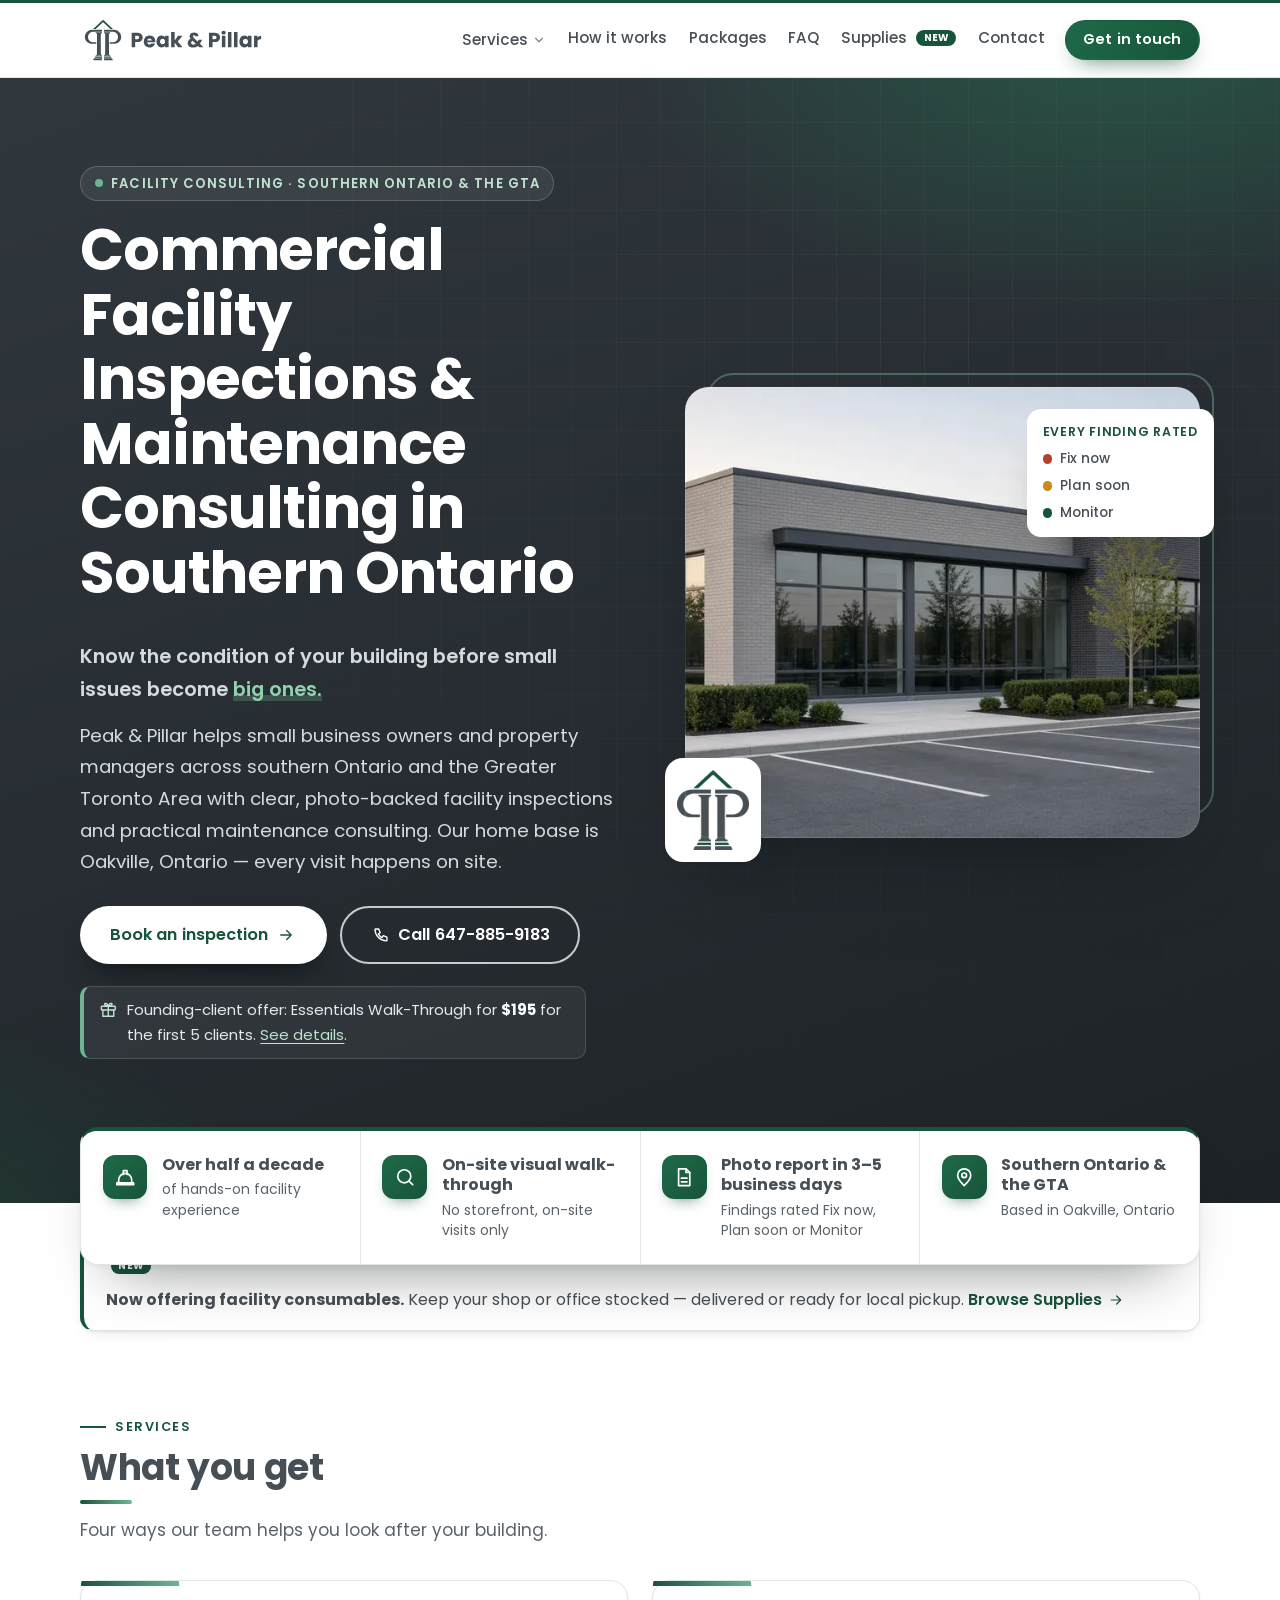
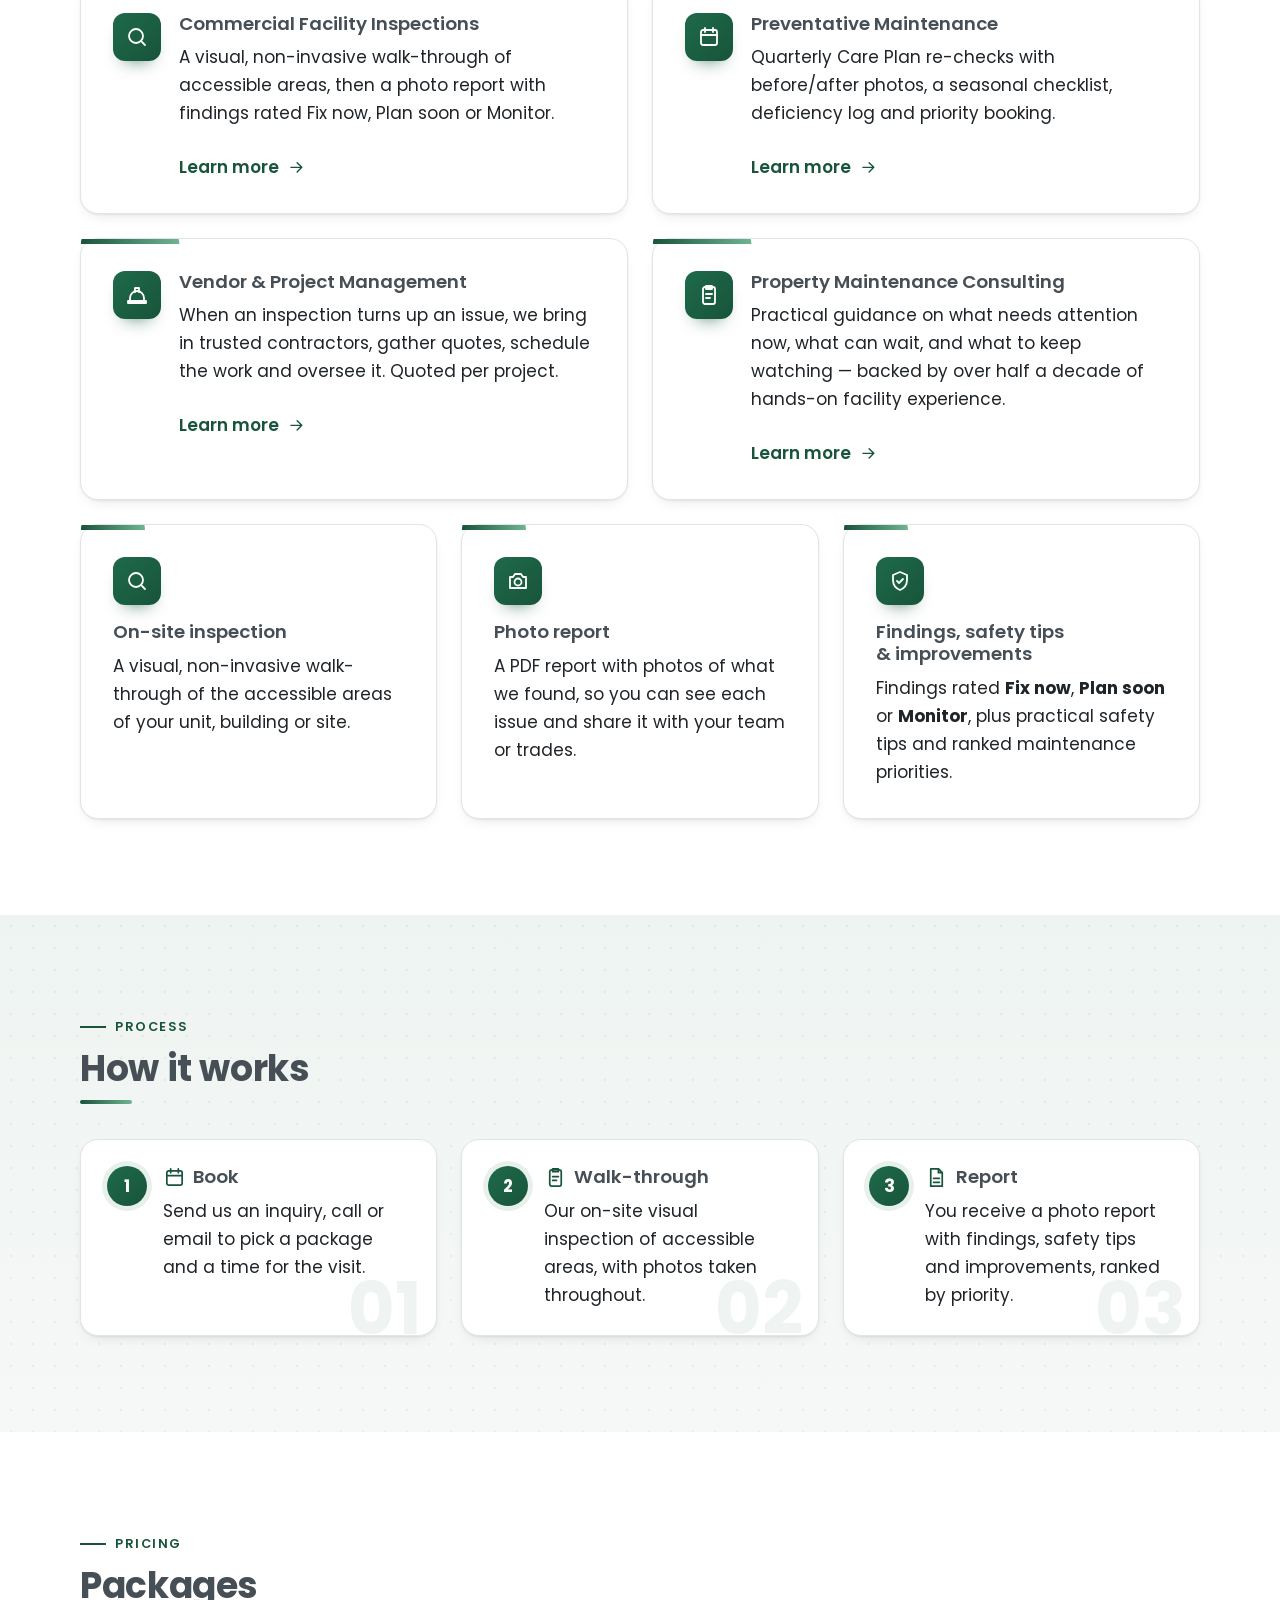
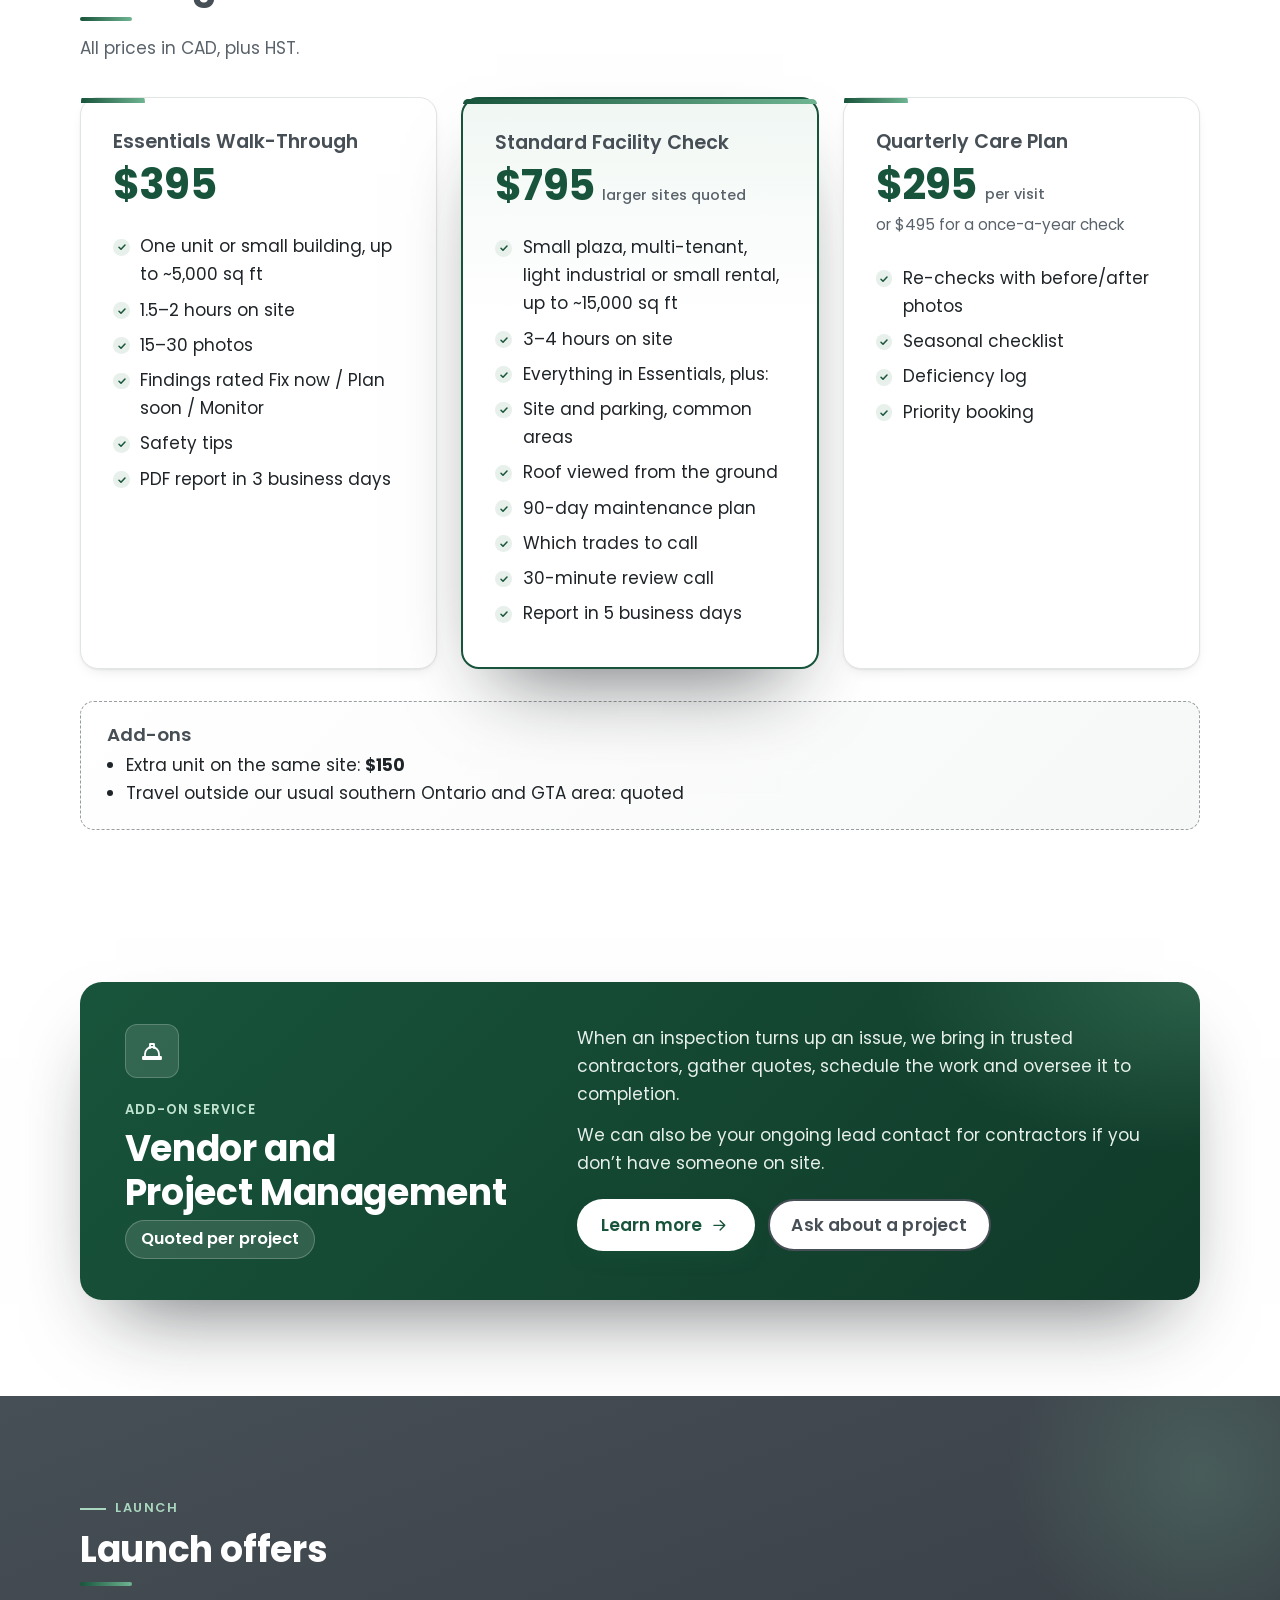
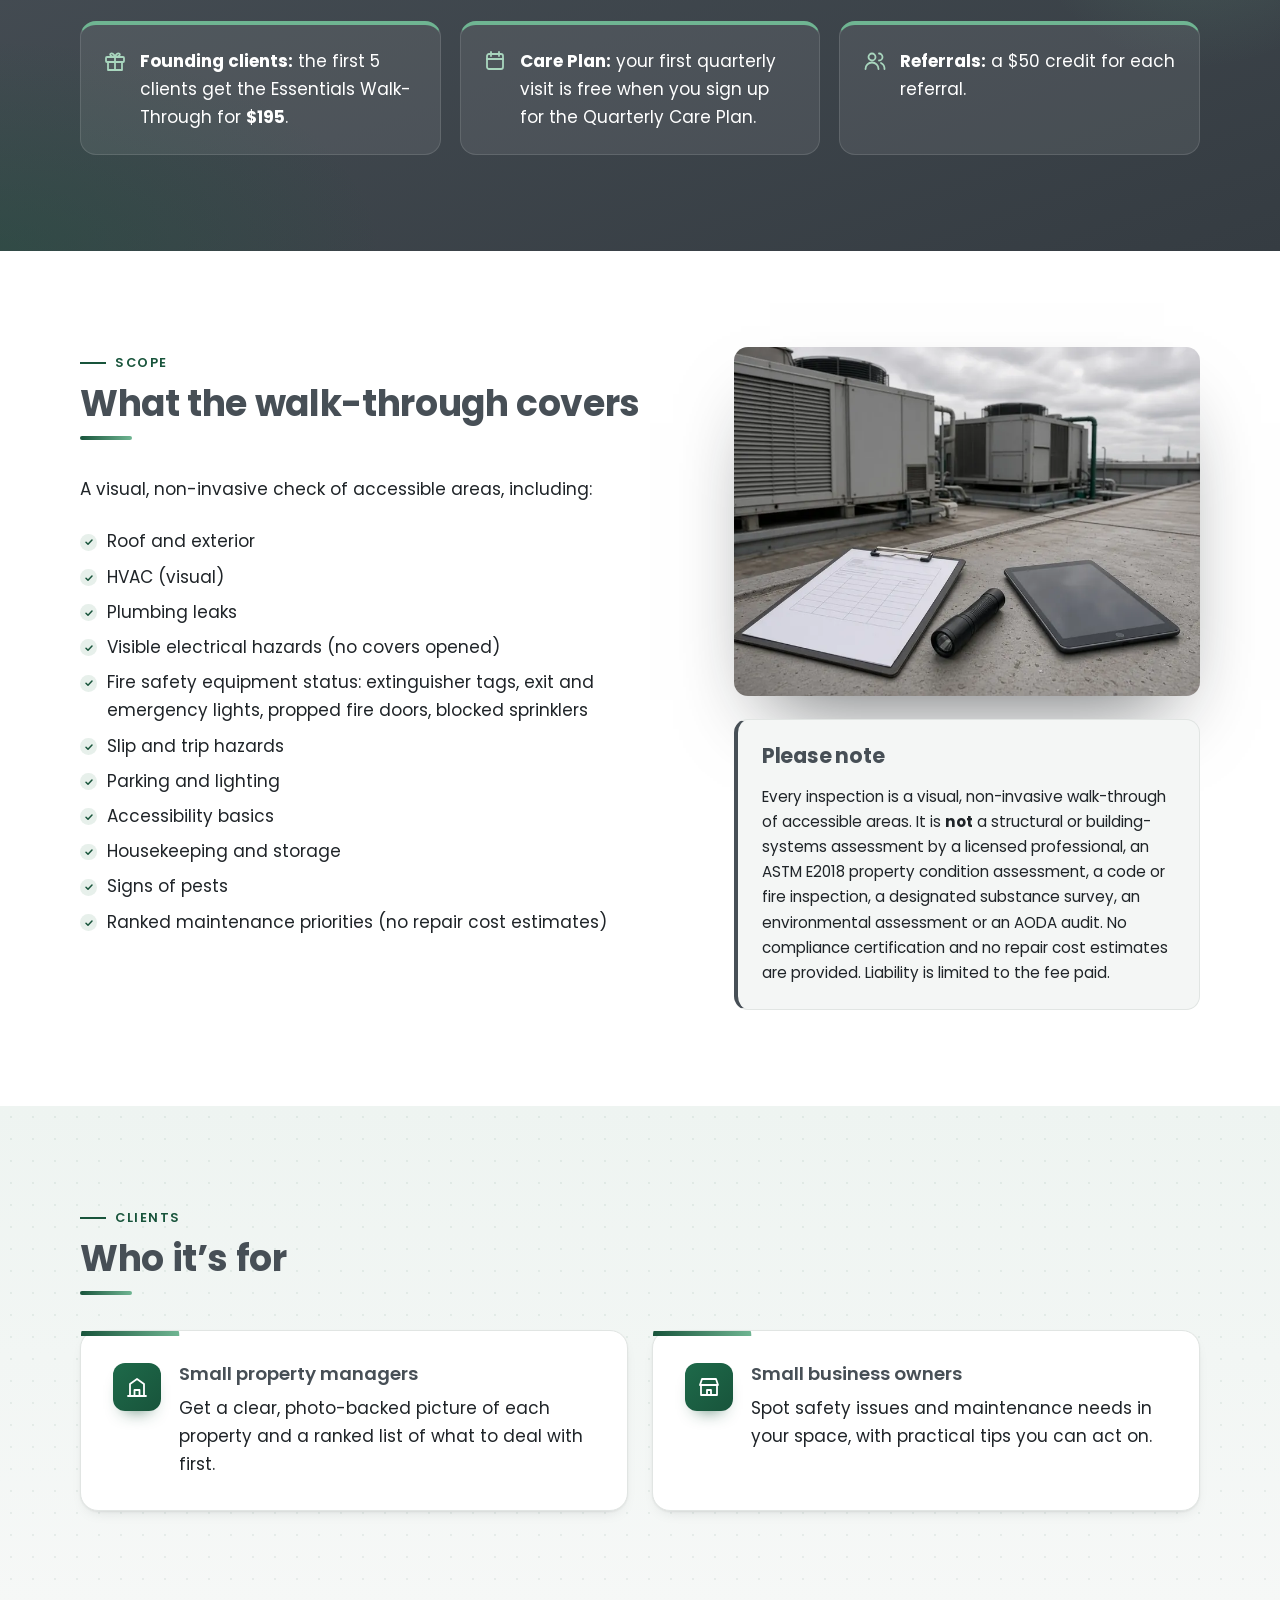
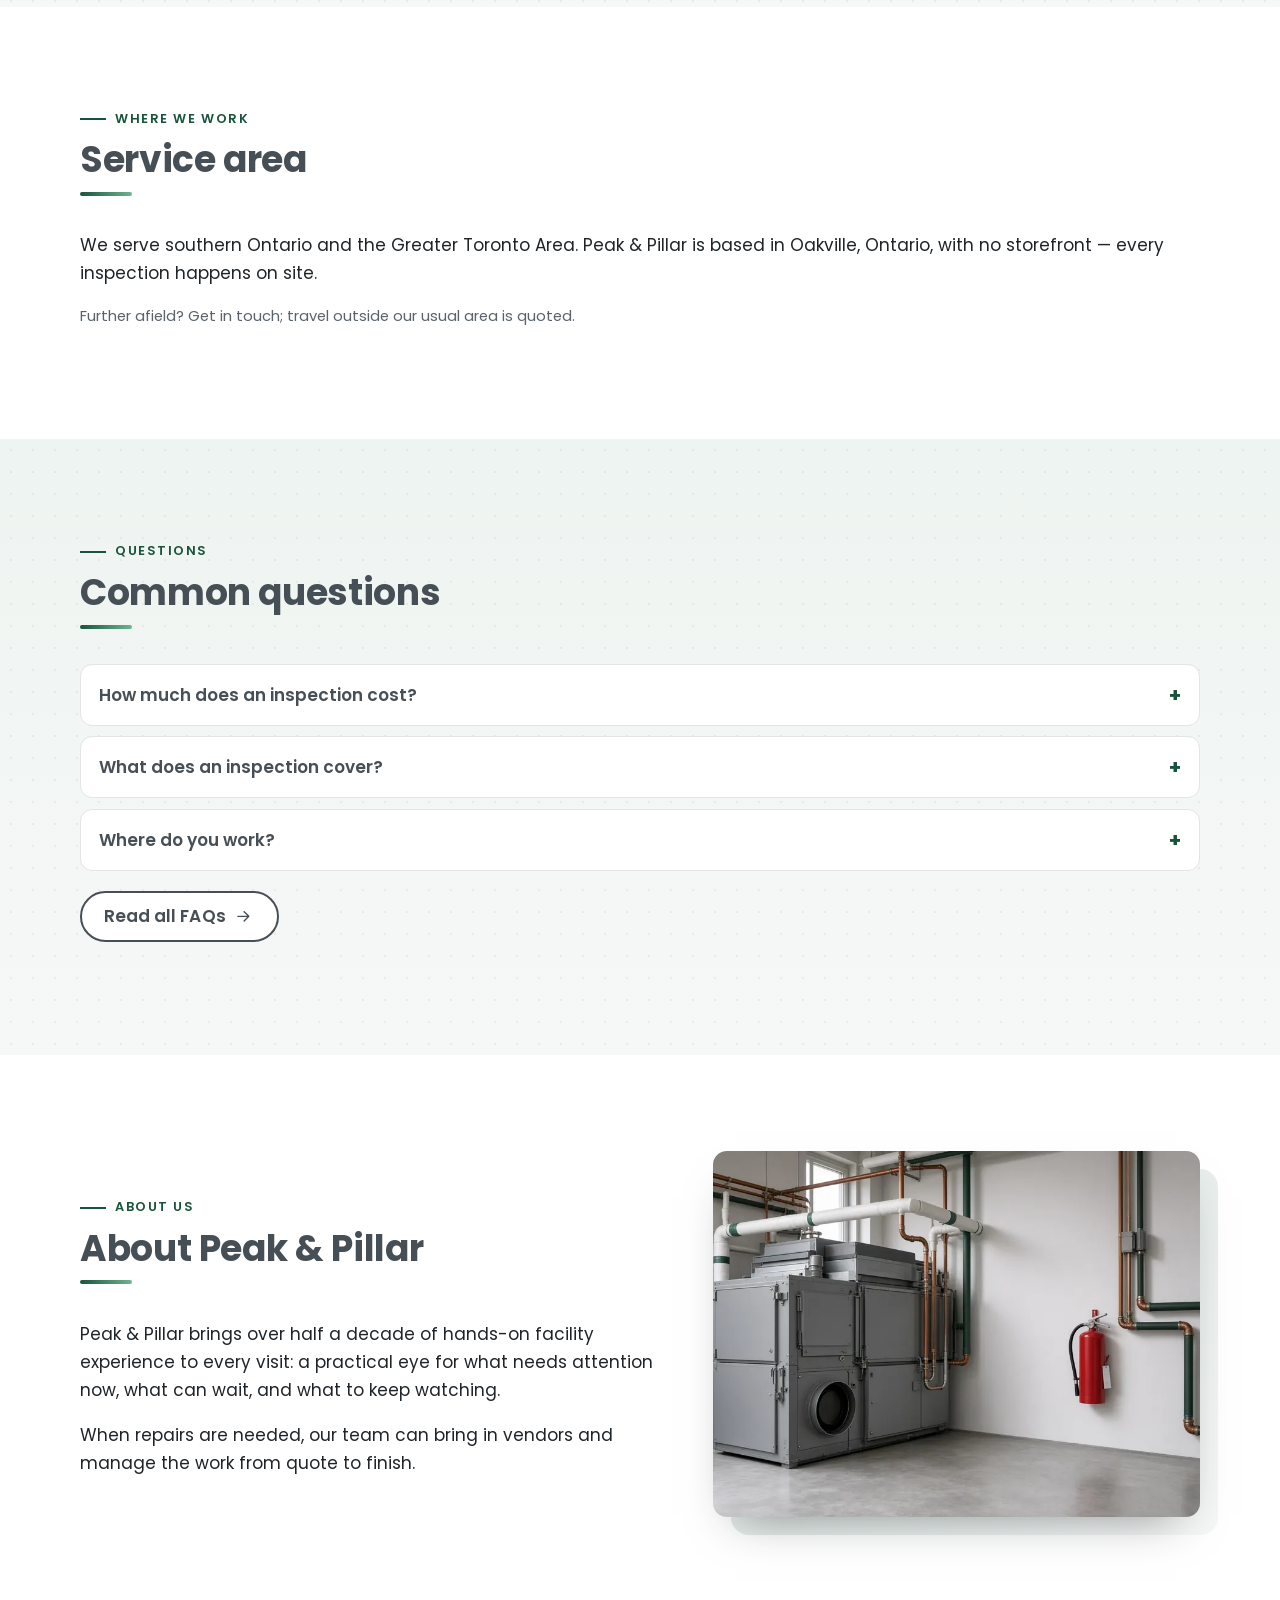
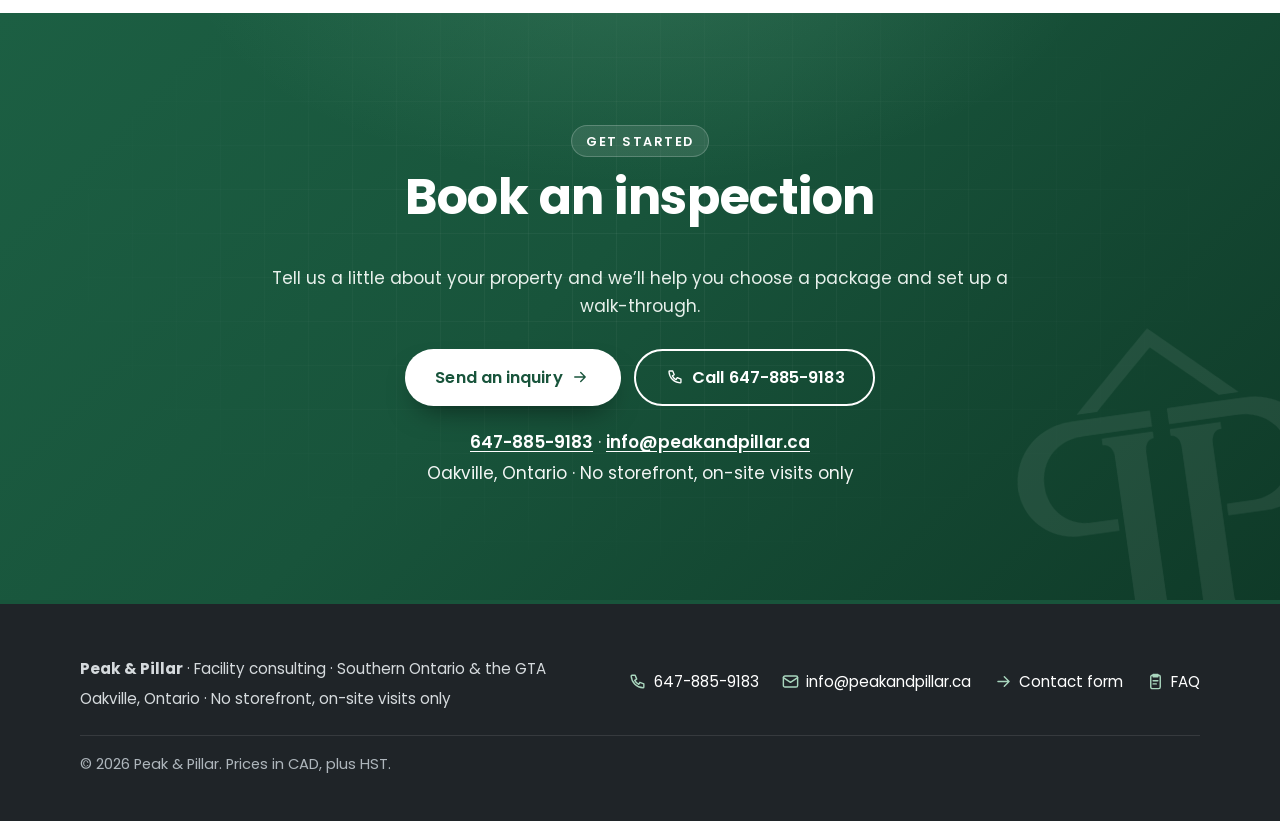
==== commit 02d353b0: "v10: remove contractor responsibility paragraph from site Co-authored-by: IanKonstantino <iansakkali" ====
--- a/index.html
+++ b/index.html
@@ -4,6 +4,8 @@
 <meta charset="utf-8">
 <script>document.documentElement.classList.add("js")</script>
 <meta name="viewport" content="width=device-width, initial-scale=1">
+<script async src="https://www.googletagmanager.com/gtag/js?id=G-4ZGGD46PQD"></script>
+<script>window.dataLayer=window.dataLayer||[];function gtag(){dataLayer.push(arguments);}gtag('js',new Date());gtag('config','G-4ZGGD46PQD');</script>
 <title>Commercial Facility Inspections | Southern Ontario &amp; GTA | Peak &amp; Pillar</title>
 <meta name="description" content="Peak &amp; Pillar provides commercial facility inspections and maintenance consulting for small business owners and property managers across southern Ontario and the GTA. Based in Oakville, Ontario.">
 <meta name="theme-color" content="#18543B">
@@ -372,7 +374,6 @@
       <aside class="disclaimer" aria-labelledby="disc-h">
         <h2 id="disc-h">Please note</h2>
         <p>Every inspection is a visual, non-invasive walk-through of accessible areas. It is <strong>not</strong> a structural or building-systems assessment by a licensed professional, an ASTM E2018 property condition assessment, a code or fire inspection, a designated substance survey, an environmental assessment or an AODA audit. No compliance certification and no repair cost estimates are provided. Liability is limited to the fee paid.</p>
-        <p>Contractors are hired and paid directly by the client. Quotes come from the contractors, and Peak &amp; Pillar isn't responsible for their workmanship.</p>
       </aside>
       </div>
     </div>
@@ -488,5 +489,6 @@
 
 <script>(function(){var e=document.querySelectorAll(".reveal");if(!("IntersectionObserver"in window)){e.forEach(function(n){n.classList.add("in")});return}var o=new IntersectionObserver(function(t){t.forEach(function(x){if(x.isIntersecting){x.target.classList.add("in");o.unobserve(x.target)}})},{rootMargin:"0px 0px -8% 0px",threshold:.08});e.forEach(function(n){o.observe(n)})})()</script>
 <script src="assets/nav.js" defer></script>
+<script src="assets/analytics.js" defer></script>
 </body>
 </html>
